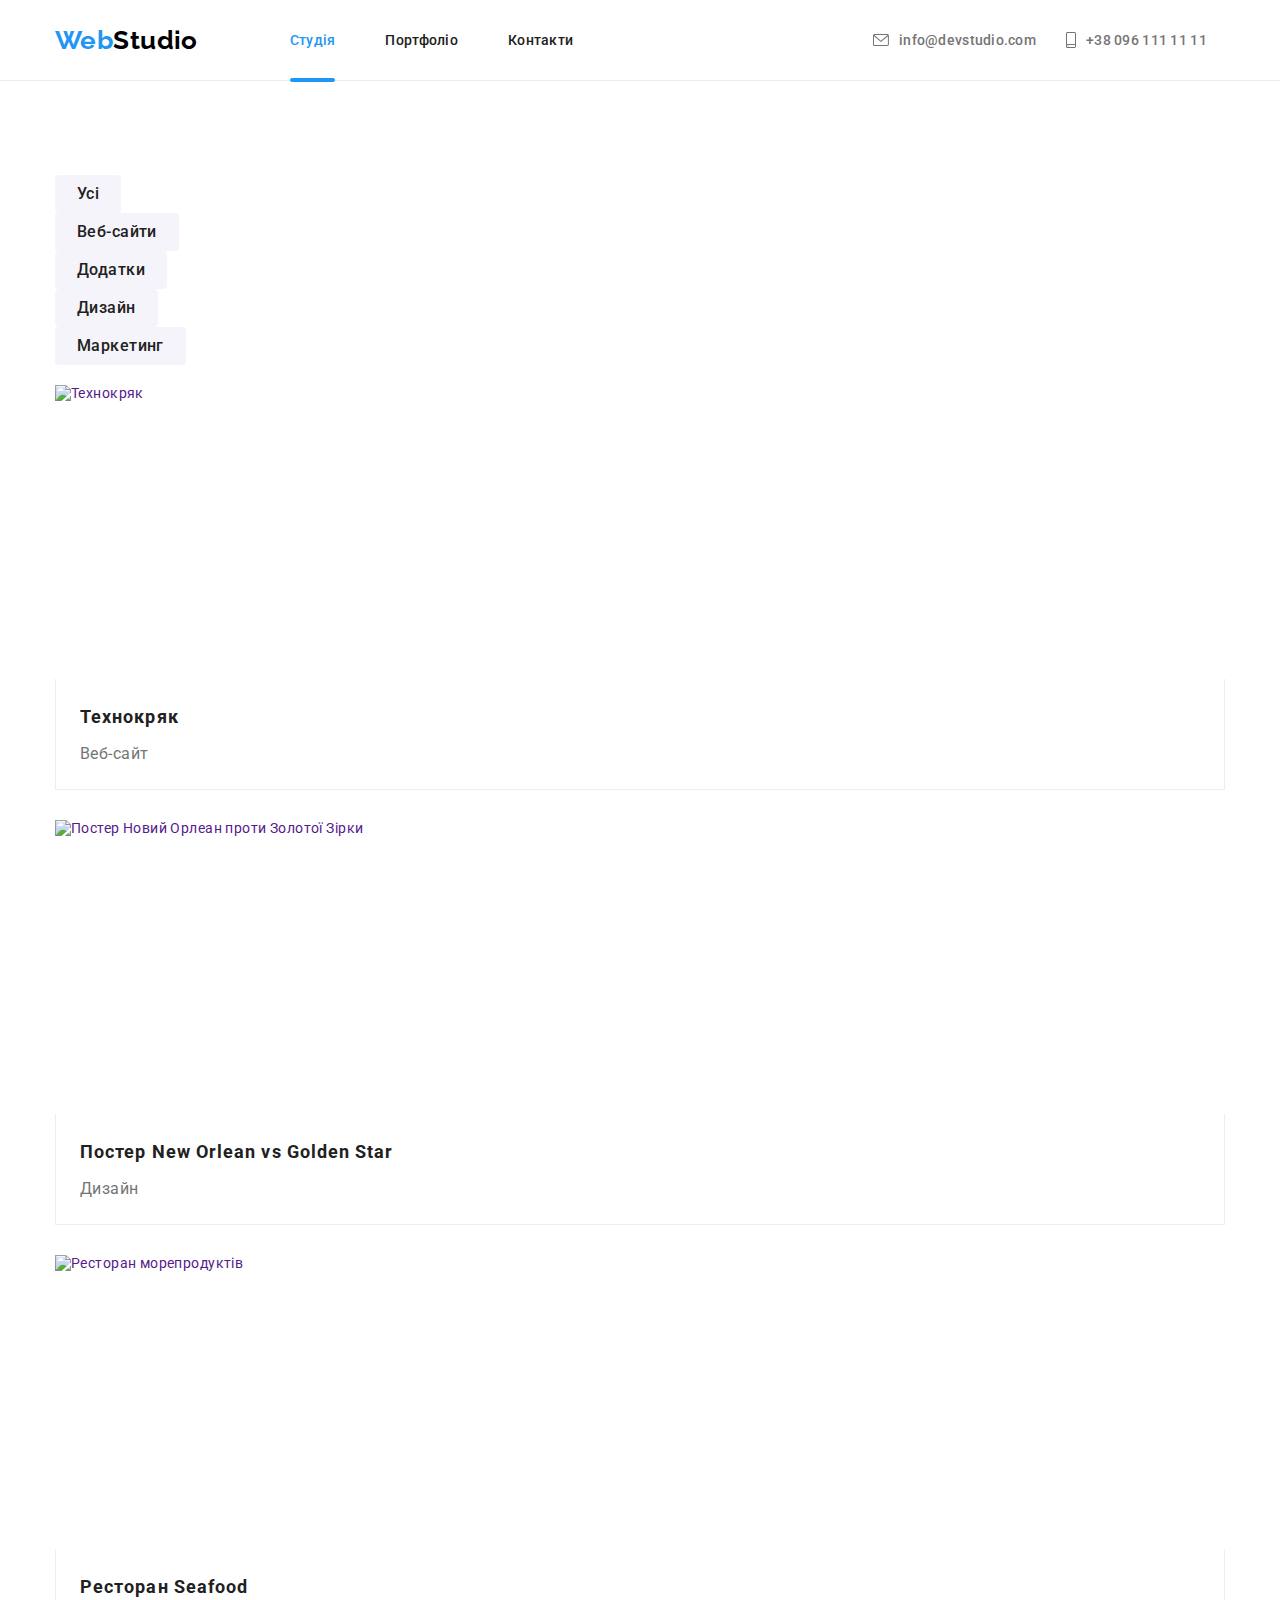
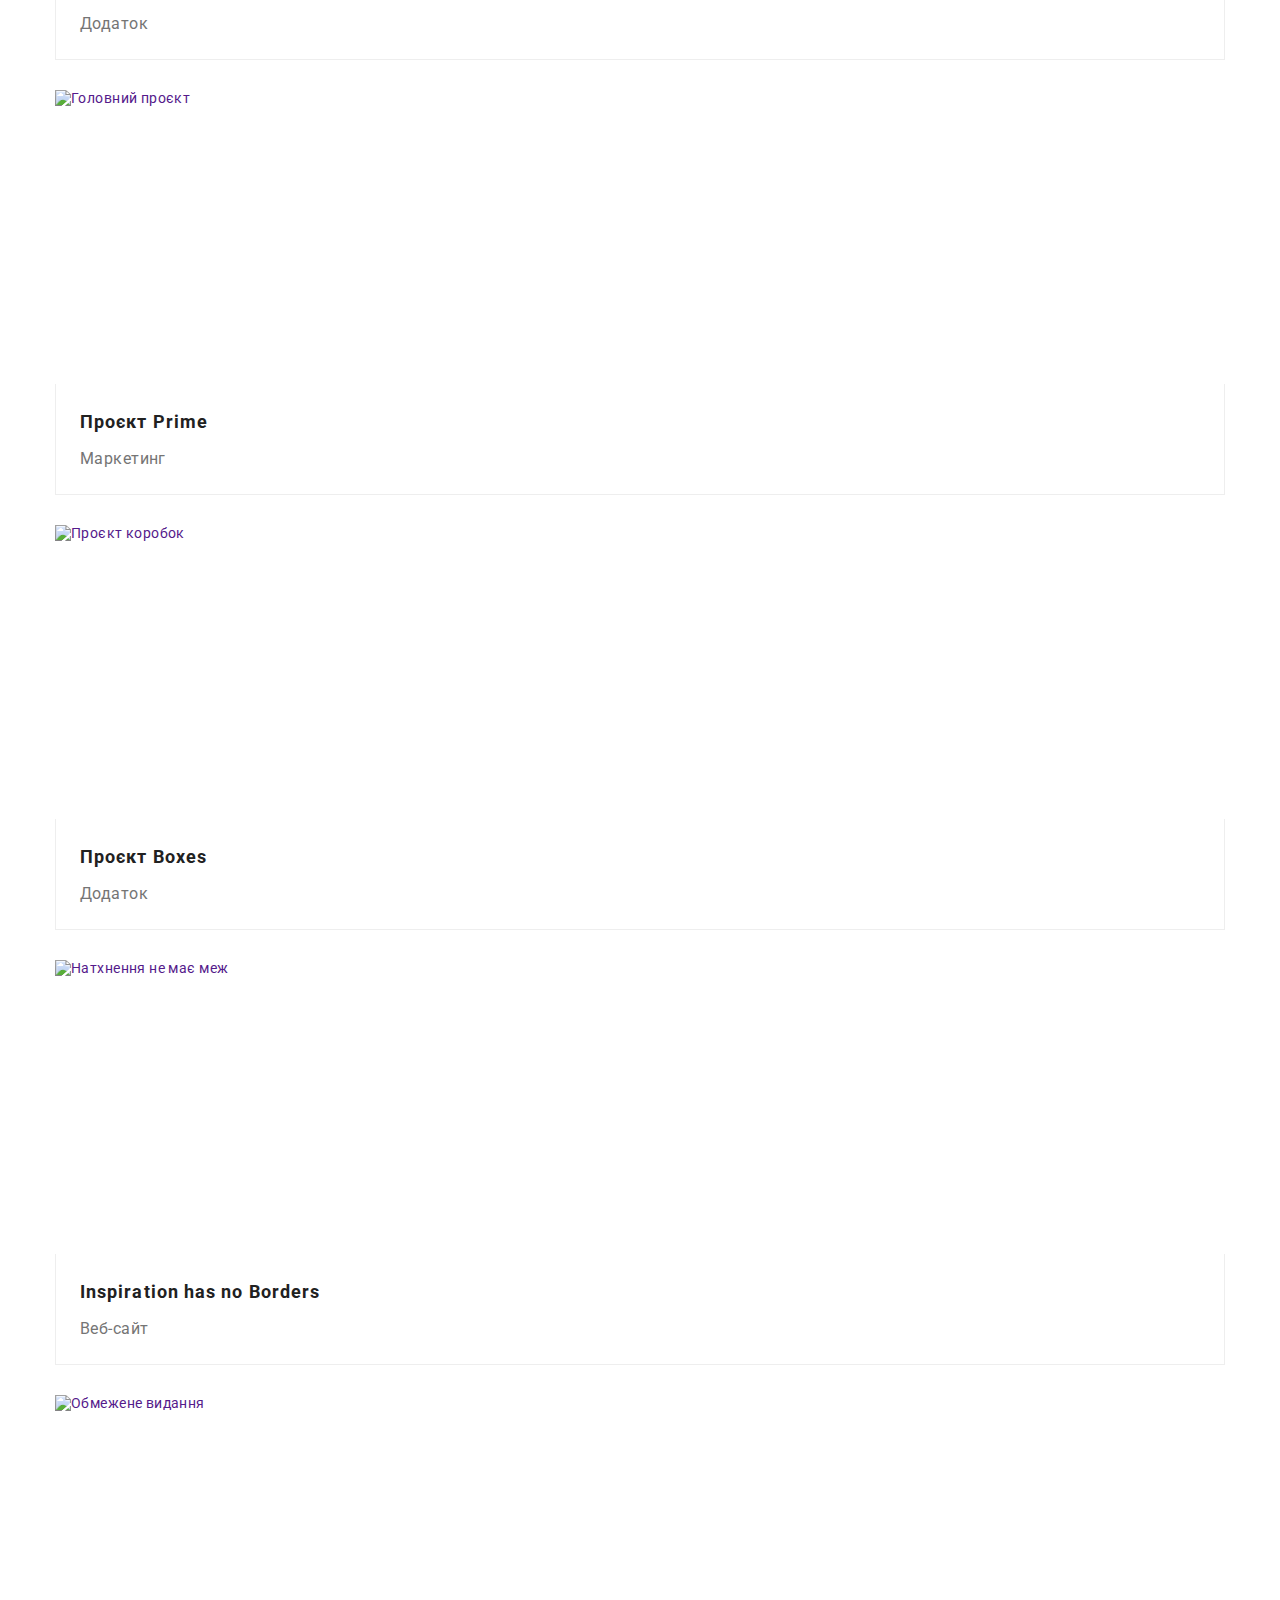
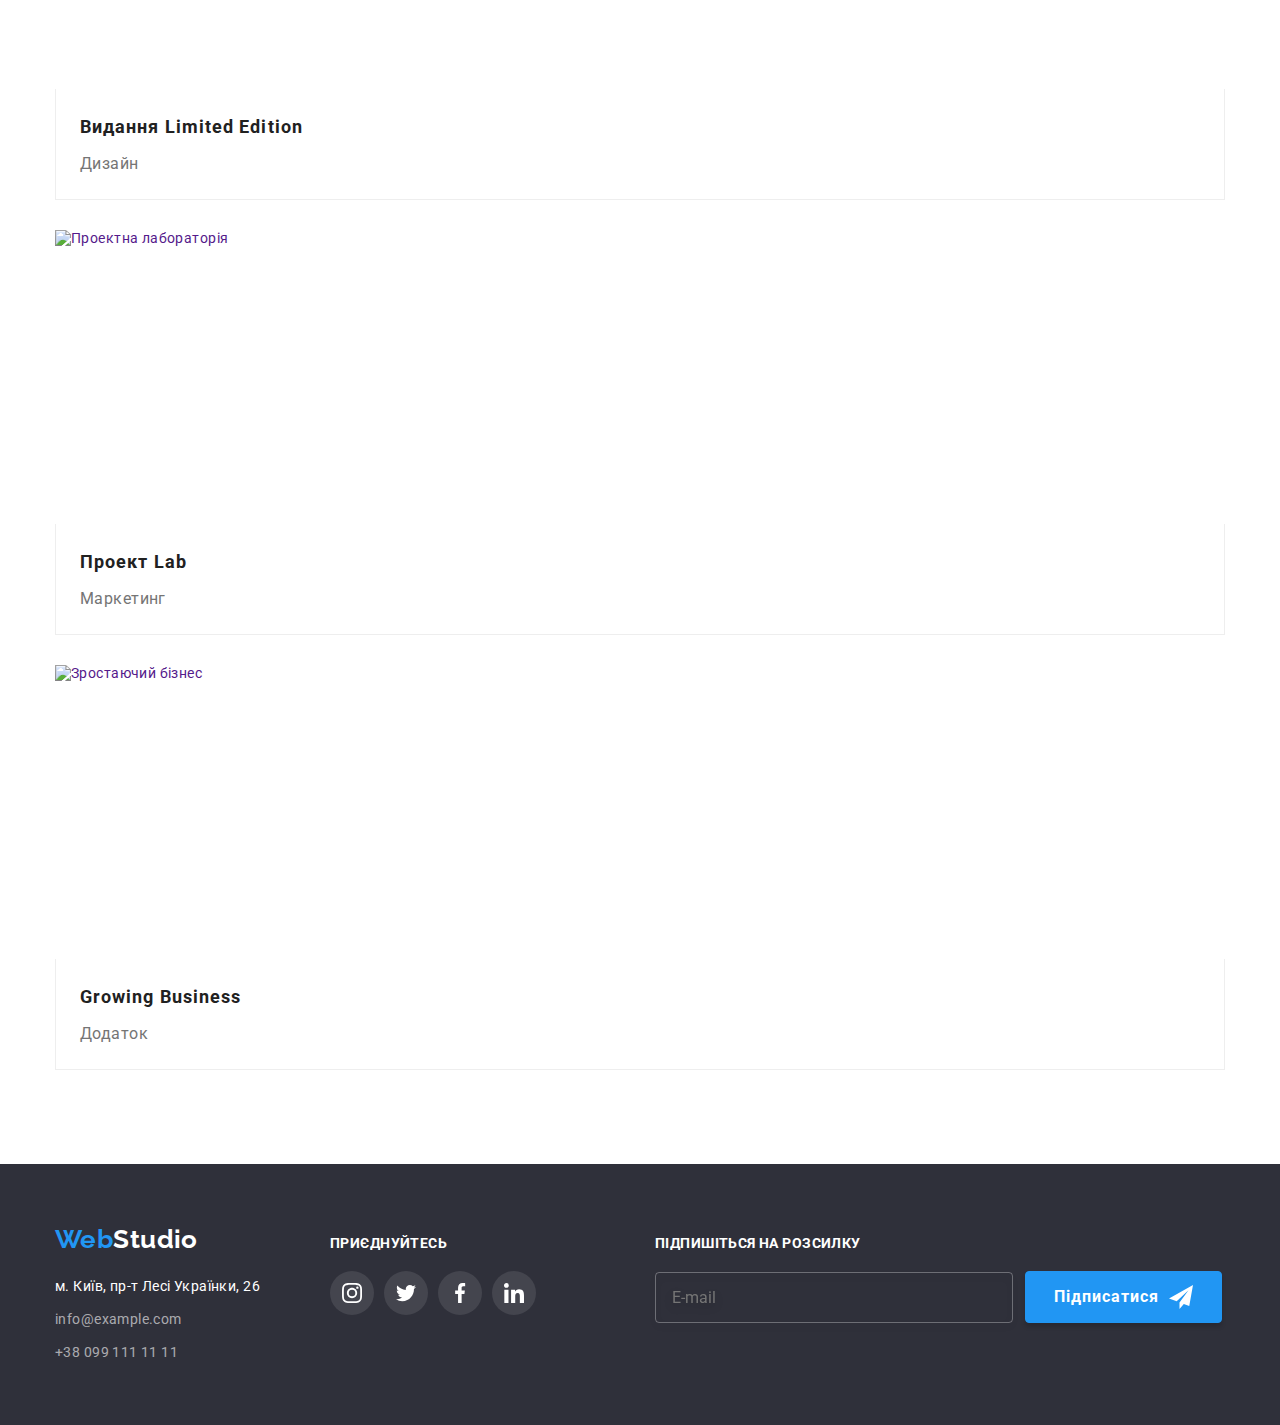
==== portfolio.html @ 3e095f77 "hw-8" ====
<!DOCTYPE html>
<html lang="uk">
  <head>
    <meta charset="UTF-8" />
    <meta http-equiv="X-UA-Compatible" content="IE=edge" />
    <meta name="viewport" content="width=device-width, initial-scale=1.0" />
    <link rel="preconnect" href="https://fonts.googleapis.com" />
    <link rel="preconnect" href="https://fonts.gstatic.com" crossorigin />
    <link
      href="https://fonts.googleapis.com/css2?family=Raleway:wght@700&family=Roboto:wght@400;500;700;900&display=swap"
      rel="stylesheet"
    />
    <link
      rel="stylesheet"
      href="https://cdnjs.cloudflare.com/ajax/libs/modern-normalize/1.1.0/modern-normalize.min.css"
    />
    <link rel="stylesheet" href="./css/main.min.css" />
    <title lang="en">Portfolio</title>
  </head>
  <body>
    <header class="header">
      <div class="container">
        <div class="header__wraper">
          <nav class="nav">
            <a class="nav__logo" href="./index.html" lang="en"
              ><span class="logo-accent">Web</span>Studio</a
            >
            <ul class="nav__list">
              <li>
                <a class="nav__link current" href="./index.html">Студія</a>
              </li>
              <li>
                <a class="nav__link" href="./portfolio.html">Портфоліо</a>
              </li>
              <li>
                <a class="nav__link" href="#">Контакти</a>
              </li>
            </ul>
          </nav>
          <ul class="header__list">
            <li>
              <a class="header__link" href="mailto:info@devstudio.com">
                <svg class="header__icon" width="16" height="12">
                  <use href="./images/icons.svg#icon-envelope"></use></svg
                >info@devstudio.com</a
              >
            </li>
            <li>
              <a class="header__link" href="tel:+380961111111">
                <svg class="header__icon" width="10" height="16">
                  <use href="./images/icons.svg#icon-smartphone"></use></svg
                >+38 096 111 11 11</a
              >
            </li>
          </ul>
        </div>
        <div class="mobile">
          <a class="mobile__logo" href="./index.html" lang="en"
            ><span class="logo-accent">Web</span>Studio</a
          >
          <button type="button" class="mobile__menu-open" data-menu-open>
            <svg class="mobile__open-icon" width="40" height="40">
              <use href="./images/icons.svg#icon-menu"></use>
            </svg>
          </button>
          <div class="mobile__menu is-hidden" data-menu>
            <button class="mobile__close" data-menu-close>
              <svg class="mobile__close-icon" width="40" height="40">
                <use href="./images/icons.svg#icon-menu-close"></use>
              </svg>
            </button>
            <div class="mobile__top">
              <ul class="mobile__list">
                <li>
                  <a class="mobile__link" href="./index.html">Студія</a>
                </li>
                <li>
                  <a class="mobile__link current-mobile" href="./portfolio.html"
                    >Портфоліо</a
                  >
                </li>
                <li>
                  <a class="mobile__link" href="#">Контакти</a>
                </li>
              </ul>
            </div>
            <div class="mobile__bottom">
              <ul class="mobile__contact-list">
                <li>
                  <a class="mobile__tell-link" href="tel:+380961111111">
                    +38 096 111 11 11</a
                  >
                </li>
                <li>
                  <a class="mobile__email-link" href="mailto:info@devstudio.com"
                    >info@devstudio.com</a
                  >
                </li>
              </ul>
              <ul class="menu-soc">
                <li class="menu-soc__link"><a href="#">Instagram</a></li>
                <li class="menu-soc__link"><a href="#">Twitter</a></li>
                <li class="menu-soc__link"><a href="#">Facebook</a></li>
                <li class="menu-soc__link"><a href="#">LinkedIn</a></li>
              </ul>
            </div>
          </div>
        </div>
      </div>
    </header>
    <main>
      <section class="portfolio section">
        <div class="container">
          <h1 class="section__title title-hidden">Портфоліо</h1>
          <ul class="portfolio__nav">
            <li class="portfolio__nav-list">
              <button class="portfolio__nav-btn" type="button">Усі</button>
            </li>
            <li class="portfolio__nav-list">
              <button class="portfolio__nav-btn" type="button">
                Веб-сайти
              </button>
            </li>
            <li class="portfolio__nav-list">
              <button class="portfolio__nav-btn" type="button">Додатки</button>
            </li>
            <li class="portfolio__nav-list">
              <button class="portfolio__nav-btn" type="button">Дизайн</button>
            </li>
            <li class="portfolio__nav-list">
              <button class="portfolio__nav-btn" type="button">
                Маркетинг
              </button>
            </li>
          </ul>
          <ul class="portfolio__set">
            <li class="portfolio__item">
              <a href="" class="portfolio__link">
                <div class="overlay">
                  <img
                    src="./images/portfolio/img1.jpg"
                    alt="Технокряк"
                    width="370"
                    height="294"
                  />
                  <p class="overlay__text">
                    Ресурс пропонує комплексні пропозиції з різним рівнем
                    функціоналу та сервісів. Все це дозволить відвідувачу
                    отримати вичерпні відомості про компанію чи приватну особу.
                  </p>
                </div>

                <div class="portfolio__wraper">
                  <h2 class="portfolio__title">Технокряк</h2>
                  <p class="portfolio__descr">Веб-сайт</p>
                </div>
              </a>
            </li>
            <li class="portfolio__item">
              <a href="" class="portfolio__link">
                <div class="overlay">
                  <img
                    src="./images/portfolio/img2.jpg"
                    alt="Постер Новий Орлеан проти Золотої Зірки"
                    width="370"
                    height="294"
                  />
                  <p class="overlay__text">
                    Ресурс пропонує комплексні пропозиції з різним рівнем
                    функціоналу та сервісів. Все це дозволить відвідувачу
                    отримати вичерпні відомості про компанію чи приватну особу.
                  </p>
                </div>

                <div class="portfolio__wraper">
                  <h2 class="portfolio__title">
                    Постер <span lang="en">New Orlean vs Golden Star</span>
                  </h2>
                  <p class="portfolio__descr">Дизайн</p>
                </div>
              </a>
            </li>
            <li class="portfolio__item">
              <a href="" class="portfolio__link">
                <div class="overlay">
                  <img
                    src="./images/portfolio/img3.jpg"
                    alt="Ресторан морепродуктів"
                    width="370"
                    height="294"
                  />
                  <p class="overlay__text">
                    Ресурс пропонує комплексні пропозиції з різним рівнем
                    функціоналу та сервісів. Все це дозволить відвідувачу
                    отримати вичерпні відомості про компанію чи приватну особу.
                  </p>
                </div>

                <div class="portfolio__wraper">
                  <h2 class="portfolio__title">
                    Ресторан <span lang="en">Seafood</span>
                  </h2>
                  <p class="portfolio__descr">Додаток</p>
                </div>
              </a>
            </li>
            <li class="portfolio__item">
              <a href="" class="portfolio__link">
                <div class="overlay">
                  <img
                    src="./images/portfolio/img4.jpg"
                    alt="Головний проєкт"
                    width="370"
                    height="294"
                  />
                  <p class="overlay__text">
                    Ресурс пропонує комплексні пропозиції з різним рівнем
                    функціоналу та сервісів. Все це дозволить відвідувачу
                    отримати вичерпні відомості про компанію чи приватну особу.
                  </p>
                </div>

                <div class="portfolio__wraper">
                  <h2 class="portfolio__title">
                    Проєкт <span lang="en">Prime</span>
                  </h2>
                  <p class="portfolio__descr">Маркетинг</p>
                </div>
              </a>
            </li>
            <li class="portfolio__item">
              <a href="" class="portfolio__link">
                <div class="overlay">
                  <img
                    src="./images/portfolio/img5.jpg"
                    alt="Проєкт коробок"
                    width="370"
                    height="294"
                  />
                  <p class="overlay__text">
                    Ресурс пропонує комплексні пропозиції з різним рівнем
                    функціоналу та сервісів. Все це дозволить відвідувачу
                    отримати вичерпні відомості про компанію чи приватну особу.
                  </p>
                </div>

                <div class="portfolio__wraper">
                  <h2 class="portfolio__title">
                    Проєкт <span lang="en">Boxes</span>
                  </h2>
                  <p class="portfolio__descr">Додаток</p>
                </div>
              </a>
            </li>
            <li class="portfolio__item">
              <a href="" class="portfolio__link">
                <div class="overlay">
                  <img
                    src="./images/portfolio/img6.jpg"
                    alt="Натхнення не має меж"
                    width="370"
                    height="294"
                  />
                  <p class="overlay__text">
                    Ресурс пропонує комплексні пропозиції з різним рівнем
                    функціоналу та сервісів. Все це дозволить відвідувачу
                    отримати вичерпні відомості про компанію чи приватну особу.
                  </p>
                </div>

                <div class="portfolio__wraper">
                  <h2 class="portfolio__title" lang="en">
                    Inspiration has no Borders
                  </h2>
                  <p class="portfolio__descr">Веб-сайт</p>
                </div>
              </a>
            </li>
            <li class="portfolio__item">
              <a href="" class="portfolio__link">
                <div class="overlay">
                  <img
                    src="./images/portfolio/img7.jpg"
                    alt="Обмежене видання"
                    width="370"
                    height="294"
                  />
                  <p class="overlay__text">
                    Ресурс пропонує комплексні пропозиції з різним рівнем
                    функціоналу та сервісів. Все це дозволить відвідувачу
                    отримати вичерпні відомості про компанію чи приватну особу.
                  </p>
                </div>

                <div class="portfolio__wraper">
                  <h2 class="portfolio__title">
                    Видання <span lang="en">Limited Edition</span>
                  </h2>
                  <p class="portfolio__descr">Дизайн</p>
                </div>
              </a>
            </li>
            <li class="portfolio__item">
              <a href="" class="portfolio__link">
                <div class="overlay">
                  <img
                    src="./images/portfolio/img8.jpg"
                    alt="Проектна лабораторія"
                    width="370"
                    height="294"
                  />
                  <p class="overlay__text">
                    Ресурс пропонує комплексні пропозиції з різним рівнем
                    функціоналу та сервісів. Все це дозволить відвідувачу
                    отримати вичерпні відомості про компанію чи приватну особу.
                  </p>
                </div>
                <div class="portfolio__wraper">
                  <h2 class="portfolio__title">
                    Проект <span class="uppercase" lang="en">Lab</span>
                  </h2>
                  <p class="portfolio__descr">Маркетинг</p>
                </div>
              </a>
            </li>
            <li class="portfolio__item">
              <a href="" class="portfolio__link">
                <div class="overlay">
                  <img
                    src="./images/portfolio/img9.jpg"
                    alt="Зростаючий бізнес"
                    width="370"
                    height="294"
                  />
                  <p class="overlay__text">
                    Ресурс пропонує комплексні пропозиції з різним рівнем
                    функціоналу та сервісів. Все це дозволить відвідувачу
                    отримати вичерпні відомості про компанію чи приватну особу.
                  </p>
                </div>
                <div class="portfolio__wraper">
                  <h2 class="portfolio__title" lang="en">Growing Business</h2>
                  <p class="portfolio__descr">Додаток</p>
                </div>
              </a>
            </li>
          </ul>
        </div>
      </section>
    </main>
    <footer class="footer">
      <div class="footer__wraper container">
        <div class="footer__link-wraper">
          <div>
            <a class="footer__logo" href="./index.html" lang="en"
              ><span class="logo-accent">Web</span>Studio</a
            >
            <address class="address">
              <ul class="address__list">
                <li>
                  <a
                    class="address__map"
                    href="https://goo.gl/maps/CPtrU1FHBa2aNyZL9"
                    target="_blank"
                    rel="noopener noreferrer nofollow"
                    >м. Київ, пр-т Лесі Українки, 26</a
                  >
                </li>
                <li>
                  <a class="address__contacts" href="mailto:info@example.com"
                    >info@example.com</a
                  >
                </li>
                <li>
                  <a class="address__contacts" href="tel:+380991111111"
                    >+38 099 111 11 11</a
                  >
                </li>
              </ul>
            </address>
          </div>
          <div class="footer__soc-link">
            <p class="footer__text uppercase">приєднуйтесь</p>
            <ul class="footer__list">
              <li class="footer__item">
                <a href="" class="footer__link">
                  <svg width="20" height="20">
                    <use href="./images/icons.svg#icon-instagram"></use>
                  </svg>
                </a>
              </li>
              <li class="footer__item">
                <a href="" class="footer__link">
                  <svg width="20" height="20">
                    <use href="./images/icons.svg#icon-twitter"></use>
                  </svg>
                </a>
              </li>
              <li class="footer__item">
                <a href="" class="footer__link">
                  <svg width="20" height="20">
                    <use href="./images/icons.svg#icon-facebook"></use>
                  </svg>
                </a>
              </li>
              <li class="footer__item">
                <a href="" class="footer__link">
                  <svg width="20" height="20">
                    <use href="./images/icons.svg#icon-linkedin"></use>
                  </svg>
                </a>
              </li>
            </ul>
          </div>
        </div>
        <div class="footer__form-wraper">
          <p class="footer__text uppercase">Підпишіться на розсилку</p>
          <form class="footer__form">
            <label class="footer__form-label">
              <input type="email" name="email" placeholder="E-mail" required />
            </label>
            <button class="footer__btn" type="submit">
              Підписатися
              <svg class="footer__btn-icon" width="24" height="24">
                <use href="./images/icons.svg#icon-send"></use>
              </svg>
            </button>
          </form>
        </div>
      </div>
    </footer>
    <script src="./js/mobile-menu.js"></script>
  </body>
</html>
---- css/main.min.css ----
h1,h2,h3,p,ul{margin:0;padding:0}img{display:block;max-width:100%;height:auto}a{display:block}a,a:visited,a:hover{text-decoration:none}ul,ol{list-style:none}:focus,:active{outline:none}a:focus,a:active{outline:none}:root{--text-color-theme-dark: #ffffff;--text-color-theme-light: #757575;--title-text-color: #212121;--contacts-color: rgba(255, 255, 255, 0.6);--logo-color: #000000;--accent-color: #2196f3;--btn-active-color: #188ce8;--background-dark: #2f303a;--background-light: #f5f4fa;--gap: 30px;--fill-color: #afb1b8;--footer-soc-background-color: rgba(255, 255, 255, 0.1);--bg-gradient: linear-gradient(rgba(47, 48, 58, 0.4), rgba(47, 48, 58, 0.4))}.title-hidden,.feature-title{position:absolute;width:1px;margin:-1px;height:1px;padding:0;overflow:hidden;border:0;clip:rect(0 0 0 0)}body{font-family:"Roboto",sans-serif;color:var(--text-color-theme-light);font-size:14px;letter-spacing:.03em}.container{width:100%;padding:0 15px;margin:0 auto}@media screen and (min-width: 480px){.container{width:480px}}@media screen and (min-width: 768px){.container{width:768px}}@media screen and (min-width: 1200px){.container{width:1200px}}.section{padding:60px 0}@media screen and (min-width: 1200px){.section{padding:94px 0}}.section__title{font-size:36px;line-height:1.167;color:var(--title-text-color);text-align:center;margin-bottom:50px}.logo,.footer__logo,.mobile__logo,.nav__logo{font-family:"Raleway",sans-serif;font-weight:700;font-size:26px;line-height:1.192}.logo-accent{color:var(--accent-color)}.header{background:var(--text-color-theme-dark);border-bottom:1px solid #ececec}@media screen and (min-width: 768px){.header__list{display:-webkit-box;display:-ms-flexbox;display:flex;-webkit-box-orient:vertical;-webkit-box-direction:normal;-ms-flex-direction:column;flex-direction:column;gap:10px}}@media screen and (min-width: 1200px){.header__list{-webkit-box-orient:horizontal;-webkit-box-direction:normal;-ms-flex-direction:row;flex-direction:row;margin-left:auto;gap:30px;width:352px;-webkit-box-align:center;-ms-flex-align:center;align-items:center}}.header__link{font-weight:500;line-height:1.143;letter-spacing:.02em;color:var(--text-color-theme-light);-webkit-transition-property:color;transition-property:color;-webkit-transition-duration:250ms;transition-duration:250ms;-webkit-transition-timing-function:cubic-bezier(0.4, 0, 0.2, 1);transition-timing-function:cubic-bezier(0.4, 0, 0.2, 1);display:-webkit-box;display:-ms-flexbox;display:flex;-webkit-box-align:center;-ms-flex-align:center;align-items:center}.header__link:focus,.header__link:hover{color:var(--accent-color)}.header__icon{fill:currentColor;margin-right:10px}.nav__logo{color:var(--logo-color)}@media screen and (min-width: 768px){.nav__logo{font-size:24px;line-height:1.167}}@media screen and (min-width: 1200px){.nav__logo{font-size:26px}}.nav__list{-webkit-box-pack:justify;-ms-flex-pack:justify;justify-content:space-between;-webkit-box-align:center;-ms-flex-align:center;align-items:center;gap:50px}.nav__link{font-weight:500;line-height:1.143;letter-spacing:.02em;color:var(--title-text-color);padding:32px 0;-webkit-transition-property:color;transition-property:color;-webkit-transition-duration:250ms;transition-duration:250ms;-webkit-transition-timing-function:cubic-bezier(0.4, 0, 0.2, 1);transition-timing-function:cubic-bezier(0.4, 0, 0.2, 1);position:relative}.nav__link:focus,.nav__link:hover{color:var(--accent-color)}.header__wraper{display:none}@media screen and (min-width: 768px){.header__wraper{display:-webkit-box;display:-ms-flexbox;display:flex;-webkit-box-pack:justify;-ms-flex-pack:justify;justify-content:space-between;-webkit-box-align:center;-ms-flex-align:center;align-items:center}.header__wraper .nav,.header__wraper .nav__list{display:-webkit-box;display:-ms-flexbox;display:flex;-webkit-box-align:center;-ms-flex-align:center;align-items:center}.header__wraper .nav__list{margin-left:87px}}@media screen and (min-width: 1200px){.header__wraper .nav__list{margin-left:92px}}.mobile{display:-webkit-box;display:-ms-flexbox;display:flex;-webkit-box-pack:justify;-ms-flex-pack:justify;justify-content:space-between;-webkit-box-align:center;-ms-flex-align:center;align-items:center}@media screen and (min-width: 768px){.mobile{display:none}}.mobile__logo{color:var(--logo-color);margin:16px 0;font-size:24px;line-height:1.167}.mobile__menu-open{padding:0;border:none;background-color:var(--text-color-theme-dark)}.mobile__menu{position:fixed;background-color:var(--text-color-theme-dark);width:100%;height:100%;left:0;top:0;z-index:1;opacity:1;padding:48px 40px;display:-webkit-box;display:-ms-flexbox;display:flex;-webkit-box-orient:vertical;-webkit-box-direction:normal;-ms-flex-direction:column;flex-direction:column;-webkit-box-pack:justify;-ms-flex-pack:justify;justify-content:space-between}.mobile__menu.is-hidden{visibility:hidden;opacity:0;pointer-events:none}.mobile__top{position:relative}.mobile__close{position:absolute;top:10px;right:15px;background-color:var(--text-color-theme-dark);padding:0;border:none}.mobile__close:hover,.mobile__close:focus{fill:var(--accent-color)}.mobile__list{display:-webkit-box;display:-ms-flexbox;display:flex;-webkit-box-orient:vertical;-webkit-box-direction:normal;-ms-flex-direction:column;flex-direction:column;gap:32px}.mobile__list>li{position:relative}.mobile__link{font-weight:500;font-size:40px;line-height:1.175;letter-spacing:.02em;color:var(--title-text-color)}.current-mobile{color:var(--accent-color)}.current-mobile:hover::after{content:"";position:absolute;width:100%;height:4px;background:var(--accent-color);border-radius:2px;left:0;bottom:-5px}.mobile__tell-link{font-weight:500;font-size:34px;line-height:1.176;letter-spacing:.02em;color:var(--accent-color);margin-bottom:32px}.mobile__email-link{font-weight:500;font-size:24px;line-height:1.167;letter-spacing:.02em;color:var(--text-color-theme-light);margin-bottom:64px}.menu-soc{display:-webkit-box;display:-ms-flexbox;display:flex;gap:10px}.menu-soc__link{font-weight:500;font-size:18px;line-height:1.222;letter-spacing:.02em;color:var(--accent-color);padding-right:10px}.menu-soc__link:not(:last-child){border-right:1px solid rgba(33,33,33,.2)}.current{color:var(--accent-color)}.current::after{content:"";position:absolute;width:100%;height:4px;background:var(--accent-color);border-radius:2px;bottom:-1.5px;left:0}.hero{background:var(--background-dark);padding:100px 0;text-align:center;width:100%;background-size:cover;background-position:center;background-repeat:no-repeat;background-image:var(--bg-gradient),url(../images/studio/mobile/hero-mob.jpg)}@media(min-device-pixel-ratio: 2),(-webkit-min-device-pixel-ratio: 2),(min-resolution: 192dpi),(min-resolution: 2dppx){.hero{background-image:var(--bg-gradient),url(../images/studio/mobile/hero-mob-2x.jpg)}}@media screen and (min-width: 768px){.hero{padding:118px 0;background-image:var(--bg-gradient),url(../images/studio/tablet/hero-tab.jpg)}}@media screen and (min-width: 768px)and (min-device-pixel-ratio: 2),screen and (min-width: 768px)and (-webkit-min-device-pixel-ratio: 2),screen and (min-width: 768px)and (min-resolution: 192dpi),screen and (min-width: 768px)and (min-resolution: 2dppx){.hero{background-image:var(--bg-gradient),url(../images/studio/tablet/hero-tab-2x.jpg)}}@media screen and (min-width: 1200px){.hero{padding:200px 0;background-image:var(--bg-gradient),url(../images/studio/desktop/hero.jpg)}}@media screen and (min-width: 1200px)and (min-device-pixel-ratio: 2),screen and (min-width: 1200px)and (-webkit-min-device-pixel-ratio: 2),screen and (min-width: 1200px)and (min-resolution: 192dpi),screen and (min-width: 1200px)and (min-resolution: 2dppx){.hero{background-image:var(--bg-gradient),url(../images/studio/desktop/hero-2x.jpg)}}.hero__title{font-weight:900;font-size:26px;line-height:1.364;letter-spacing:.06em;text-transform:uppercase;color:var(--text-color-theme-dark);text-align:center;max-width:360px;margin-bottom:30px;margin-left:auto;margin-right:auto}@media screen and (min-width: 1200px){.hero__title{font-size:44px;max-width:696px}}.hero__btn{font-family:inherit;font-weight:700;font-size:16px;line-height:1.875;letter-spacing:.06em;color:var(--text-color-theme-dark);background:var(--accent-color);border:none;cursor:pointer;border-radius:4px;border-color:var(--accent-color);padding:10px 32px;-webkit-transition-property:background-color;transition-property:background-color;-webkit-transition-duration:250ms;transition-duration:250ms;-webkit-transition-timing-function:cubic-bezier(0.4, 0, 0.2, 1);transition-timing-function:cubic-bezier(0.4, 0, 0.2, 1)}.hero__btn:hover,.hero__btn:focus{background-color:var(--btn-active-color);outline:none}.backdrop{position:fixed;width:100%;height:100%;background-color:rgba(0,0,0,.2);left:0;top:0;z-index:1;opacity:1;-webkit-transition:opacity 250ms;transition:opacity 250ms}.backdrop.is-hidden{visibility:hidden;opacity:0;pointer-events:none;-webkit-transition:opacity 250ms,visibility 250ms;transition:opacity 250ms,visibility 250ms}.backdrop.is-hidden.is-hidden .modal{-webkit-transform:scale(4);transform:scale(4);-webkit-transition:visibility 250ms,-webkit-transform 250ms;transition:visibility 250ms,-webkit-transform 250ms;transition:transform 250ms,visibility 250ms;transition:transform 250ms,visibility 250ms,-webkit-transform 250ms}.modal{position:absolute;top:50%;left:50%;-webkit-transform:translate(-50%, -50%);transform:translate(-50%, -50%);width:450px;height:609px;background-color:var(--text-color-theme-dark);border-radius:4px;-webkit-box-shadow:0px 1px 3px rgba(0,0,0,.12),0px 1px 1px rgba(0,0,0,.14),0px 2px 1px rgba(0,0,0,.2);box-shadow:0px 1px 3px rgba(0,0,0,.12),0px 1px 1px rgba(0,0,0,.14),0px 2px 1px rgba(0,0,0,.2);-webkit-transition:-webkit-transform 250ms;transition:-webkit-transform 250ms;transition:transform 250ms;transition:transform 250ms, -webkit-transform 250ms;padding:40px}@media screen and (min-width: 1200px){.modal{width:528px;height:581px}}.modal__btn{position:absolute;top:8px;right:8px;padding:5px;border:1px solid rgba(0,0,0,.1);border-radius:50%;background-color:var(--text-color-theme-dark);display:-webkit-box;display:-ms-flexbox;display:flex;-webkit-box-align:center;-ms-flex-align:center;align-items:center;-webkit-box-pack:center;-ms-flex-pack:center;justify-content:center}.modal__icon{fill:currentColor;-webkit-transition:fill 250ms cubic-bezier(0.4, 0, 0.2, 1);transition:fill 250ms cubic-bezier(0.4, 0, 0.2, 1)}.modal__icon:hover,.modal__icon:focus{fill:var(--accent-color)}.modal__btn:hover .modal__icon,.modal__btn:focus .modal__icon{fill:var(--accent-color)}.modal__title{font-weight:700;font-size:20px;line-height:1.15;text-align:center;color:var(--title-text-color);margin-bottom:12px;padding:0 19px}.modal__label{font-size:12px;line-height:1.667;letter-spacing:.01em;color:var(--text-color-theme-light);display:-webkit-box;display:-ms-flexbox;display:flex;-webkit-box-orient:vertical;-webkit-box-direction:normal;-ms-flex-direction:column;flex-direction:column;margin-bottom:10px;text-align:left;position:relative}.modal__input-icon{position:absolute;left:12px;bottom:11px;-webkit-transition:fill 250ms cubic-bezier(0.4, 0, 0.2, 1);transition:fill 250ms cubic-bezier(0.4, 0, 0.2, 1)}.modal__input:focus+.modal__input-icon{fill:var(--accent-color)}.modal__input,.modal__comment{border:1px solid rgba(33,33,33,.2);border-radius:4px}.modal__input{width:100%;padding:12px 42px;-webkit-transition:border-color 250ms cubic-bezier(0.4, 0, 0.2, 1);transition:border-color 250ms cubic-bezier(0.4, 0, 0.2, 1)}.modal__input:focus{border-color:var(--accent-color)}.modal__comment{resize:none;padding:12px 16px;height:120px}.modal__comment:focus{border-color:var(--accent-color)}.modal__comment::-webkit-input-placeholder{color:rgba(117,117,117,.5)}.modal__comment::-moz-placeholder{color:rgba(117,117,117,.5)}.modal__comment:-ms-input-placeholder{color:rgba(117,117,117,.5)}.modal__comment::-ms-input-placeholder{color:rgba(117,117,117,.5)}.modal__comment::placeholder,.modal__comment,.modal__input{color:rgba(117,117,117,.5)}.modal__policy{display:-webkit-box;display:-ms-flexbox;display:flex;margin-bottom:30px;margin-top:20px;position:relative;-webkit-box-align:baseline;-ms-flex-align:baseline;align-items:baseline;font-size:12px;line-height:1.167}@media screen and (min-width: 1200px){.modal__policy{font-size:inherit;line-height:inherit}}.modal__policy span{margin-left:22px}@media screen and (min-width: 1200px){.modal__policy span{margin-left:36px}}.modal__checkbox{position:absolute;width:1px;height:1px;margin:-1px;padding:0;border:0;clip:rect(0 0 0 0);overflow:hidden}.modal__checbox-icon{display:block;position:absolute;cursor:pointer;border:2px solid var(--title-text-color);fill:var(--text-color-theme-dark);border-radius:2px;-webkit-transition:border-color 250ms cubic-bezier(0.4, 0, 0.2, 1),background-color 250ms cubic-bezier(0.4, 0, 0.2, 1);transition:border-color 250ms cubic-bezier(0.4, 0, 0.2, 1),background-color 250ms cubic-bezier(0.4, 0, 0.2, 1)}@media screen and (min-width: 1200px){.modal__checbox-icon{left:14px}}.modal__checbox-link{text-decoration:underline;margin-left:8px;color:var(--accent-color)}.modal__checkbox:checked+.modal__checbox-icon{background-color:var(--accent-color);border-color:rgba(0,0,0,0)}.modal__checkbox:focus+.modal__checbox-icon{border:1px solid var(--accent-color)}.modal__form-btn{padding:10px 52px;background-color:var(--accent-color);-webkit-box-shadow:0px 4px 4px rgba(0,0,0,.15);box-shadow:0px 4px 4px rgba(0,0,0,.15);border-radius:4px;border-color:var(--accent-color);font-weight:700;font-size:16px;line-height:1.875;letter-spacing:.06em;color:var(--text-color-theme-dark);-webkit-transition:background-color 250ms cubic-bezier(0.4, 0, 0.2, 1),-webkit-box-shadow 250ms cubic-bezier(0.4, 0, 0.2, 1);transition:background-color 250ms cubic-bezier(0.4, 0, 0.2, 1),-webkit-box-shadow 250ms cubic-bezier(0.4, 0, 0.2, 1);transition:box-shadow 250ms cubic-bezier(0.4, 0, 0.2, 1),background-color 250ms cubic-bezier(0.4, 0, 0.2, 1);transition:box-shadow 250ms cubic-bezier(0.4, 0, 0.2, 1),background-color 250ms cubic-bezier(0.4, 0, 0.2, 1),-webkit-box-shadow 250ms cubic-bezier(0.4, 0, 0.2, 1)}.modal__form-btn:hover,.modal__form-btn:focus{background-color:var(--btn-active-color);-webkit-box-shadow:0px 4px 4px rgba(0,0,0,.15);box-shadow:0px 4px 4px rgba(0,0,0,.15)}.features{background-color:var(--text-color-theme-dark)}@media screen and (min-width: 768px){.features__list{display:-webkit-box;display:-ms-flexbox;display:flex;-ms-flex-wrap:wrap;flex-wrap:wrap;gap:30px}}.features__item{margin-bottom:30px}@media screen and (min-width: 768px){.features__item{width:calc((100% - var(--gap)*1)/2);margin-bottom:0}}@media screen and (min-width: 1200px){.features__item{width:calc((100% - var(--gap)*3)/4);margin-bottom:0}}.features__icon-wraper{display:-webkit-box;display:-ms-flexbox;display:flex;-webkit-box-pack:center;-ms-flex-pack:center;justify-content:center;-webkit-box-align:center;-ms-flex-align:center;align-items:center;margin-bottom:30px;padding:25px 0;border-radius:4px;background-color:#f5f4fa;-webkit-transition-property:-webkit-filter;transition-property:-webkit-filter;transition-property:filter;transition-property:filter, -webkit-filter;-webkit-transition-duration:250ms;transition-duration:250ms;-webkit-transition-timing-function:cubic-bezier(0.4, 0, 0.2, 1);transition-timing-function:cubic-bezier(0.4, 0, 0.2, 1)}.features__icon-wraper:hover{-webkit-filter:drop-shadow(0px 4px 4px rgba(0, 0, 0, 0.25));filter:drop-shadow(0px 4px 4px rgba(0, 0, 0, 0.25))}.features__title{font-size:14px;line-height:1.143;text-transform:uppercase;color:var(--title-text-color);margin-bottom:10px}.features__descr{line-height:1.714;color:var(--text-color-theme-light)}.services{padding-top:0;display:none}.services__thumb{position:relative;min-height:294px;margin-bottom:30px}.services__thumb>img{position:absolute;top:0;left:0;-o-object-fit:cover;object-fit:cover}.services__description{position:absolute;width:100%;padding:27px 0;font-weight:700;line-height:1.143;text-transform:uppercase;color:var(--text-color-theme-dark);background-color:#2f303a;opacity:80%;bottom:0;display:-webkit-box;display:-ms-flexbox;display:flex;-webkit-box-pack:center;-ms-flex-pack:center;justify-content:center;-webkit-box-align:center;-ms-flex-align:center;align-items:center;text-align:center}@media screen and (min-width: 1200px){.services{display:block}.services__list{display:-webkit-box;display:-ms-flexbox;display:flex;gap:30px}}.our-team{background:var(--background-light);width:100%}@media screen and (min-width: 768px){.our-team__list{display:-webkit-box;display:-ms-flexbox;display:flex;-ms-flex-wrap:wrap;flex-wrap:wrap;gap:30px}}.our-team__item{background:var(--text-color-theme-dark);margin-bottom:30px;border-radius:0px 0px 4px 4px;-webkit-box-shadow:0px 1px 3px rgba(0,0,0,.12),0px 1px 1px rgba(0,0,0,.14),0px 2px 1px rgba(0,0,0,.2);box-shadow:0px 1px 3px rgba(0,0,0,.12),0px 1px 1px rgba(0,0,0,.14),0px 2px 1px rgba(0,0,0,.2)}@media screen and (min-width: 768px){.our-team__item{width:calc((100% - var(--gap)*1)/2);margin-bottom:0}}@media screen and (min-width: 1200px){.our-team__item{width:calc((100% - var(--gap)*3)/4);margin-bottom:0}}.our-team__content{padding:30px 32px}.our-team__name{font-weight:500;font-size:16px;line-height:1.188;color:var(--title-text-color);text-align:center}.our-team__descr{font-size:16px;line-height:1.188;color:var(--text-color-theme-light);text-align:center;margin-top:10px}.our-soc{display:-webkit-box;display:-ms-flexbox;display:flex;-webkit-box-align:center;-ms-flex-align:center;align-items:center;-webkit-box-pack:center;-ms-flex-pack:center;justify-content:center;gap:10px;margin-top:16px}.our-soc__item{width:44px;height:44px;display:-webkit-box;display:-ms-flexbox;display:flex;gap:10px}.our-soc__link{display:-webkit-box;display:-ms-flexbox;display:flex;-webkit-box-pack:center;-ms-flex-pack:center;justify-content:center;-webkit-box-align:center;-ms-flex-align:center;align-items:center;width:100%;height:100%;border-radius:50%;background-color:var(--text-color-theme-dark);fill:var(--fill-color);-webkit-transition-property:background-color;transition-property:background-color;-webkit-transition-duration:250ms;transition-duration:250ms;-webkit-transition-timing-function:cubic-bezier(0.4, 0, 0.2, 1);transition-timing-function:cubic-bezier(0.4, 0, 0.2, 1)}.our-soc__link:hover,.our-soc__link:focus{background-color:var(--accent-color)}.our-soc__icon{-webkit-transition-property:fill;transition-property:fill;-webkit-transition-duration:250ms;transition-duration:250ms;-webkit-transition-timing-function:cubic-bezier(0.4, 0, 0.2, 1);transition-timing-function:cubic-bezier(0.4, 0, 0.2, 1)}.our-soc__icon:hover,.our-soc__icon:focus{fill:var(--text-color-theme-dark)}.our-soc__link:hover .our-soc__icon,.our-soc__link:focus .our-soc__icon{fill:var(--text-color-theme-dark)}.clients{display:-webkit-box;display:-ms-flexbox;display:flex;-ms-flex-wrap:wrap;flex-wrap:wrap;gap:30px}.clients li{width:calc((100% - var(--gap)*1)/2)}@media screen and (min-width: 768px){.clients li{width:calc((100% - var(--gap)*2)/3)}}@media screen and (min-width: 1200px){.clients li{width:calc((100% - var(--gap)*5)/6)}}.clients__link{display:-webkit-box;display:-ms-flexbox;display:flex;-webkit-box-align:center;-ms-flex-align:center;align-items:center;-webkit-box-pack:center;-ms-flex-pack:center;justify-content:center;height:92px;padding:15px 0;border:1px solid #afb1b8;border-radius:4px;-webkit-transition-property:border-color;transition-property:border-color;-webkit-transition-duration:250ms;transition-duration:250ms;-webkit-transition-timing-function:cubic-bezier(0.4, 0, 0.2, 1);transition-timing-function:cubic-bezier(0.4, 0, 0.2, 1)}.clients__link:hover,.clients__link:focus{border-color:var(--accent-color)}.clients__logo{fill:var(--fill-color);-webkit-transition-property:fill;transition-property:fill;-webkit-transition-duration:250ms;transition-duration:250ms;-webkit-transition-timing-function:cubic-bezier(0.4, 0, 0.2, 1);transition-timing-function:cubic-bezier(0.4, 0, 0.2, 1)}.clients__logo:hover,.clients__logo:focus{fill:var(--accent-color)}.clients__link:hover .clients__logo,.clients__link:focus .clients__logo{fill:var(--accent-color)}.footer{background:var(--background-dark);padding:60px 0}.footer__logo{color:var(--text-color-theme-dark)}.footer__wraper{text-align:center}@media screen and (min-width: 768px){.footer__wraper .footer__link-wraper{display:-webkit-box;display:-ms-flexbox;display:flex;-ms-flex-pack:distribute;justify-content:space-around;-webkit-box-align:baseline;-ms-flex-align:baseline;align-items:baseline}}@media screen and (min-width: 1200px){.footer__wraper{text-align:left;display:-webkit-box;display:-ms-flexbox;display:flex;-webkit-box-align:baseline;-ms-flex-align:baseline;align-items:baseline}}.footer__soc-link{margin-top:60px}@media screen and (min-width: 768px){.footer__soc-link{margin-top:0}}@media screen and (min-width: 1200px){.footer__soc-link{margin-left:70px}}.footer__text{font-weight:700;font-size:14px;line-height:1.143;color:var(--text-color-theme-dark);margin-bottom:20px;text-transform:uppercase}.footer__list{display:-webkit-box;display:-ms-flexbox;display:flex;-webkit-box-align:center;-ms-flex-align:center;align-items:center;-webkit-box-pack:center;-ms-flex-pack:center;justify-content:center;gap:10px}.footer__item{width:44px;height:44px;display:-webkit-box;display:-ms-flexbox;display:flex}.footer__link{width:100%;height:100%;padding:12px;border-radius:50%;background-color:var(--footer-soc-background-color);fill:var(--text-color-theme-dark);-webkit-transition-property:background-color;transition-property:background-color;-webkit-transition-duration:250ms;transition-duration:250ms;-webkit-transition-timing-function:cubic-bezier(0.4, 0, 0.2, 1);transition-timing-function:cubic-bezier(0.4, 0, 0.2, 1)}.footer__link:hover,.footer__link:focus{background-color:var(--accent-color)}.footer__form-wraper{width:100%;margin-top:60px}@media screen and (min-width: 768px){.footer__form-wraper{margin-left:auto;margin-right:auto}}@media screen and (min-width: 1200px){.footer__form-wraper{width:570px;display:-webkit-box;display:-ms-flexbox;display:flex;-webkit-box-orient:vertical;-webkit-box-direction:normal;-ms-flex-direction:column;flex-direction:column;margin-left:auto;margin-top:0;margin-right:0;margin-left:auto}}.footer__form{width:100%}@media screen and (min-width: 1200px){.footer__form{display:-webkit-box;display:-ms-flexbox;display:flex;-webkit-box-align:center;-ms-flex-align:center;align-items:center;gap:12px}}.footer__form-label>input{width:100%;padding:15px 16px;font-size:16px;line-height:1.25px;color:rgba(255,255,255,.6);background-color:inherit;border:1px solid rgba(255,255,255,.3);-webkit-filter:drop-shadow(0px 4px 4px rgba(0, 0, 0, 0.15));filter:drop-shadow(0px 4px 4px rgba(0, 0, 0, 0.15));border-radius:4px}@media screen and (min-width: 768px){.footer__form-label>input{width:450px}}@media screen and (min-width: 1200px){.footer__form-label>input{width:358px}}.footer__btn{-webkit-box-sizing:content-box;box-sizing:content-box;padding:10px 28px;margin:0 auto;border:1px solid var(--accent-color);background-color:var(--accent-color);-webkit-box-shadow:0px 4px 4px rgba(0,0,0,.15);box-shadow:0px 4px 4px rgba(0,0,0,.15);border-radius:4px;display:-webkit-box;display:-ms-flexbox;display:flex;-webkit-box-align:center;-ms-flex-align:center;align-items:center;font-weight:700;font-size:16px;line-height:1.875;letter-spacing:.06em;color:var(--text-color-theme-dark);margin-top:20px}@media screen and (min-width: 1200px){.footer__btn{margin:0}}.footer__btn-icon{margin-left:10px}.address{margin-top:20px}.address__list{display:-webkit-box;display:-ms-flexbox;display:flex;-webkit-box-orient:vertical;-webkit-box-direction:normal;-ms-flex-direction:column;flex-direction:column;gap:9px}.address__map{line-height:1.71;color:var(--text-color-theme-dark);font-style:normal;-webkit-transition-property:color;transition-property:color;-webkit-transition-duration:250ms;transition-duration:250ms;-webkit-transition-timing-function:cubic-bezier(0.4, 0, 0.2, 1);transition-timing-function:cubic-bezier(0.4, 0, 0.2, 1)}.address__map:hover,.address__map:focus{color:var(--accent-color)}.address__contacts{font-style:normal;line-height:1.71;color:var(--contacts-color);-webkit-transition-property:color;transition-property:color;-webkit-transition-duration:250ms;transition-duration:250ms;-webkit-transition-timing-function:cubic-bezier(0.4, 0, 0.2, 1);transition-timing-function:cubic-bezier(0.4, 0, 0.2, 1)}.address__contacts:hover,.address__contacts:focus{color:var(--accent-color)}.portfolio__nav{margin-bottom:50px;-webkit-box-pack:center;-ms-flex-pack:center;justify-content:center}.portfolio__nav-list:not(:last-child){margin-right:8px}.portfolio__nav-btn{font-family:inherit;letter-spacing:inherit;background:var(--background-light);font-weight:500;font-size:16px;line-height:1.625;color:var(--title-text-color);border:none;cursor:pointer;text-align:center;border-radius:4px;padding:6px 22px;-webkit-transition-property:color,background-color,-webkit-box-shadow;transition-property:color,background-color,-webkit-box-shadow;transition-property:color,background-color,box-shadow;transition-property:color,background-color,box-shadow,-webkit-box-shadow;-webkit-transition-duration:250ms;transition-duration:250ms;-webkit-transition-timing-function:cubic-bezier(0.4, 0, 0.2, 1);transition-timing-function:cubic-bezier(0.4, 0, 0.2, 1)}.portfolio__nav-btn:hover,.portfolio__nav-btn:focus{color:var(--text-color-theme-dark);background-color:var(--accent-color);outline:none;-webkit-box-shadow:0px 1px 1px rgba(0,0,0,.12),0px 4px 4px rgba(0,0,0,.06),1px 4px 6px rgba(0,0,0,.16);box-shadow:0px 1px 1px rgba(0,0,0,.12),0px 4px 4px rgba(0,0,0,.06),1px 4px 6px rgba(0,0,0,.16)}.portfolio__set{-ms-flex-wrap:wrap;flex-wrap:wrap;margin:0;padding:0;margin-left:calc(-1*var(--gap));margin-top:calc(-1*var(--gap))}.portfolio__set>.portfolio__item{-ms-flex-preferred-size:calc(33.3333333333% - var(--gap));flex-basis:calc(33.3333333333% - var(--gap));margin-left:var(--gap);margin-top:var(--gap)}.portfolio__link{display:block;-webkit-transition-property:-webkit-box-shadow;transition-property:-webkit-box-shadow;transition-property:box-shadow;transition-property:box-shadow, -webkit-box-shadow;-webkit-transition-duration:250ms;transition-duration:250ms;-webkit-transition-timing-function:cubic-bezier(0.4, 0, 0.2, 1);transition-timing-function:cubic-bezier(0.4, 0, 0.2, 1)}.portfolio__link:hover,.portfolio__link:focus{-webkit-box-shadow:0px 1px 3px rgba(0,0,0,.12),0px 1px 1px rgba(0,0,0,.14),0px 2px 1px rgba(0,0,0,.2);box-shadow:0px 1px 3px rgba(0,0,0,.12),0px 1px 1px rgba(0,0,0,.14),0px 2px 1px rgba(0,0,0,.2)}.portfolio__wraper{padding:20px 24px;border-left:1px solid #eee;border-right:1px solid #eee;border-bottom:1px solid #eee}.portfolio__title{font-weight:700;font-size:18px;line-height:2;letter-spacing:.06em;color:var(--title-text-color);margin-bottom:4px}.portfolio__descr{font-size:16px;line-height:1.875;color:var(--text-color-theme-light)}.overlay{position:relative;overflow:hidden}.overlay__text{position:absolute;left:0;top:0;background-color:rgba(33,150,243,.9);width:100%;height:100%;padding:63px 24px;font-size:18px;line-height:1.556;color:var(--text-color-theme-dark);-webkit-transform:translateY(101%);transform:translateY(101%);-webkit-transition-property:-webkit-transform;transition-property:-webkit-transform;transition-property:transform;transition-property:transform, -webkit-transform;-webkit-transition-duration:250ms;transition-duration:250ms;-webkit-transition-timing-function:cubic-bezier(0.4, 0, 0.2, 1);transition-timing-function:cubic-bezier(0.4, 0, 0.2, 1)}.portfolio__link:hover .overlay__text{-webkit-transform:translateY(0);transform:translateY(0)}/*# sourceMappingURL=main.min.css.map */
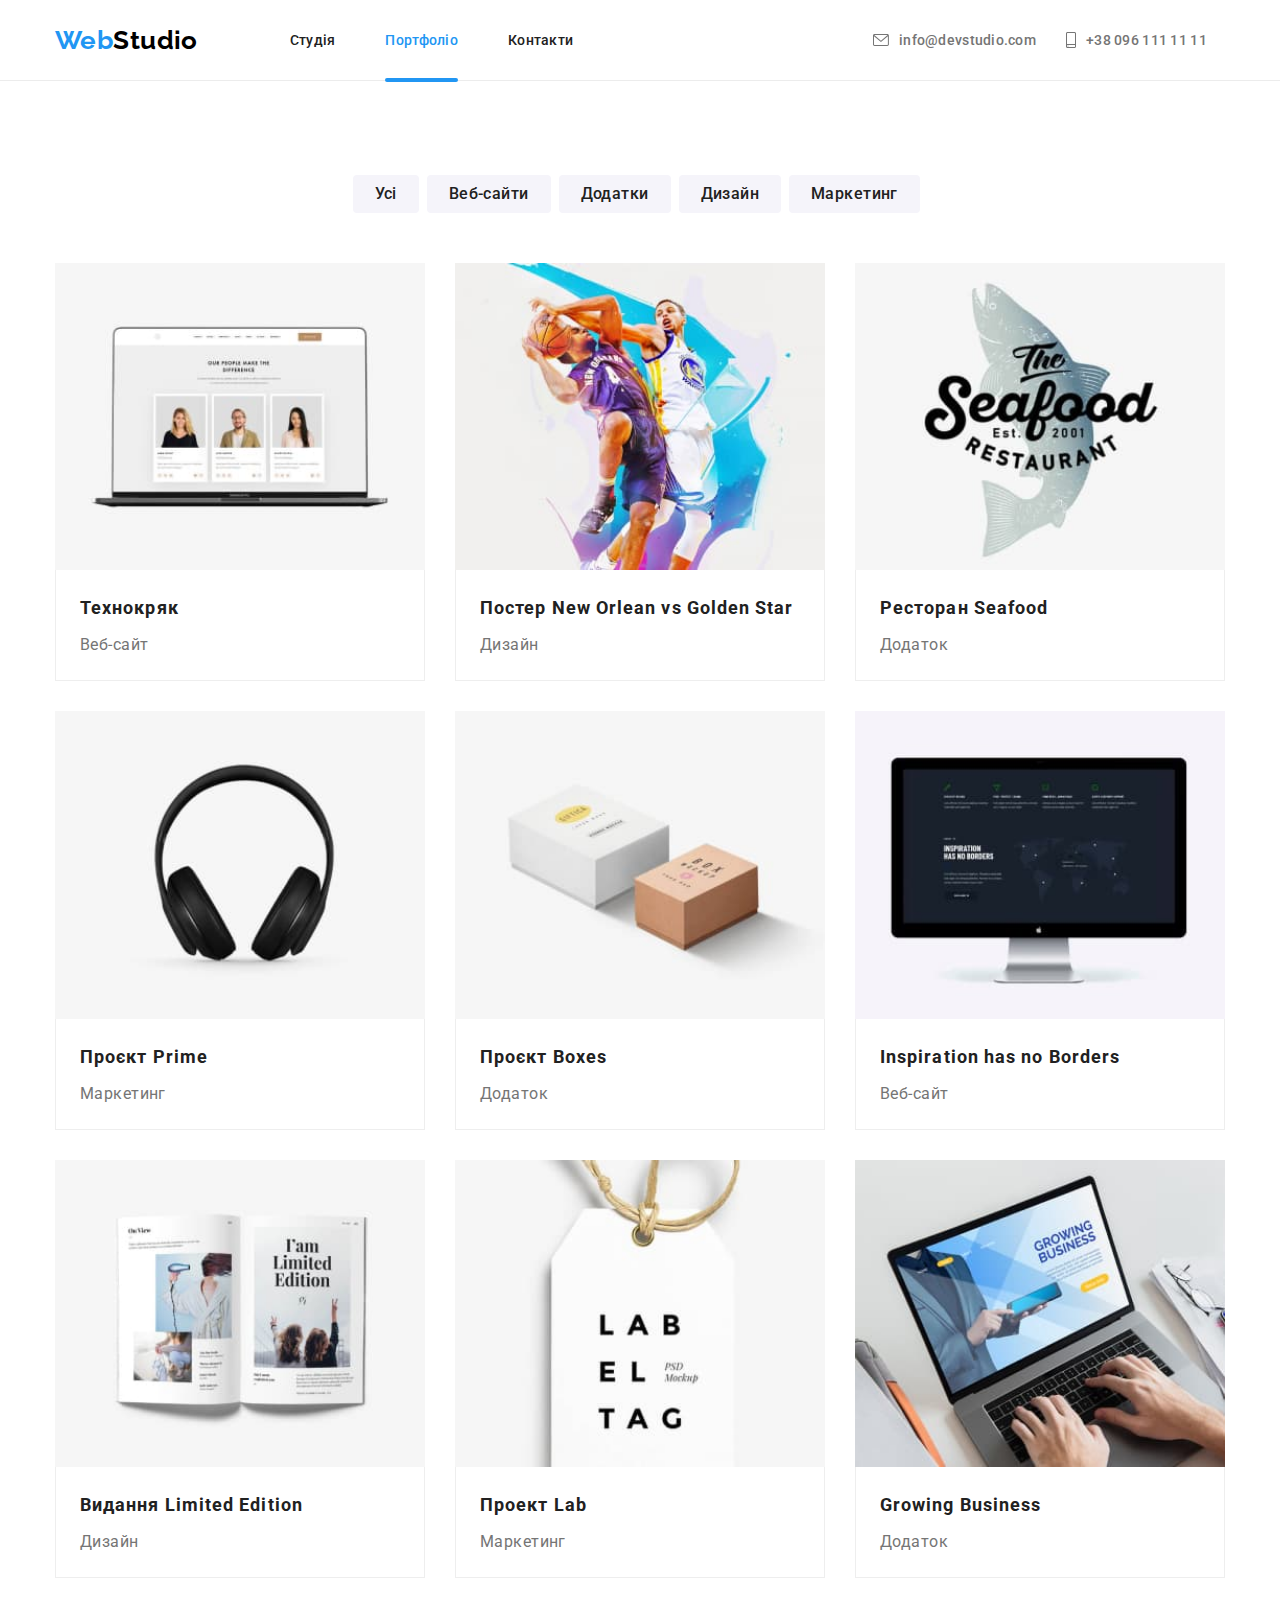
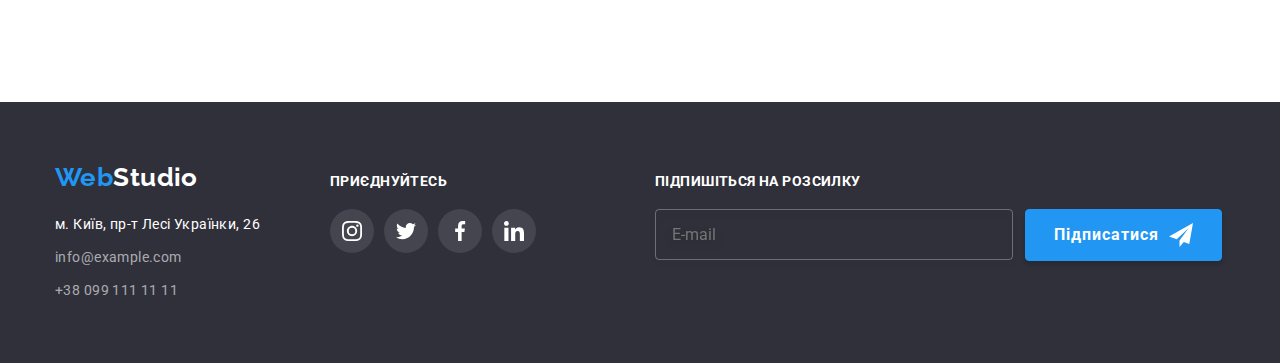
==== commit 772fecd4: "portfolio" ====
--- a/portfolio.html
+++ b/portfolio.html
@@ -27,10 +27,12 @@
             >
             <ul class="nav__list">
               <li>
-                <a class="nav__link current" href="./index.html">Студія</a>
+                <a class="nav__link" href="./index.html">Студія</a>
               </li>
               <li>
-                <a class="nav__link" href="./portfolio.html">Портфоліо</a>
+                <a class="nav__link current" href="./portfolio.html"
+                  >Портфоліо</a
+                >
               </li>
               <li>
                 <a class="nav__link" href="#">Контакти</a>
@@ -137,12 +139,35 @@
             <li class="portfolio__item">
               <a href="" class="portfolio__link">
                 <div class="overlay">
-                  <img
-                    src="./images/portfolio/img1.jpg"
-                    alt="Технокряк"
-                    width="370"
-                    height="294"
-                  />
+                  <picture>
+                    <source
+                      srcset="
+                        ./images/portfolio/mobile/img1-mob.jpg    1x,
+                        ./images/portfolio/mobile/img1-mob-2x.jpg 2x
+                      "
+                      media="(max-width: 767px)"
+                    />
+                    <source
+                      srcset="
+                        ./images/portfolio/tablet/img1-tab.jpg    1x,
+                        ./images/portfolio/tablet/img1-tab-2x.jpg 2x
+                      "
+                      media="(min-width: 768px)"
+                    />
+                    <source
+                      srcset="
+                        ./images/portfolio/desktop/img1.jpg    1x,
+                        ./images/portfolio/desktop/img1-2x.jpg 2x
+                      "
+                      media="(min-width: 1200px)"
+                    />
+                    <img
+                      src="./images/portfolio/desktop/img1.jpg"
+                      alt="Технокряк"
+                      width="450"
+                    />
+                  </picture>
+
                   <p class="overlay__text">
                     Ресурс пропонує комплексні пропозиції з різним рівнем
                     функціоналу та сервісів. Все це дозволить відвідувачу
@@ -159,12 +184,35 @@
             <li class="portfolio__item">
               <a href="" class="portfolio__link">
                 <div class="overlay">
-                  <img
-                    src="./images/portfolio/img2.jpg"
-                    alt="Постер Новий Орлеан проти Золотої Зірки"
-                    width="370"
-                    height="294"
-                  />
+                  <picture>
+                    <source
+                      srcset="
+                        ./images/portfolio/mobile/img2-mob.jpg    1x,
+                        ./images/portfolio/mobile/img2-mob-2x.jpg 2x
+                      "
+                      media="(max-width: 767px)"
+                    />
+                    <source
+                      srcset="
+                        ./images/portfolio/tablet/img2-tab.jpg    1x,
+                        ./images/portfolio/tablet/img2-tab-2x.jpg 2x
+                      "
+                      media="(min-width: 768px)"
+                    />
+                    <source
+                      srcset="
+                        ./images/portfolio/desktop/img2.jpg    1x,
+                        ./images/portfolio/desktop/img2-2x.jpg 2x
+                      "
+                      media="(min-width: 1200px)"
+                    />
+                    <img
+                      src="./images/portfolio/desktop/img2.jpg"
+                      alt="Постер Новий Орлеан проти Золотої Зірки"
+                      width="450"
+                    />
+                  </picture>
+
                   <p class="overlay__text">
                     Ресурс пропонує комплексні пропозиції з різним рівнем
                     функціоналу та сервісів. Все це дозволить відвідувачу
@@ -183,12 +231,35 @@
             <li class="portfolio__item">
               <a href="" class="portfolio__link">
                 <div class="overlay">
-                  <img
-                    src="./images/portfolio/img3.jpg"
-                    alt="Ресторан морепродуктів"
-                    width="370"
-                    height="294"
-                  />
+                  <picture>
+                    <source
+                      srcset="
+                        ./images/portfolio/mobile/img3-mob.jpg    1x,
+                        ./images/portfolio/mobile/img3-mob-2x.jpg 2x
+                      "
+                      media="(max-width: 767px)"
+                    />
+                    <source
+                      srcset="
+                        ./images/portfolio/tablet/img3-tab.jpg    1x,
+                        ./images/portfolio/tablet/img3-tab-2x.jpg 2x
+                      "
+                      media="(min-width: 768px)"
+                    />
+                    <source
+                      srcset="
+                        ./images/portfolio/desktop/img3.jpg    1x,
+                        ./images/portfolio/desktop/img3-2x.jpg 2x
+                      "
+                      media="(min-width: 1200px)"
+                    />
+                    <img
+                      src="./images/portfolio/desktop/img3.jpg"
+                      alt="Ресторан морепродуктів"
+                      width="450"
+                    />
+                  </picture>
+
                   <p class="overlay__text">
                     Ресурс пропонує комплексні пропозиції з різним рівнем
                     функціоналу та сервісів. Все це дозволить відвідувачу
@@ -207,12 +278,35 @@
             <li class="portfolio__item">
               <a href="" class="portfolio__link">
                 <div class="overlay">
-                  <img
-                    src="./images/portfolio/img4.jpg"
-                    alt="Головний проєкт"
-                    width="370"
-                    height="294"
-                  />
+                  <picture>
+                    <source
+                      srcset="
+                        ./images/portfolio/mobile/img4-mob.jpg    1x,
+                        ./images/portfolio/mobile/img4-mob-2x.jpg 2x
+                      "
+                      media="(max-width: 767px)"
+                    />
+                    <source
+                      srcset="
+                        ./images/portfolio/tablet/img4-tab.jpg    1x,
+                        ./images/portfolio/tablet/img4-tab-2x.jpg 2x
+                      "
+                      media="(min-width: 768px)"
+                    />
+                    <source
+                      srcset="
+                        ./images/portfolio/desktop/img4.jpg    1x,
+                        ./images/portfolio/desktop/img4-2x.jpg 2x
+                      "
+                      media="(min-width: 1200px)"
+                    />
+                    <img
+                      src="./images/portfolio/desktop/img4.jpg"
+                      alt="Головний проєкт"
+                      width="450"
+                    />
+                  </picture>
+
                   <p class="overlay__text">
                     Ресурс пропонує комплексні пропозиції з різним рівнем
                     функціоналу та сервісів. Все це дозволить відвідувачу
@@ -231,12 +325,35 @@
             <li class="portfolio__item">
               <a href="" class="portfolio__link">
                 <div class="overlay">
-                  <img
-                    src="./images/portfolio/img5.jpg"
-                    alt="Проєкт коробок"
-                    width="370"
-                    height="294"
-                  />
+                  <picture>
+                    <source
+                      srcset="
+                        ./images/portfolio/mobile/img5-mob.jpg    1x,
+                        ./images/portfolio/mobile/img5-mob-2x.jpg 2x
+                      "
+                      media="(max-width: 767px)"
+                    />
+                    <source
+                      srcset="
+                        ./images/portfolio/tablet/img5-tab.jpg    1x,
+                        ./images/portfolio/tablet/img5-tab-2x.jpg 2x
+                      "
+                      media="(min-width: 768px)"
+                    />
+                    <source
+                      srcset="
+                        ./images/portfolio/desktop/img5.jpg    1x,
+                        ./images/portfolio/desktop/img5-2x.jpg 2x
+                      "
+                      media="(min-width: 1200px)"
+                    />
+                    <img
+                      src="./images/portfolio/desktop/img5.jpg"
+                      alt="Проєкт коробок"
+                      width="450"
+                    />
+                  </picture>
+
                   <p class="overlay__text">
                     Ресурс пропонує комплексні пропозиції з різним рівнем
                     функціоналу та сервісів. Все це дозволить відвідувачу
@@ -255,12 +372,35 @@
             <li class="portfolio__item">
               <a href="" class="portfolio__link">
                 <div class="overlay">
-                  <img
-                    src="./images/portfolio/img6.jpg"
-                    alt="Натхнення не має меж"
-                    width="370"
-                    height="294"
-                  />
+                  <picture>
+                    <source
+                      srcset="
+                        ./images/portfolio/mobile/img6-mob.jpg    1x,
+                        ./images/portfolio/mobile/img6-mob-2x.jpg 2x
+                      "
+                      media="(max-width: 767px)"
+                    />
+                    <source
+                      srcset="
+                        ./images/portfolio/tablet/img6-tab.jpg    1x,
+                        ./images/portfolio/tablet/img6-tab-2x.jpg 2x
+                      "
+                      media="(min-width: 768px)"
+                    />
+                    <source
+                      srcset="
+                        ./images/portfolio/desktop/img6.jpg    1x,
+                        ./images/portfolio/desktop/img6-2x.jpg 2x
+                      "
+                      media="(min-width: 1200px)"
+                    />
+                    <img
+                      src="./images/portfolio/desktop/img6.jpg"
+                      alt="Натхнення не має меж"
+                      width="450"
+                    />
+                  </picture>
+
                   <p class="overlay__text">
                     Ресурс пропонує комплексні пропозиції з різним рівнем
                     функціоналу та сервісів. Все це дозволить відвідувачу
@@ -279,12 +419,35 @@
             <li class="portfolio__item">
               <a href="" class="portfolio__link">
                 <div class="overlay">
-                  <img
-                    src="./images/portfolio/img7.jpg"
-                    alt="Обмежене видання"
-                    width="370"
-                    height="294"
-                  />
+                  <picture>
+                    <source
+                      srcset="
+                        ./images/portfolio/mobile/img7-mob.jpg    1x,
+                        ./images/portfolio/mobile/img7-mob-2x.jpg 2x
+                      "
+                      media="(max-width: 767px)"
+                    />
+                    <source
+                      srcset="
+                        ./images/portfolio/tablet/img7-tab.jpg    1x,
+                        ./images/portfolio/tablet/img7-tab-2x.jpg 2x
+                      "
+                      media="(min-width: 768px)"
+                    />
+                    <source
+                      srcset="
+                        ./images/portfolio/desktop/img7.jpg    1x,
+                        ./images/portfolio/desktop/img7-2x.jpg 2x
+                      "
+                      media="(min-width: 1200px)"
+                    />
+                    <img
+                      src="./images/portfolio/desktop/img7.jpg"
+                      alt="Обмежене видання"
+                      width="450"
+                    />
+                  </picture>
+
                   <p class="overlay__text">
                     Ресурс пропонує комплексні пропозиції з різним рівнем
                     функціоналу та сервісів. Все це дозволить відвідувачу
@@ -303,12 +466,35 @@
             <li class="portfolio__item">
               <a href="" class="portfolio__link">
                 <div class="overlay">
-                  <img
-                    src="./images/portfolio/img8.jpg"
-                    alt="Проектна лабораторія"
-                    width="370"
-                    height="294"
-                  />
+                  <picture>
+                    <source
+                      srcset="
+                        ./images/portfolio/mobile/img8-mob.jpg    1x,
+                        ./images/portfolio/mobile/img8-mob-2x.jpg 2x
+                      "
+                      media="(max-width: 767px)"
+                    />
+                    <source
+                      srcset="
+                        ./images/portfolio/tablet/img8-tab.jpg    1x,
+                        ./images/portfolio/tablet/img8-tab-2x.jpg 2x
+                      "
+                      media="(min-width: 768px)"
+                    />
+                    <source
+                      srcset="
+                        ./images/portfolio/desktop/img8.jpg    1x,
+                        ./images/portfolio/desktop/img8-2x.jpg 2x
+                      "
+                      media="(min-width: 1200px)"
+                    />
+                    <img
+                      src="./images/portfolio/desktop/img8.jpg"
+                      alt="Проектна лабораторія"
+                      width="450"
+                    />
+                  </picture>
+
                   <p class="overlay__text">
                     Ресурс пропонує комплексні пропозиції з різним рівнем
                     функціоналу та сервісів. Все це дозволить відвідувачу
@@ -326,12 +512,35 @@
             <li class="portfolio__item">
               <a href="" class="portfolio__link">
                 <div class="overlay">
-                  <img
-                    src="./images/portfolio/img9.jpg"
-                    alt="Зростаючий бізнес"
-                    width="370"
-                    height="294"
-                  />
+                  <picture>
+                    <source
+                      srcset="
+                        ./images/portfolio/mobile/img9-mob.jpg    1x,
+                        ./images/portfolio/mobile/img9-mob-2x.jpg 2x
+                      "
+                      media="(max-width: 767px)"
+                    />
+                    <source
+                      srcset="
+                        ./images/portfolio/tablet/img9-tab.jpg    1x,
+                        ./images/portfolio/tablet/img9-tab-2x.jpg 2x
+                      "
+                      media="(min-width: 768px)"
+                    />
+                    <source
+                      srcset="
+                        ./images/portfolio/desktop/img9.jpg    1x,
+                        ./images/portfolio/desktop/img9-2x.jpg 2x
+                      "
+                      media="(min-width: 1200px)"
+                    />
+                    <img
+                      src="./images/portfolio/desktop/img9.jpg"
+                      alt="Зростаючий бізнес"
+                      width="450"
+                    />
+                  </picture>
+
                   <p class="overlay__text">
                     Ресурс пропонує комплексні пропозиції з різним рівнем
                     функціоналу та сервісів. Все це дозволить відвідувачу
--- a/css/main.min.css
+++ b/css/main.min.css
@@ -1 +1 @@
-h1,h2,h3,p,ul{margin:0;padding:0}img{display:block;max-width:100%;height:auto}a{display:block}a,a:visited,a:hover{text-decoration:none}ul,ol{list-style:none}:focus,:active{outline:none}a:focus,a:active{outline:none}:root{--text-color-theme-dark: #ffffff;--text-color-theme-light: #757575;--title-text-color: #212121;--contacts-color: rgba(255, 255, 255, 0.6);--logo-color: #000000;--accent-color: #2196f3;--btn-active-color: #188ce8;--background-dark: #2f303a;--background-light: #f5f4fa;--gap: 30px;--fill-color: #afb1b8;--footer-soc-background-color: rgba(255, 255, 255, 0.1);--bg-gradient: linear-gradient(rgba(47, 48, 58, 0.4), rgba(47, 48, 58, 0.4))}.title-hidden,.feature-title{position:absolute;width:1px;margin:-1px;height:1px;padding:0;overflow:hidden;border:0;clip:rect(0 0 0 0)}body{font-family:"Roboto",sans-serif;color:var(--text-color-theme-light);font-size:14px;letter-spacing:.03em}.container{width:100%;padding:0 15px;margin:0 auto}@media screen and (min-width: 480px){.container{width:480px}}@media screen and (min-width: 768px){.container{width:768px}}@media screen and (min-width: 1200px){.container{width:1200px}}.section{padding:60px 0}@media screen and (min-width: 1200px){.section{padding:94px 0}}.section__title{font-size:36px;line-height:1.167;color:var(--title-text-color);text-align:center;margin-bottom:50px}.logo,.footer__logo,.mobile__logo,.nav__logo{font-family:"Raleway",sans-serif;font-weight:700;font-size:26px;line-height:1.192}.logo-accent{color:var(--accent-color)}.header{background:var(--text-color-theme-dark);border-bottom:1px solid #ececec}@media screen and (min-width: 768px){.header__list{display:-webkit-box;display:-ms-flexbox;display:flex;-webkit-box-orient:vertical;-webkit-box-direction:normal;-ms-flex-direction:column;flex-direction:column;gap:10px}}@media screen and (min-width: 1200px){.header__list{-webkit-box-orient:horizontal;-webkit-box-direction:normal;-ms-flex-direction:row;flex-direction:row;margin-left:auto;gap:30px;width:352px;-webkit-box-align:center;-ms-flex-align:center;align-items:center}}.header__link{font-weight:500;line-height:1.143;letter-spacing:.02em;color:var(--text-color-theme-light);-webkit-transition-property:color;transition-property:color;-webkit-transition-duration:250ms;transition-duration:250ms;-webkit-transition-timing-function:cubic-bezier(0.4, 0, 0.2, 1);transition-timing-function:cubic-bezier(0.4, 0, 0.2, 1);display:-webkit-box;display:-ms-flexbox;display:flex;-webkit-box-align:center;-ms-flex-align:center;align-items:center}.header__link:focus,.header__link:hover{color:var(--accent-color)}.header__icon{fill:currentColor;margin-right:10px}.nav__logo{color:var(--logo-color)}@media screen and (min-width: 768px){.nav__logo{font-size:24px;line-height:1.167}}@media screen and (min-width: 1200px){.nav__logo{font-size:26px}}.nav__list{-webkit-box-pack:justify;-ms-flex-pack:justify;justify-content:space-between;-webkit-box-align:center;-ms-flex-align:center;align-items:center;gap:50px}.nav__link{font-weight:500;line-height:1.143;letter-spacing:.02em;color:var(--title-text-color);padding:32px 0;-webkit-transition-property:color;transition-property:color;-webkit-transition-duration:250ms;transition-duration:250ms;-webkit-transition-timing-function:cubic-bezier(0.4, 0, 0.2, 1);transition-timing-function:cubic-bezier(0.4, 0, 0.2, 1);position:relative}.nav__link:focus,.nav__link:hover{color:var(--accent-color)}.header__wraper{display:none}@media screen and (min-width: 768px){.header__wraper{display:-webkit-box;display:-ms-flexbox;display:flex;-webkit-box-pack:justify;-ms-flex-pack:justify;justify-content:space-between;-webkit-box-align:center;-ms-flex-align:center;align-items:center}.header__wraper .nav,.header__wraper .nav__list{display:-webkit-box;display:-ms-flexbox;display:flex;-webkit-box-align:center;-ms-flex-align:center;align-items:center}.header__wraper .nav__list{margin-left:87px}}@media screen and (min-width: 1200px){.header__wraper .nav__list{margin-left:92px}}.mobile{display:-webkit-box;display:-ms-flexbox;display:flex;-webkit-box-pack:justify;-ms-flex-pack:justify;justify-content:space-between;-webkit-box-align:center;-ms-flex-align:center;align-items:center}@media screen and (min-width: 768px){.mobile{display:none}}.mobile__logo{color:var(--logo-color);margin:16px 0;font-size:24px;line-height:1.167}.mobile__menu-open{padding:0;border:none;background-color:var(--text-color-theme-dark)}.mobile__menu{position:fixed;background-color:var(--text-color-theme-dark);width:100%;height:100%;left:0;top:0;z-index:1;opacity:1;padding:48px 40px;display:-webkit-box;display:-ms-flexbox;display:flex;-webkit-box-orient:vertical;-webkit-box-direction:normal;-ms-flex-direction:column;flex-direction:column;-webkit-box-pack:justify;-ms-flex-pack:justify;justify-content:space-between}.mobile__menu.is-hidden{visibility:hidden;opacity:0;pointer-events:none}.mobile__top{position:relative}.mobile__close{position:absolute;top:10px;right:15px;background-color:var(--text-color-theme-dark);padding:0;border:none}.mobile__close:hover,.mobile__close:focus{fill:var(--accent-color)}.mobile__list{display:-webkit-box;display:-ms-flexbox;display:flex;-webkit-box-orient:vertical;-webkit-box-direction:normal;-ms-flex-direction:column;flex-direction:column;gap:32px}.mobile__list>li{position:relative}.mobile__link{font-weight:500;font-size:40px;line-height:1.175;letter-spacing:.02em;color:var(--title-text-color)}.current-mobile{color:var(--accent-color)}.current-mobile:hover::after{content:"";position:absolute;width:100%;height:4px;background:var(--accent-color);border-radius:2px;left:0;bottom:-5px}.mobile__tell-link{font-weight:500;font-size:34px;line-height:1.176;letter-spacing:.02em;color:var(--accent-color);margin-bottom:32px}.mobile__email-link{font-weight:500;font-size:24px;line-height:1.167;letter-spacing:.02em;color:var(--text-color-theme-light);margin-bottom:64px}.menu-soc{display:-webkit-box;display:-ms-flexbox;display:flex;gap:10px}.menu-soc__link{font-weight:500;font-size:18px;line-height:1.222;letter-spacing:.02em;color:var(--accent-color);padding-right:10px}.menu-soc__link:not(:last-child){border-right:1px solid rgba(33,33,33,.2)}.current{color:var(--accent-color)}.current::after{content:"";position:absolute;width:100%;height:4px;background:var(--accent-color);border-radius:2px;bottom:-1.5px;left:0}.hero{background:var(--background-dark);padding:100px 0;text-align:center;width:100%;background-size:cover;background-position:center;background-repeat:no-repeat;background-image:var(--bg-gradient),url(../images/studio/mobile/hero-mob.jpg)}@media(min-device-pixel-ratio: 2),(-webkit-min-device-pixel-ratio: 2),(min-resolution: 192dpi),(min-resolution: 2dppx){.hero{background-image:var(--bg-gradient),url(../images/studio/mobile/hero-mob-2x.jpg)}}@media screen and (min-width: 768px){.hero{padding:118px 0;background-image:var(--bg-gradient),url(../images/studio/tablet/hero-tab.jpg)}}@media screen and (min-width: 768px)and (min-device-pixel-ratio: 2),screen and (min-width: 768px)and (-webkit-min-device-pixel-ratio: 2),screen and (min-width: 768px)and (min-resolution: 192dpi),screen and (min-width: 768px)and (min-resolution: 2dppx){.hero{background-image:var(--bg-gradient),url(../images/studio/tablet/hero-tab-2x.jpg)}}@media screen and (min-width: 1200px){.hero{padding:200px 0;background-image:var(--bg-gradient),url(../images/studio/desktop/hero.jpg)}}@media screen and (min-width: 1200px)and (min-device-pixel-ratio: 2),screen and (min-width: 1200px)and (-webkit-min-device-pixel-ratio: 2),screen and (min-width: 1200px)and (min-resolution: 192dpi),screen and (min-width: 1200px)and (min-resolution: 2dppx){.hero{background-image:var(--bg-gradient),url(../images/studio/desktop/hero-2x.jpg)}}.hero__title{font-weight:900;font-size:26px;line-height:1.364;letter-spacing:.06em;text-transform:uppercase;color:var(--text-color-theme-dark);text-align:center;max-width:360px;margin-bottom:30px;margin-left:auto;margin-right:auto}@media screen and (min-width: 1200px){.hero__title{font-size:44px;max-width:696px}}.hero__btn{font-family:inherit;font-weight:700;font-size:16px;line-height:1.875;letter-spacing:.06em;color:var(--text-color-theme-dark);background:var(--accent-color);border:none;cursor:pointer;border-radius:4px;border-color:var(--accent-color);padding:10px 32px;-webkit-transition-property:background-color;transition-property:background-color;-webkit-transition-duration:250ms;transition-duration:250ms;-webkit-transition-timing-function:cubic-bezier(0.4, 0, 0.2, 1);transition-timing-function:cubic-bezier(0.4, 0, 0.2, 1)}.hero__btn:hover,.hero__btn:focus{background-color:var(--btn-active-color);outline:none}.backdrop{position:fixed;width:100%;height:100%;background-color:rgba(0,0,0,.2);left:0;top:0;z-index:1;opacity:1;-webkit-transition:opacity 250ms;transition:opacity 250ms}.backdrop.is-hidden{visibility:hidden;opacity:0;pointer-events:none;-webkit-transition:opacity 250ms,visibility 250ms;transition:opacity 250ms,visibility 250ms}.backdrop.is-hidden.is-hidden .modal{-webkit-transform:scale(4);transform:scale(4);-webkit-transition:visibility 250ms,-webkit-transform 250ms;transition:visibility 250ms,-webkit-transform 250ms;transition:transform 250ms,visibility 250ms;transition:transform 250ms,visibility 250ms,-webkit-transform 250ms}.modal{position:absolute;top:50%;left:50%;-webkit-transform:translate(-50%, -50%);transform:translate(-50%, -50%);width:450px;height:609px;background-color:var(--text-color-theme-dark);border-radius:4px;-webkit-box-shadow:0px 1px 3px rgba(0,0,0,.12),0px 1px 1px rgba(0,0,0,.14),0px 2px 1px rgba(0,0,0,.2);box-shadow:0px 1px 3px rgba(0,0,0,.12),0px 1px 1px rgba(0,0,0,.14),0px 2px 1px rgba(0,0,0,.2);-webkit-transition:-webkit-transform 250ms;transition:-webkit-transform 250ms;transition:transform 250ms;transition:transform 250ms, -webkit-transform 250ms;padding:40px}@media screen and (min-width: 1200px){.modal{width:528px;height:581px}}.modal__btn{position:absolute;top:8px;right:8px;padding:5px;border:1px solid rgba(0,0,0,.1);border-radius:50%;background-color:var(--text-color-theme-dark);display:-webkit-box;display:-ms-flexbox;display:flex;-webkit-box-align:center;-ms-flex-align:center;align-items:center;-webkit-box-pack:center;-ms-flex-pack:center;justify-content:center}.modal__icon{fill:currentColor;-webkit-transition:fill 250ms cubic-bezier(0.4, 0, 0.2, 1);transition:fill 250ms cubic-bezier(0.4, 0, 0.2, 1)}.modal__icon:hover,.modal__icon:focus{fill:var(--accent-color)}.modal__btn:hover .modal__icon,.modal__btn:focus .modal__icon{fill:var(--accent-color)}.modal__title{font-weight:700;font-size:20px;line-height:1.15;text-align:center;color:var(--title-text-color);margin-bottom:12px;padding:0 19px}.modal__label{font-size:12px;line-height:1.667;letter-spacing:.01em;color:var(--text-color-theme-light);display:-webkit-box;display:-ms-flexbox;display:flex;-webkit-box-orient:vertical;-webkit-box-direction:normal;-ms-flex-direction:column;flex-direction:column;margin-bottom:10px;text-align:left;position:relative}.modal__input-icon{position:absolute;left:12px;bottom:11px;-webkit-transition:fill 250ms cubic-bezier(0.4, 0, 0.2, 1);transition:fill 250ms cubic-bezier(0.4, 0, 0.2, 1)}.modal__input:focus+.modal__input-icon{fill:var(--accent-color)}.modal__input,.modal__comment{border:1px solid rgba(33,33,33,.2);border-radius:4px}.modal__input{width:100%;padding:12px 42px;-webkit-transition:border-color 250ms cubic-bezier(0.4, 0, 0.2, 1);transition:border-color 250ms cubic-bezier(0.4, 0, 0.2, 1)}.modal__input:focus{border-color:var(--accent-color)}.modal__comment{resize:none;padding:12px 16px;height:120px}.modal__comment:focus{border-color:var(--accent-color)}.modal__comment::-webkit-input-placeholder{color:rgba(117,117,117,.5)}.modal__comment::-moz-placeholder{color:rgba(117,117,117,.5)}.modal__comment:-ms-input-placeholder{color:rgba(117,117,117,.5)}.modal__comment::-ms-input-placeholder{color:rgba(117,117,117,.5)}.modal__comment::placeholder,.modal__comment,.modal__input{color:rgba(117,117,117,.5)}.modal__policy{display:-webkit-box;display:-ms-flexbox;display:flex;margin-bottom:30px;margin-top:20px;position:relative;-webkit-box-align:baseline;-ms-flex-align:baseline;align-items:baseline;font-size:12px;line-height:1.167}@media screen and (min-width: 1200px){.modal__policy{font-size:inherit;line-height:inherit}}.modal__policy span{margin-left:22px}@media screen and (min-width: 1200px){.modal__policy span{margin-left:36px}}.modal__checkbox{position:absolute;width:1px;height:1px;margin:-1px;padding:0;border:0;clip:rect(0 0 0 0);overflow:hidden}.modal__checbox-icon{display:block;position:absolute;cursor:pointer;border:2px solid var(--title-text-color);fill:var(--text-color-theme-dark);border-radius:2px;-webkit-transition:border-color 250ms cubic-bezier(0.4, 0, 0.2, 1),background-color 250ms cubic-bezier(0.4, 0, 0.2, 1);transition:border-color 250ms cubic-bezier(0.4, 0, 0.2, 1),background-color 250ms cubic-bezier(0.4, 0, 0.2, 1)}@media screen and (min-width: 1200px){.modal__checbox-icon{left:14px}}.modal__checbox-link{text-decoration:underline;margin-left:8px;color:var(--accent-color)}.modal__checkbox:checked+.modal__checbox-icon{background-color:var(--accent-color);border-color:rgba(0,0,0,0)}.modal__checkbox:focus+.modal__checbox-icon{border:1px solid var(--accent-color)}.modal__form-btn{padding:10px 52px;background-color:var(--accent-color);-webkit-box-shadow:0px 4px 4px rgba(0,0,0,.15);box-shadow:0px 4px 4px rgba(0,0,0,.15);border-radius:4px;border-color:var(--accent-color);font-weight:700;font-size:16px;line-height:1.875;letter-spacing:.06em;color:var(--text-color-theme-dark);-webkit-transition:background-color 250ms cubic-bezier(0.4, 0, 0.2, 1),-webkit-box-shadow 250ms cubic-bezier(0.4, 0, 0.2, 1);transition:background-color 250ms cubic-bezier(0.4, 0, 0.2, 1),-webkit-box-shadow 250ms cubic-bezier(0.4, 0, 0.2, 1);transition:box-shadow 250ms cubic-bezier(0.4, 0, 0.2, 1),background-color 250ms cubic-bezier(0.4, 0, 0.2, 1);transition:box-shadow 250ms cubic-bezier(0.4, 0, 0.2, 1),background-color 250ms cubic-bezier(0.4, 0, 0.2, 1),-webkit-box-shadow 250ms cubic-bezier(0.4, 0, 0.2, 1)}.modal__form-btn:hover,.modal__form-btn:focus{background-color:var(--btn-active-color);-webkit-box-shadow:0px 4px 4px rgba(0,0,0,.15);box-shadow:0px 4px 4px rgba(0,0,0,.15)}.features{background-color:var(--text-color-theme-dark)}@media screen and (min-width: 768px){.features__list{display:-webkit-box;display:-ms-flexbox;display:flex;-ms-flex-wrap:wrap;flex-wrap:wrap;gap:30px}}.features__item{margin-bottom:30px}@media screen and (min-width: 768px){.features__item{width:calc((100% - var(--gap)*1)/2);margin-bottom:0}}@media screen and (min-width: 1200px){.features__item{width:calc((100% - var(--gap)*3)/4);margin-bottom:0}}.features__icon-wraper{display:-webkit-box;display:-ms-flexbox;display:flex;-webkit-box-pack:center;-ms-flex-pack:center;justify-content:center;-webkit-box-align:center;-ms-flex-align:center;align-items:center;margin-bottom:30px;padding:25px 0;border-radius:4px;background-color:#f5f4fa;-webkit-transition-property:-webkit-filter;transition-property:-webkit-filter;transition-property:filter;transition-property:filter, -webkit-filter;-webkit-transition-duration:250ms;transition-duration:250ms;-webkit-transition-timing-function:cubic-bezier(0.4, 0, 0.2, 1);transition-timing-function:cubic-bezier(0.4, 0, 0.2, 1)}.features__icon-wraper:hover{-webkit-filter:drop-shadow(0px 4px 4px rgba(0, 0, 0, 0.25));filter:drop-shadow(0px 4px 4px rgba(0, 0, 0, 0.25))}.features__title{font-size:14px;line-height:1.143;text-transform:uppercase;color:var(--title-text-color);margin-bottom:10px}.features__descr{line-height:1.714;color:var(--text-color-theme-light)}.services{padding-top:0;display:none}.services__thumb{position:relative;min-height:294px;margin-bottom:30px}.services__thumb>img{position:absolute;top:0;left:0;-o-object-fit:cover;object-fit:cover}.services__description{position:absolute;width:100%;padding:27px 0;font-weight:700;line-height:1.143;text-transform:uppercase;color:var(--text-color-theme-dark);background-color:#2f303a;opacity:80%;bottom:0;display:-webkit-box;display:-ms-flexbox;display:flex;-webkit-box-pack:center;-ms-flex-pack:center;justify-content:center;-webkit-box-align:center;-ms-flex-align:center;align-items:center;text-align:center}@media screen and (min-width: 1200px){.services{display:block}.services__list{display:-webkit-box;display:-ms-flexbox;display:flex;gap:30px}}.our-team{background:var(--background-light);width:100%}@media screen and (min-width: 768px){.our-team__list{display:-webkit-box;display:-ms-flexbox;display:flex;-ms-flex-wrap:wrap;flex-wrap:wrap;gap:30px}}.our-team__item{background:var(--text-color-theme-dark);margin-bottom:30px;border-radius:0px 0px 4px 4px;-webkit-box-shadow:0px 1px 3px rgba(0,0,0,.12),0px 1px 1px rgba(0,0,0,.14),0px 2px 1px rgba(0,0,0,.2);box-shadow:0px 1px 3px rgba(0,0,0,.12),0px 1px 1px rgba(0,0,0,.14),0px 2px 1px rgba(0,0,0,.2)}@media screen and (min-width: 768px){.our-team__item{width:calc((100% - var(--gap)*1)/2);margin-bottom:0}}@media screen and (min-width: 1200px){.our-team__item{width:calc((100% - var(--gap)*3)/4);margin-bottom:0}}.our-team__content{padding:30px 32px}.our-team__name{font-weight:500;font-size:16px;line-height:1.188;color:var(--title-text-color);text-align:center}.our-team__descr{font-size:16px;line-height:1.188;color:var(--text-color-theme-light);text-align:center;margin-top:10px}.our-soc{display:-webkit-box;display:-ms-flexbox;display:flex;-webkit-box-align:center;-ms-flex-align:center;align-items:center;-webkit-box-pack:center;-ms-flex-pack:center;justify-content:center;gap:10px;margin-top:16px}.our-soc__item{width:44px;height:44px;display:-webkit-box;display:-ms-flexbox;display:flex;gap:10px}.our-soc__link{display:-webkit-box;display:-ms-flexbox;display:flex;-webkit-box-pack:center;-ms-flex-pack:center;justify-content:center;-webkit-box-align:center;-ms-flex-align:center;align-items:center;width:100%;height:100%;border-radius:50%;background-color:var(--text-color-theme-dark);fill:var(--fill-color);-webkit-transition-property:background-color;transition-property:background-color;-webkit-transition-duration:250ms;transition-duration:250ms;-webkit-transition-timing-function:cubic-bezier(0.4, 0, 0.2, 1);transition-timing-function:cubic-bezier(0.4, 0, 0.2, 1)}.our-soc__link:hover,.our-soc__link:focus{background-color:var(--accent-color)}.our-soc__icon{-webkit-transition-property:fill;transition-property:fill;-webkit-transition-duration:250ms;transition-duration:250ms;-webkit-transition-timing-function:cubic-bezier(0.4, 0, 0.2, 1);transition-timing-function:cubic-bezier(0.4, 0, 0.2, 1)}.our-soc__icon:hover,.our-soc__icon:focus{fill:var(--text-color-theme-dark)}.our-soc__link:hover .our-soc__icon,.our-soc__link:focus .our-soc__icon{fill:var(--text-color-theme-dark)}.clients{display:-webkit-box;display:-ms-flexbox;display:flex;-ms-flex-wrap:wrap;flex-wrap:wrap;gap:30px}.clients li{width:calc((100% - var(--gap)*1)/2)}@media screen and (min-width: 768px){.clients li{width:calc((100% - var(--gap)*2)/3)}}@media screen and (min-width: 1200px){.clients li{width:calc((100% - var(--gap)*5)/6)}}.clients__link{display:-webkit-box;display:-ms-flexbox;display:flex;-webkit-box-align:center;-ms-flex-align:center;align-items:center;-webkit-box-pack:center;-ms-flex-pack:center;justify-content:center;height:92px;padding:15px 0;border:1px solid #afb1b8;border-radius:4px;-webkit-transition-property:border-color;transition-property:border-color;-webkit-transition-duration:250ms;transition-duration:250ms;-webkit-transition-timing-function:cubic-bezier(0.4, 0, 0.2, 1);transition-timing-function:cubic-bezier(0.4, 0, 0.2, 1)}.clients__link:hover,.clients__link:focus{border-color:var(--accent-color)}.clients__logo{fill:var(--fill-color);-webkit-transition-property:fill;transition-property:fill;-webkit-transition-duration:250ms;transition-duration:250ms;-webkit-transition-timing-function:cubic-bezier(0.4, 0, 0.2, 1);transition-timing-function:cubic-bezier(0.4, 0, 0.2, 1)}.clients__logo:hover,.clients__logo:focus{fill:var(--accent-color)}.clients__link:hover .clients__logo,.clients__link:focus .clients__logo{fill:var(--accent-color)}.footer{background:var(--background-dark);padding:60px 0}.footer__logo{color:var(--text-color-theme-dark)}.footer__wraper{text-align:center}@media screen and (min-width: 768px){.footer__wraper .footer__link-wraper{display:-webkit-box;display:-ms-flexbox;display:flex;-ms-flex-pack:distribute;justify-content:space-around;-webkit-box-align:baseline;-ms-flex-align:baseline;align-items:baseline}}@media screen and (min-width: 1200px){.footer__wraper{text-align:left;display:-webkit-box;display:-ms-flexbox;display:flex;-webkit-box-align:baseline;-ms-flex-align:baseline;align-items:baseline}}.footer__soc-link{margin-top:60px}@media screen and (min-width: 768px){.footer__soc-link{margin-top:0}}@media screen and (min-width: 1200px){.footer__soc-link{margin-left:70px}}.footer__text{font-weight:700;font-size:14px;line-height:1.143;color:var(--text-color-theme-dark);margin-bottom:20px;text-transform:uppercase}.footer__list{display:-webkit-box;display:-ms-flexbox;display:flex;-webkit-box-align:center;-ms-flex-align:center;align-items:center;-webkit-box-pack:center;-ms-flex-pack:center;justify-content:center;gap:10px}.footer__item{width:44px;height:44px;display:-webkit-box;display:-ms-flexbox;display:flex}.footer__link{width:100%;height:100%;padding:12px;border-radius:50%;background-color:var(--footer-soc-background-color);fill:var(--text-color-theme-dark);-webkit-transition-property:background-color;transition-property:background-color;-webkit-transition-duration:250ms;transition-duration:250ms;-webkit-transition-timing-function:cubic-bezier(0.4, 0, 0.2, 1);transition-timing-function:cubic-bezier(0.4, 0, 0.2, 1)}.footer__link:hover,.footer__link:focus{background-color:var(--accent-color)}.footer__form-wraper{width:100%;margin-top:60px}@media screen and (min-width: 768px){.footer__form-wraper{margin-left:auto;margin-right:auto}}@media screen and (min-width: 1200px){.footer__form-wraper{width:570px;display:-webkit-box;display:-ms-flexbox;display:flex;-webkit-box-orient:vertical;-webkit-box-direction:normal;-ms-flex-direction:column;flex-direction:column;margin-left:auto;margin-top:0;margin-right:0;margin-left:auto}}.footer__form{width:100%}@media screen and (min-width: 1200px){.footer__form{display:-webkit-box;display:-ms-flexbox;display:flex;-webkit-box-align:center;-ms-flex-align:center;align-items:center;gap:12px}}.footer__form-label>input{width:100%;padding:15px 16px;font-size:16px;line-height:1.25px;color:rgba(255,255,255,.6);background-color:inherit;border:1px solid rgba(255,255,255,.3);-webkit-filter:drop-shadow(0px 4px 4px rgba(0, 0, 0, 0.15));filter:drop-shadow(0px 4px 4px rgba(0, 0, 0, 0.15));border-radius:4px}@media screen and (min-width: 768px){.footer__form-label>input{width:450px}}@media screen and (min-width: 1200px){.footer__form-label>input{width:358px}}.footer__btn{-webkit-box-sizing:content-box;box-sizing:content-box;padding:10px 28px;margin:0 auto;border:1px solid var(--accent-color);background-color:var(--accent-color);-webkit-box-shadow:0px 4px 4px rgba(0,0,0,.15);box-shadow:0px 4px 4px rgba(0,0,0,.15);border-radius:4px;display:-webkit-box;display:-ms-flexbox;display:flex;-webkit-box-align:center;-ms-flex-align:center;align-items:center;font-weight:700;font-size:16px;line-height:1.875;letter-spacing:.06em;color:var(--text-color-theme-dark);margin-top:20px}@media screen and (min-width: 1200px){.footer__btn{margin:0}}.footer__btn-icon{margin-left:10px}.address{margin-top:20px}.address__list{display:-webkit-box;display:-ms-flexbox;display:flex;-webkit-box-orient:vertical;-webkit-box-direction:normal;-ms-flex-direction:column;flex-direction:column;gap:9px}.address__map{line-height:1.71;color:var(--text-color-theme-dark);font-style:normal;-webkit-transition-property:color;transition-property:color;-webkit-transition-duration:250ms;transition-duration:250ms;-webkit-transition-timing-function:cubic-bezier(0.4, 0, 0.2, 1);transition-timing-function:cubic-bezier(0.4, 0, 0.2, 1)}.address__map:hover,.address__map:focus{color:var(--accent-color)}.address__contacts{font-style:normal;line-height:1.71;color:var(--contacts-color);-webkit-transition-property:color;transition-property:color;-webkit-transition-duration:250ms;transition-duration:250ms;-webkit-transition-timing-function:cubic-bezier(0.4, 0, 0.2, 1);transition-timing-function:cubic-bezier(0.4, 0, 0.2, 1)}.address__contacts:hover,.address__contacts:focus{color:var(--accent-color)}.portfolio__nav{margin-bottom:50px;-webkit-box-pack:center;-ms-flex-pack:center;justify-content:center}.portfolio__nav-list:not(:last-child){margin-right:8px}.portfolio__nav-btn{font-family:inherit;letter-spacing:inherit;background:var(--background-light);font-weight:500;font-size:16px;line-height:1.625;color:var(--title-text-color);border:none;cursor:pointer;text-align:center;border-radius:4px;padding:6px 22px;-webkit-transition-property:color,background-color,-webkit-box-shadow;transition-property:color,background-color,-webkit-box-shadow;transition-property:color,background-color,box-shadow;transition-property:color,background-color,box-shadow,-webkit-box-shadow;-webkit-transition-duration:250ms;transition-duration:250ms;-webkit-transition-timing-function:cubic-bezier(0.4, 0, 0.2, 1);transition-timing-function:cubic-bezier(0.4, 0, 0.2, 1)}.portfolio__nav-btn:hover,.portfolio__nav-btn:focus{color:var(--text-color-theme-dark);background-color:var(--accent-color);outline:none;-webkit-box-shadow:0px 1px 1px rgba(0,0,0,.12),0px 4px 4px rgba(0,0,0,.06),1px 4px 6px rgba(0,0,0,.16);box-shadow:0px 1px 1px rgba(0,0,0,.12),0px 4px 4px rgba(0,0,0,.06),1px 4px 6px rgba(0,0,0,.16)}.portfolio__set{-ms-flex-wrap:wrap;flex-wrap:wrap;margin:0;padding:0;margin-left:calc(-1*var(--gap));margin-top:calc(-1*var(--gap))}.portfolio__set>.portfolio__item{-ms-flex-preferred-size:calc(33.3333333333% - var(--gap));flex-basis:calc(33.3333333333% - var(--gap));margin-left:var(--gap);margin-top:var(--gap)}.portfolio__link{display:block;-webkit-transition-property:-webkit-box-shadow;transition-property:-webkit-box-shadow;transition-property:box-shadow;transition-property:box-shadow, -webkit-box-shadow;-webkit-transition-duration:250ms;transition-duration:250ms;-webkit-transition-timing-function:cubic-bezier(0.4, 0, 0.2, 1);transition-timing-function:cubic-bezier(0.4, 0, 0.2, 1)}.portfolio__link:hover,.portfolio__link:focus{-webkit-box-shadow:0px 1px 3px rgba(0,0,0,.12),0px 1px 1px rgba(0,0,0,.14),0px 2px 1px rgba(0,0,0,.2);box-shadow:0px 1px 3px rgba(0,0,0,.12),0px 1px 1px rgba(0,0,0,.14),0px 2px 1px rgba(0,0,0,.2)}.portfolio__wraper{padding:20px 24px;border-left:1px solid #eee;border-right:1px solid #eee;border-bottom:1px solid #eee}.portfolio__title{font-weight:700;font-size:18px;line-height:2;letter-spacing:.06em;color:var(--title-text-color);margin-bottom:4px}.portfolio__descr{font-size:16px;line-height:1.875;color:var(--text-color-theme-light)}.overlay{position:relative;overflow:hidden}.overlay__text{position:absolute;left:0;top:0;background-color:rgba(33,150,243,.9);width:100%;height:100%;padding:63px 24px;font-size:18px;line-height:1.556;color:var(--text-color-theme-dark);-webkit-transform:translateY(101%);transform:translateY(101%);-webkit-transition-property:-webkit-transform;transition-property:-webkit-transform;transition-property:transform;transition-property:transform, -webkit-transform;-webkit-transition-duration:250ms;transition-duration:250ms;-webkit-transition-timing-function:cubic-bezier(0.4, 0, 0.2, 1);transition-timing-function:cubic-bezier(0.4, 0, 0.2, 1)}.portfolio__link:hover .overlay__text{-webkit-transform:translateY(0);transform:translateY(0)}/*# sourceMappingURL=main.min.css.map */+h1,h2,h3,p,ul{margin:0;padding:0}img{display:block;max-width:100%;height:auto}a{display:block}a,a:visited,a:hover{text-decoration:none}ul,ol{list-style:none}:focus,:active{outline:none}a:focus,a:active{outline:none}:root{--text-color-theme-dark: #ffffff;--text-color-theme-light: #757575;--title-text-color: #212121;--contacts-color: rgba(255, 255, 255, 0.6);--logo-color: #000000;--accent-color: #2196f3;--btn-active-color: #188ce8;--background-dark: #2f303a;--background-light: #f5f4fa;--gap: 30px;--fill-color: #afb1b8;--footer-soc-background-color: rgba(255, 255, 255, 0.1);--bg-gradient: linear-gradient(rgba(47, 48, 58, 0.4), rgba(47, 48, 58, 0.4))}.title-hidden,.feature-title{position:absolute;width:1px;margin:-1px;height:1px;padding:0;overflow:hidden;border:0;clip:rect(0 0 0 0)}body{font-family:"Roboto",sans-serif;color:var(--text-color-theme-light);font-size:14px;letter-spacing:.03em}.container{width:100%;padding:0 15px;margin:0 auto}@media screen and (min-width: 480px){.container{width:480px}}@media screen and (min-width: 768px){.container{width:768px}}@media screen and (min-width: 1200px){.container{width:1200px}}.section{padding:60px 0}@media screen and (min-width: 1200px){.section{padding:94px 0}}.section__title{font-size:36px;line-height:1.167;color:var(--title-text-color);text-align:center;margin-bottom:50px}.logo,.footer__logo,.mobile__logo,.nav__logo{font-family:"Raleway",sans-serif;font-weight:700;font-size:26px;line-height:1.192}.logo-accent{color:var(--accent-color)}.header{background:var(--text-color-theme-dark);border-bottom:1px solid #ececec}@media screen and (min-width: 768px){.header__list{display:-webkit-box;display:-ms-flexbox;display:flex;-webkit-box-orient:vertical;-webkit-box-direction:normal;-ms-flex-direction:column;flex-direction:column;gap:10px}}@media screen and (min-width: 1200px){.header__list{-webkit-box-orient:horizontal;-webkit-box-direction:normal;-ms-flex-direction:row;flex-direction:row;margin-left:auto;gap:30px;width:352px;-webkit-box-align:center;-ms-flex-align:center;align-items:center}}.header__link{font-weight:500;line-height:1.143;letter-spacing:.02em;color:var(--text-color-theme-light);-webkit-transition-property:color;transition-property:color;-webkit-transition-duration:250ms;transition-duration:250ms;-webkit-transition-timing-function:cubic-bezier(0.4, 0, 0.2, 1);transition-timing-function:cubic-bezier(0.4, 0, 0.2, 1);display:-webkit-box;display:-ms-flexbox;display:flex;-webkit-box-align:center;-ms-flex-align:center;align-items:center}.header__link:focus,.header__link:hover{color:var(--accent-color)}.header__icon{fill:currentColor;margin-right:10px}.nav__logo{color:var(--logo-color)}@media screen and (min-width: 768px){.nav__logo{font-size:24px;line-height:1.167}}@media screen and (min-width: 1200px){.nav__logo{font-size:26px}}.nav__list{-webkit-box-pack:justify;-ms-flex-pack:justify;justify-content:space-between;-webkit-box-align:center;-ms-flex-align:center;align-items:center;gap:50px}.nav__link{font-weight:500;line-height:1.143;letter-spacing:.02em;color:var(--title-text-color);padding:32px 0;-webkit-transition-property:color;transition-property:color;-webkit-transition-duration:250ms;transition-duration:250ms;-webkit-transition-timing-function:cubic-bezier(0.4, 0, 0.2, 1);transition-timing-function:cubic-bezier(0.4, 0, 0.2, 1);position:relative}.nav__link:focus,.nav__link:hover{color:var(--accent-color)}.header__wraper{display:none}@media screen and (min-width: 768px){.header__wraper{display:-webkit-box;display:-ms-flexbox;display:flex;-webkit-box-pack:justify;-ms-flex-pack:justify;justify-content:space-between;-webkit-box-align:center;-ms-flex-align:center;align-items:center}.header__wraper .nav,.header__wraper .nav__list{display:-webkit-box;display:-ms-flexbox;display:flex;-webkit-box-align:center;-ms-flex-align:center;align-items:center}.header__wraper .nav__list{margin-left:87px}}@media screen and (min-width: 1200px){.header__wraper .nav__list{margin-left:92px}}.mobile{display:-webkit-box;display:-ms-flexbox;display:flex;-webkit-box-pack:justify;-ms-flex-pack:justify;justify-content:space-between;-webkit-box-align:center;-ms-flex-align:center;align-items:center}@media screen and (min-width: 768px){.mobile{display:none}}.mobile__logo{color:var(--logo-color);margin:16px 0;font-size:24px;line-height:1.167}.mobile__menu-open{padding:0;border:none;background-color:var(--text-color-theme-dark);cursor:pointer}.mobile__menu-open:hover,.mobile__menu-open:focus{fill:var(--accent-color)}.mobile__menu{position:fixed;background-color:var(--text-color-theme-dark);width:100%;height:100%;left:0;top:0;z-index:1;opacity:1;padding:48px 40px;display:-webkit-box;display:-ms-flexbox;display:flex;-webkit-box-orient:vertical;-webkit-box-direction:normal;-ms-flex-direction:column;flex-direction:column;-webkit-box-pack:justify;-ms-flex-pack:justify;justify-content:space-between}.mobile__menu.is-hidden{visibility:hidden;opacity:0;pointer-events:none}.mobile__top{position:relative}.mobile__close{position:absolute;top:10px;right:15px;background-color:var(--text-color-theme-dark);padding:0;border:none;cursor:pointer}.mobile__close:hover,.mobile__close:focus{fill:var(--accent-color)}.mobile__list{display:-webkit-box;display:-ms-flexbox;display:flex;-webkit-box-orient:vertical;-webkit-box-direction:normal;-ms-flex-direction:column;flex-direction:column;gap:32px}.mobile__list>li{position:relative}.mobile__link{font-weight:500;font-size:40px;line-height:1.175;letter-spacing:.02em;color:var(--title-text-color)}.mobile__link:hover,.mobile__link:focus{color:var(--accent-color)}.current-mobile{color:var(--accent-color)}.mobile__tell-link{font-weight:500;font-size:34px;line-height:1.176;letter-spacing:.02em;color:var(--accent-color);margin-bottom:32px}.mobile__email-link{font-weight:500;font-size:24px;line-height:1.167;letter-spacing:.02em;color:var(--text-color-theme-light);margin-bottom:64px}.menu-soc{display:-webkit-box;display:-ms-flexbox;display:flex;gap:10px}.menu-soc__link{font-weight:500;font-size:18px;line-height:1.222;letter-spacing:.02em;color:var(--accent-color);padding-right:10px}.menu-soc__link:not(:last-child){border-right:1px solid rgba(33,33,33,.2)}.current{color:var(--accent-color)}.current::after{content:"";position:absolute;width:100%;height:4px;background:var(--accent-color);border-radius:2px;bottom:-1.5px;left:0}.hero{background:var(--background-dark);padding:100px 0;text-align:center;width:100%;background-size:cover;background-position:center;background-repeat:no-repeat;background-image:var(--bg-gradient),url(../images/studio/mobile/hero-mob.jpg)}@media(min-device-pixel-ratio: 2),(-webkit-min-device-pixel-ratio: 2),(min-resolution: 192dpi),(min-resolution: 2dppx){.hero{background-image:var(--bg-gradient),url(../images/studio/mobile/hero-mob-2x.jpg)}}@media screen and (min-width: 768px){.hero{padding:118px 0;background-image:var(--bg-gradient),url(../images/studio/tablet/hero-tab.jpg)}}@media screen and (min-width: 768px)and (min-device-pixel-ratio: 2),screen and (min-width: 768px)and (-webkit-min-device-pixel-ratio: 2),screen and (min-width: 768px)and (min-resolution: 192dpi),screen and (min-width: 768px)and (min-resolution: 2dppx){.hero{background-image:var(--bg-gradient),url(../images/studio/tablet/hero-tab-2x.jpg)}}@media screen and (min-width: 1200px){.hero{padding:200px 0;background-image:var(--bg-gradient),url(../images/studio/desktop/hero.jpg)}}@media screen and (min-width: 1200px)and (min-device-pixel-ratio: 2),screen and (min-width: 1200px)and (-webkit-min-device-pixel-ratio: 2),screen and (min-width: 1200px)and (min-resolution: 192dpi),screen and (min-width: 1200px)and (min-resolution: 2dppx){.hero{background-image:var(--bg-gradient),url(../images/studio/desktop/hero-2x.jpg)}}.hero__title{font-weight:900;font-size:26px;line-height:1.364;letter-spacing:.06em;text-transform:uppercase;color:var(--text-color-theme-dark);text-align:center;max-width:360px;margin-bottom:30px;margin-left:auto;margin-right:auto}@media screen and (min-width: 1200px){.hero__title{font-size:44px;max-width:696px}}.hero__btn{font-family:inherit;font-weight:700;font-size:16px;line-height:1.875;letter-spacing:.06em;color:var(--text-color-theme-dark);background:var(--accent-color);border:none;cursor:pointer;border-radius:4px;border-color:var(--accent-color);padding:10px 32px;-webkit-transition-property:background-color;transition-property:background-color;-webkit-transition-duration:250ms;transition-duration:250ms;-webkit-transition-timing-function:cubic-bezier(0.4, 0, 0.2, 1);transition-timing-function:cubic-bezier(0.4, 0, 0.2, 1)}.hero__btn:hover,.hero__btn:focus{background-color:var(--btn-active-color)}.backdrop{position:fixed;width:100%;height:100%;background-color:rgba(0,0,0,.2);left:0;top:0;z-index:1;opacity:1;-webkit-transition:opacity 250ms;transition:opacity 250ms}.backdrop.is-hidden{visibility:hidden;opacity:0;pointer-events:none;-webkit-transition:opacity 250ms,visibility 250ms;transition:opacity 250ms,visibility 250ms}.backdrop.is-hidden.is-hidden .modal{-webkit-transform:scale(4);transform:scale(4);-webkit-transition:visibility 250ms,-webkit-transform 250ms;transition:visibility 250ms,-webkit-transform 250ms;transition:transform 250ms,visibility 250ms;transition:transform 250ms,visibility 250ms,-webkit-transform 250ms}.modal{position:absolute;top:50%;left:50%;-webkit-transform:translate(-50%, -50%);transform:translate(-50%, -50%);width:450px;height:609px;background-color:var(--text-color-theme-dark);border-radius:4px;-webkit-box-shadow:0px 1px 3px rgba(0,0,0,.12),0px 1px 1px rgba(0,0,0,.14),0px 2px 1px rgba(0,0,0,.2);box-shadow:0px 1px 3px rgba(0,0,0,.12),0px 1px 1px rgba(0,0,0,.14),0px 2px 1px rgba(0,0,0,.2);-webkit-transition:-webkit-transform 250ms;transition:-webkit-transform 250ms;transition:transform 250ms;transition:transform 250ms, -webkit-transform 250ms;padding:40px}@media screen and (min-width: 1200px){.modal{width:528px;height:581px}}.modal__btn{position:absolute;top:8px;right:8px;padding:5px;border:1px solid rgba(0,0,0,.1);border-radius:50%;background-color:var(--text-color-theme-dark);display:-webkit-box;display:-ms-flexbox;display:flex;-webkit-box-align:center;-ms-flex-align:center;align-items:center;-webkit-box-pack:center;-ms-flex-pack:center;justify-content:center}.modal__icon{fill:currentColor;-webkit-transition:fill 250ms cubic-bezier(0.4, 0, 0.2, 1);transition:fill 250ms cubic-bezier(0.4, 0, 0.2, 1)}.modal__icon:hover,.modal__icon:focus{fill:var(--accent-color)}.modal__btn:hover .modal__icon,.modal__btn:focus .modal__icon{fill:var(--accent-color)}.modal__title{font-weight:700;font-size:20px;line-height:1.15;text-align:center;color:var(--title-text-color);margin-bottom:12px;padding:0 19px}.modal__label{font-size:12px;line-height:1.667;letter-spacing:.01em;color:var(--text-color-theme-light);display:-webkit-box;display:-ms-flexbox;display:flex;-webkit-box-orient:vertical;-webkit-box-direction:normal;-ms-flex-direction:column;flex-direction:column;margin-bottom:10px;text-align:left;position:relative}.modal__input-icon{position:absolute;left:12px;bottom:11px;-webkit-transition:fill 250ms cubic-bezier(0.4, 0, 0.2, 1);transition:fill 250ms cubic-bezier(0.4, 0, 0.2, 1)}.modal__input:focus+.modal__input-icon{fill:var(--accent-color)}.modal__input,.modal__comment{border:1px solid rgba(33,33,33,.2);border-radius:4px}.modal__input{width:100%;padding:12px 42px;-webkit-transition:border-color 250ms cubic-bezier(0.4, 0, 0.2, 1);transition:border-color 250ms cubic-bezier(0.4, 0, 0.2, 1)}.modal__input:focus{border-color:var(--accent-color)}.modal__comment{resize:none;padding:12px 16px;height:120px}.modal__comment:focus{border-color:var(--accent-color)}.modal__comment::-webkit-input-placeholder{color:rgba(117,117,117,.5)}.modal__comment::-moz-placeholder{color:rgba(117,117,117,.5)}.modal__comment:-ms-input-placeholder{color:rgba(117,117,117,.5)}.modal__comment::-ms-input-placeholder{color:rgba(117,117,117,.5)}.modal__comment::placeholder,.modal__comment,.modal__input{color:rgba(117,117,117,.5)}.modal__policy{display:-webkit-box;display:-ms-flexbox;display:flex;margin-bottom:30px;margin-top:20px;position:relative;-webkit-box-align:baseline;-ms-flex-align:baseline;align-items:baseline;font-size:12px;line-height:1.167}@media screen and (min-width: 1200px){.modal__policy{font-size:inherit;line-height:inherit}}.modal__policy span{margin-left:22px}@media screen and (min-width: 1200px){.modal__policy span{margin-left:36px}}.modal__checkbox{position:absolute;width:1px;height:1px;margin:-1px;padding:0;border:0;clip:rect(0 0 0 0);overflow:hidden}.modal__checbox-icon{display:block;position:absolute;cursor:pointer;border:2px solid var(--title-text-color);fill:var(--text-color-theme-dark);border-radius:2px;-webkit-transition:border-color 250ms cubic-bezier(0.4, 0, 0.2, 1),background-color 250ms cubic-bezier(0.4, 0, 0.2, 1);transition:border-color 250ms cubic-bezier(0.4, 0, 0.2, 1),background-color 250ms cubic-bezier(0.4, 0, 0.2, 1)}@media screen and (min-width: 1200px){.modal__checbox-icon{left:14px}}.modal__checbox-link{text-decoration:underline;margin-left:8px;color:var(--accent-color)}.modal__checkbox:checked+.modal__checbox-icon{background-color:var(--accent-color);border-color:rgba(0,0,0,0)}.modal__checkbox:focus+.modal__checbox-icon{border:1px solid var(--accent-color)}.modal__form-btn{padding:10px 52px;background-color:var(--accent-color);-webkit-box-shadow:0px 4px 4px rgba(0,0,0,.15);box-shadow:0px 4px 4px rgba(0,0,0,.15);border-radius:4px;border-color:var(--accent-color);font-weight:700;font-size:16px;line-height:1.875;letter-spacing:.06em;color:var(--text-color-theme-dark);-webkit-transition:background-color 250ms cubic-bezier(0.4, 0, 0.2, 1),-webkit-box-shadow 250ms cubic-bezier(0.4, 0, 0.2, 1);transition:background-color 250ms cubic-bezier(0.4, 0, 0.2, 1),-webkit-box-shadow 250ms cubic-bezier(0.4, 0, 0.2, 1);transition:box-shadow 250ms cubic-bezier(0.4, 0, 0.2, 1),background-color 250ms cubic-bezier(0.4, 0, 0.2, 1);transition:box-shadow 250ms cubic-bezier(0.4, 0, 0.2, 1),background-color 250ms cubic-bezier(0.4, 0, 0.2, 1),-webkit-box-shadow 250ms cubic-bezier(0.4, 0, 0.2, 1)}.modal__form-btn:hover,.modal__form-btn:focus{background-color:var(--btn-active-color);-webkit-box-shadow:0px 4px 4px rgba(0,0,0,.15);box-shadow:0px 4px 4px rgba(0,0,0,.15)}.features{background-color:var(--text-color-theme-dark)}@media screen and (min-width: 768px){.features__list{display:-webkit-box;display:-ms-flexbox;display:flex;-ms-flex-wrap:wrap;flex-wrap:wrap;gap:30px}}.features__item{margin-bottom:30px}@media screen and (min-width: 768px){.features__item{width:calc((100% - var(--gap)*1)/2);margin-bottom:0}}@media screen and (min-width: 1200px){.features__item{width:calc((100% - var(--gap)*3)/4);margin-bottom:0}}.features__icon-wraper{display:-webkit-box;display:-ms-flexbox;display:flex;-webkit-box-pack:center;-ms-flex-pack:center;justify-content:center;-webkit-box-align:center;-ms-flex-align:center;align-items:center;margin-bottom:30px;padding:25px 0;border-radius:4px;background-color:#f5f4fa;-webkit-transition-property:-webkit-filter;transition-property:-webkit-filter;transition-property:filter;transition-property:filter, -webkit-filter;-webkit-transition-duration:250ms;transition-duration:250ms;-webkit-transition-timing-function:cubic-bezier(0.4, 0, 0.2, 1);transition-timing-function:cubic-bezier(0.4, 0, 0.2, 1)}.features__icon-wraper:hover{-webkit-filter:drop-shadow(0px 4px 4px rgba(0, 0, 0, 0.25));filter:drop-shadow(0px 4px 4px rgba(0, 0, 0, 0.25))}.features__title{font-size:14px;line-height:1.143;text-transform:uppercase;color:var(--title-text-color);margin-bottom:10px}.features__descr{line-height:1.714;color:var(--text-color-theme-light)}.services{padding-top:0;display:none}.services__thumb{position:relative;min-height:294px;margin-bottom:30px}.services__thumb>img{position:absolute;top:0;left:0;-o-object-fit:cover;object-fit:cover}.services__description{position:absolute;width:100%;padding:27px 0;font-weight:700;line-height:1.143;text-transform:uppercase;color:var(--text-color-theme-dark);background-color:#2f303a;opacity:80%;bottom:0;display:-webkit-box;display:-ms-flexbox;display:flex;-webkit-box-pack:center;-ms-flex-pack:center;justify-content:center;-webkit-box-align:center;-ms-flex-align:center;align-items:center;text-align:center}@media screen and (min-width: 1200px){.services{display:block}.services__list{display:-webkit-box;display:-ms-flexbox;display:flex;gap:30px}}.our-team{background:var(--background-light);width:100%}@media screen and (min-width: 768px){.our-team__list{display:-webkit-box;display:-ms-flexbox;display:flex;-ms-flex-wrap:wrap;flex-wrap:wrap;gap:30px}}.our-team__item{background:var(--text-color-theme-dark);margin-bottom:30px;border-radius:0px 0px 4px 4px;-webkit-box-shadow:0px 1px 3px rgba(0,0,0,.12),0px 1px 1px rgba(0,0,0,.14),0px 2px 1px rgba(0,0,0,.2);box-shadow:0px 1px 3px rgba(0,0,0,.12),0px 1px 1px rgba(0,0,0,.14),0px 2px 1px rgba(0,0,0,.2)}@media screen and (min-width: 768px){.our-team__item{width:calc((100% - var(--gap)*1)/2);margin-bottom:0}}@media screen and (min-width: 1200px){.our-team__item{width:calc((100% - var(--gap)*3)/4);margin-bottom:0}}.our-team__content{padding:30px 32px}.our-team__name{font-weight:500;font-size:16px;line-height:1.188;color:var(--title-text-color);text-align:center}.our-team__descr{font-size:16px;line-height:1.188;color:var(--text-color-theme-light);text-align:center;margin-top:10px}.our-soc{display:-webkit-box;display:-ms-flexbox;display:flex;-webkit-box-align:center;-ms-flex-align:center;align-items:center;-webkit-box-pack:center;-ms-flex-pack:center;justify-content:center;gap:10px;margin-top:16px}.our-soc__item{width:44px;height:44px;display:-webkit-box;display:-ms-flexbox;display:flex;gap:10px}.our-soc__link{display:-webkit-box;display:-ms-flexbox;display:flex;-webkit-box-pack:center;-ms-flex-pack:center;justify-content:center;-webkit-box-align:center;-ms-flex-align:center;align-items:center;width:100%;height:100%;border-radius:50%;background-color:var(--text-color-theme-dark);fill:var(--fill-color);-webkit-transition-property:background-color;transition-property:background-color;-webkit-transition-duration:250ms;transition-duration:250ms;-webkit-transition-timing-function:cubic-bezier(0.4, 0, 0.2, 1);transition-timing-function:cubic-bezier(0.4, 0, 0.2, 1)}.our-soc__link:hover,.our-soc__link:focus{background-color:var(--accent-color)}.our-soc__icon{-webkit-transition-property:fill;transition-property:fill;-webkit-transition-duration:250ms;transition-duration:250ms;-webkit-transition-timing-function:cubic-bezier(0.4, 0, 0.2, 1);transition-timing-function:cubic-bezier(0.4, 0, 0.2, 1)}.our-soc__icon:hover,.our-soc__icon:focus{fill:var(--text-color-theme-dark)}.our-soc__link:hover .our-soc__icon,.our-soc__link:focus .our-soc__icon{fill:var(--text-color-theme-dark)}.clients{display:-webkit-box;display:-ms-flexbox;display:flex;-ms-flex-wrap:wrap;flex-wrap:wrap;gap:30px}.clients li{width:calc((100% - var(--gap)*1)/2)}@media screen and (min-width: 768px){.clients li{width:calc((100% - var(--gap)*2)/3)}}@media screen and (min-width: 1200px){.clients li{width:calc((100% - var(--gap)*5)/6)}}.clients__link{display:-webkit-box;display:-ms-flexbox;display:flex;-webkit-box-align:center;-ms-flex-align:center;align-items:center;-webkit-box-pack:center;-ms-flex-pack:center;justify-content:center;height:92px;padding:15px 0;border:1px solid #afb1b8;border-radius:4px;-webkit-transition-property:border-color;transition-property:border-color;-webkit-transition-duration:250ms;transition-duration:250ms;-webkit-transition-timing-function:cubic-bezier(0.4, 0, 0.2, 1);transition-timing-function:cubic-bezier(0.4, 0, 0.2, 1)}.clients__link:hover,.clients__link:focus{border-color:var(--accent-color)}.clients__logo{fill:var(--fill-color);-webkit-transition-property:fill;transition-property:fill;-webkit-transition-duration:250ms;transition-duration:250ms;-webkit-transition-timing-function:cubic-bezier(0.4, 0, 0.2, 1);transition-timing-function:cubic-bezier(0.4, 0, 0.2, 1)}.clients__logo:hover,.clients__logo:focus{fill:var(--accent-color)}.clients__link:hover .clients__logo,.clients__link:focus .clients__logo{fill:var(--accent-color)}.footer{background:var(--background-dark);padding:60px 0}.footer__logo{color:var(--text-color-theme-dark)}.footer__wraper{text-align:center}@media screen and (min-width: 768px){.footer__wraper .footer__link-wraper{display:-webkit-box;display:-ms-flexbox;display:flex;-ms-flex-pack:distribute;justify-content:space-around;-webkit-box-align:baseline;-ms-flex-align:baseline;align-items:baseline}}@media screen and (min-width: 1200px){.footer__wraper{text-align:left;display:-webkit-box;display:-ms-flexbox;display:flex;-webkit-box-align:baseline;-ms-flex-align:baseline;align-items:baseline}}.footer__soc-link{margin-top:60px}@media screen and (min-width: 768px){.footer__soc-link{margin-top:0}}@media screen and (min-width: 1200px){.footer__soc-link{margin-left:70px}}.footer__text{font-weight:700;font-size:14px;line-height:1.143;color:var(--text-color-theme-dark);margin-bottom:20px;text-transform:uppercase}.footer__list{display:-webkit-box;display:-ms-flexbox;display:flex;-webkit-box-align:center;-ms-flex-align:center;align-items:center;-webkit-box-pack:center;-ms-flex-pack:center;justify-content:center;gap:10px}.footer__item{width:44px;height:44px;display:-webkit-box;display:-ms-flexbox;display:flex}.footer__link{width:100%;height:100%;padding:12px;border-radius:50%;background-color:var(--footer-soc-background-color);fill:var(--text-color-theme-dark);-webkit-transition-property:background-color;transition-property:background-color;-webkit-transition-duration:250ms;transition-duration:250ms;-webkit-transition-timing-function:cubic-bezier(0.4, 0, 0.2, 1);transition-timing-function:cubic-bezier(0.4, 0, 0.2, 1)}.footer__link:hover,.footer__link:focus{background-color:var(--accent-color)}.footer__form-wraper{width:100%;margin-top:60px}@media screen and (min-width: 768px){.footer__form-wraper{margin-left:auto;margin-right:auto}}@media screen and (min-width: 1200px){.footer__form-wraper{width:570px;display:-webkit-box;display:-ms-flexbox;display:flex;-webkit-box-orient:vertical;-webkit-box-direction:normal;-ms-flex-direction:column;flex-direction:column;margin-left:auto;margin-top:0;margin-right:0;margin-left:auto}}.footer__form{width:100%}@media screen and (min-width: 1200px){.footer__form{display:-webkit-box;display:-ms-flexbox;display:flex;-webkit-box-align:center;-ms-flex-align:center;align-items:center;gap:12px}}.footer__form-label>input{width:100%;padding:15px 16px;font-size:16px;line-height:1.25px;color:rgba(255,255,255,.6);background-color:inherit;border:1px solid rgba(255,255,255,.3);-webkit-filter:drop-shadow(0px 4px 4px rgba(0, 0, 0, 0.15));filter:drop-shadow(0px 4px 4px rgba(0, 0, 0, 0.15));border-radius:4px}.footer__form-label>input:focus{border-color:var(--accent-color)}@media screen and (min-width: 768px){.footer__form-label>input{width:450px}}@media screen and (min-width: 1200px){.footer__form-label>input{width:358px}}.footer__btn{-webkit-box-sizing:content-box;box-sizing:content-box;padding:10px 28px;margin:0 auto;border:1px solid var(--accent-color);background-color:var(--accent-color);-webkit-box-shadow:0px 4px 4px rgba(0,0,0,.15);box-shadow:0px 4px 4px rgba(0,0,0,.15);border-radius:4px;display:-webkit-box;display:-ms-flexbox;display:flex;-webkit-box-align:center;-ms-flex-align:center;align-items:center;font-weight:700;font-size:16px;line-height:1.875;letter-spacing:.06em;color:var(--text-color-theme-dark);margin-top:20px}.footer__btn:hover,.footer__btn:focus{background-color:var(--btn-active-color)}@media screen and (min-width: 1200px){.footer__btn{margin:0}}.footer__btn-icon{margin-left:10px}.address{margin-top:20px}.address__list{display:-webkit-box;display:-ms-flexbox;display:flex;-webkit-box-orient:vertical;-webkit-box-direction:normal;-ms-flex-direction:column;flex-direction:column;gap:9px}.address__map{line-height:1.71;color:var(--text-color-theme-dark);font-style:normal;-webkit-transition-property:color;transition-property:color;-webkit-transition-duration:250ms;transition-duration:250ms;-webkit-transition-timing-function:cubic-bezier(0.4, 0, 0.2, 1);transition-timing-function:cubic-bezier(0.4, 0, 0.2, 1)}.address__map:hover,.address__map:focus{color:var(--accent-color)}.address__contacts{font-style:normal;line-height:1.71;color:var(--contacts-color);-webkit-transition-property:color;transition-property:color;-webkit-transition-duration:250ms;transition-duration:250ms;-webkit-transition-timing-function:cubic-bezier(0.4, 0, 0.2, 1);transition-timing-function:cubic-bezier(0.4, 0, 0.2, 1)}.address__contacts:hover,.address__contacts:focus{color:var(--accent-color)}.portfolio__nav{display:-webkit-box;display:-ms-flexbox;display:flex;-ms-flex-wrap:wrap;flex-wrap:wrap;gap:8px;width:326px;margin-bottom:40px}@media screen and (min-width: 768px){.portfolio__nav{width:575px;margin-bottom:30px;margin-left:auto;margin-right:auto}}@media screen and (min-width: 1200px){.portfolio__nav{margin-bottom:50px}}.portfolio__nav-list{margin-bottom:6px}@media screen and (min-width: 768px){.portfolio__nav-list{margin-bottom:0}}.portfolio__nav-btn{font-family:inherit;letter-spacing:inherit;background:var(--background-light);font-weight:500;font-size:16px;line-height:1.625;color:var(--title-text-color);border:none;cursor:pointer;text-align:center;border-radius:4px;padding:6px 22px;-webkit-transition-property:color,background-color,-webkit-box-shadow;transition-property:color,background-color,-webkit-box-shadow;transition-property:color,background-color,box-shadow;transition-property:color,background-color,box-shadow,-webkit-box-shadow;-webkit-transition-duration:250ms;transition-duration:250ms;-webkit-transition-timing-function:cubic-bezier(0.4, 0, 0.2, 1);transition-timing-function:cubic-bezier(0.4, 0, 0.2, 1)}.portfolio__nav-btn:hover,.portfolio__nav-btn:focus{color:var(--text-color-theme-dark);background-color:var(--accent-color);outline:none;-webkit-box-shadow:0px 1px 1px rgba(0,0,0,.12),0px 4px 4px rgba(0,0,0,.06),1px 4px 6px rgba(0,0,0,.16);box-shadow:0px 1px 1px rgba(0,0,0,.12),0px 4px 4px rgba(0,0,0,.06),1px 4px 6px rgba(0,0,0,.16)}.portfolio__set{display:-webkit-box;display:-ms-flexbox;display:flex;-ms-flex-wrap:wrap;flex-wrap:wrap;margin-left:auto;margin-right:auto;margin:0;padding:0}@media screen and (min-width: 768px){.portfolio__set{-webkit-box-pack:justify;-ms-flex-pack:justify;justify-content:space-between}}.portfolio__item:not(:last-child){margin-bottom:30px}@media screen and (min-width: 768px){.portfolio__item{width:calc((100% - var(--gap)*1)/2)}}@media screen and (min-width: 1200px){.portfolio__item{width:calc((100% - var(--gap)*2)/3)}}.portfolio__link{display:block;-webkit-transition-property:-webkit-box-shadow;transition-property:-webkit-box-shadow;transition-property:box-shadow;transition-property:box-shadow, -webkit-box-shadow;-webkit-transition-duration:250ms;transition-duration:250ms;-webkit-transition-timing-function:cubic-bezier(0.4, 0, 0.2, 1);transition-timing-function:cubic-bezier(0.4, 0, 0.2, 1)}.portfolio__link:hover,.portfolio__link:focus{-webkit-box-shadow:0px 1px 3px rgba(0,0,0,.12),0px 1px 1px rgba(0,0,0,.14),0px 2px 1px rgba(0,0,0,.2);box-shadow:0px 1px 3px rgba(0,0,0,.12),0px 1px 1px rgba(0,0,0,.14),0px 2px 1px rgba(0,0,0,.2)}.portfolio__wraper{padding:20px 24px;border-left:1px solid #eee;border-right:1px solid #eee;border-bottom:1px solid #eee}.portfolio__title{font-weight:700;font-size:18px;line-height:2;letter-spacing:.06em;color:var(--title-text-color);margin-bottom:4px}.portfolio__descr{font-size:16px;line-height:1.875;color:var(--text-color-theme-light)}.overlay{position:relative;overflow:hidden}.overlay__text{position:absolute;left:0;top:0;background-color:rgba(33,150,243,.9);width:100%;height:100%;padding:63px 24px;font-size:18px;line-height:1.556;color:var(--text-color-theme-dark);-webkit-transform:translateY(101%);transform:translateY(101%);-webkit-transition-property:-webkit-transform;transition-property:-webkit-transform;transition-property:transform;transition-property:transform, -webkit-transform;-webkit-transition-duration:250ms;transition-duration:250ms;-webkit-transition-timing-function:cubic-bezier(0.4, 0, 0.2, 1);transition-timing-function:cubic-bezier(0.4, 0, 0.2, 1)}.portfolio__link:hover .overlay__text{-webkit-transform:translateY(0);transform:translateY(0)}/*# sourceMappingURL=main.min.css.map */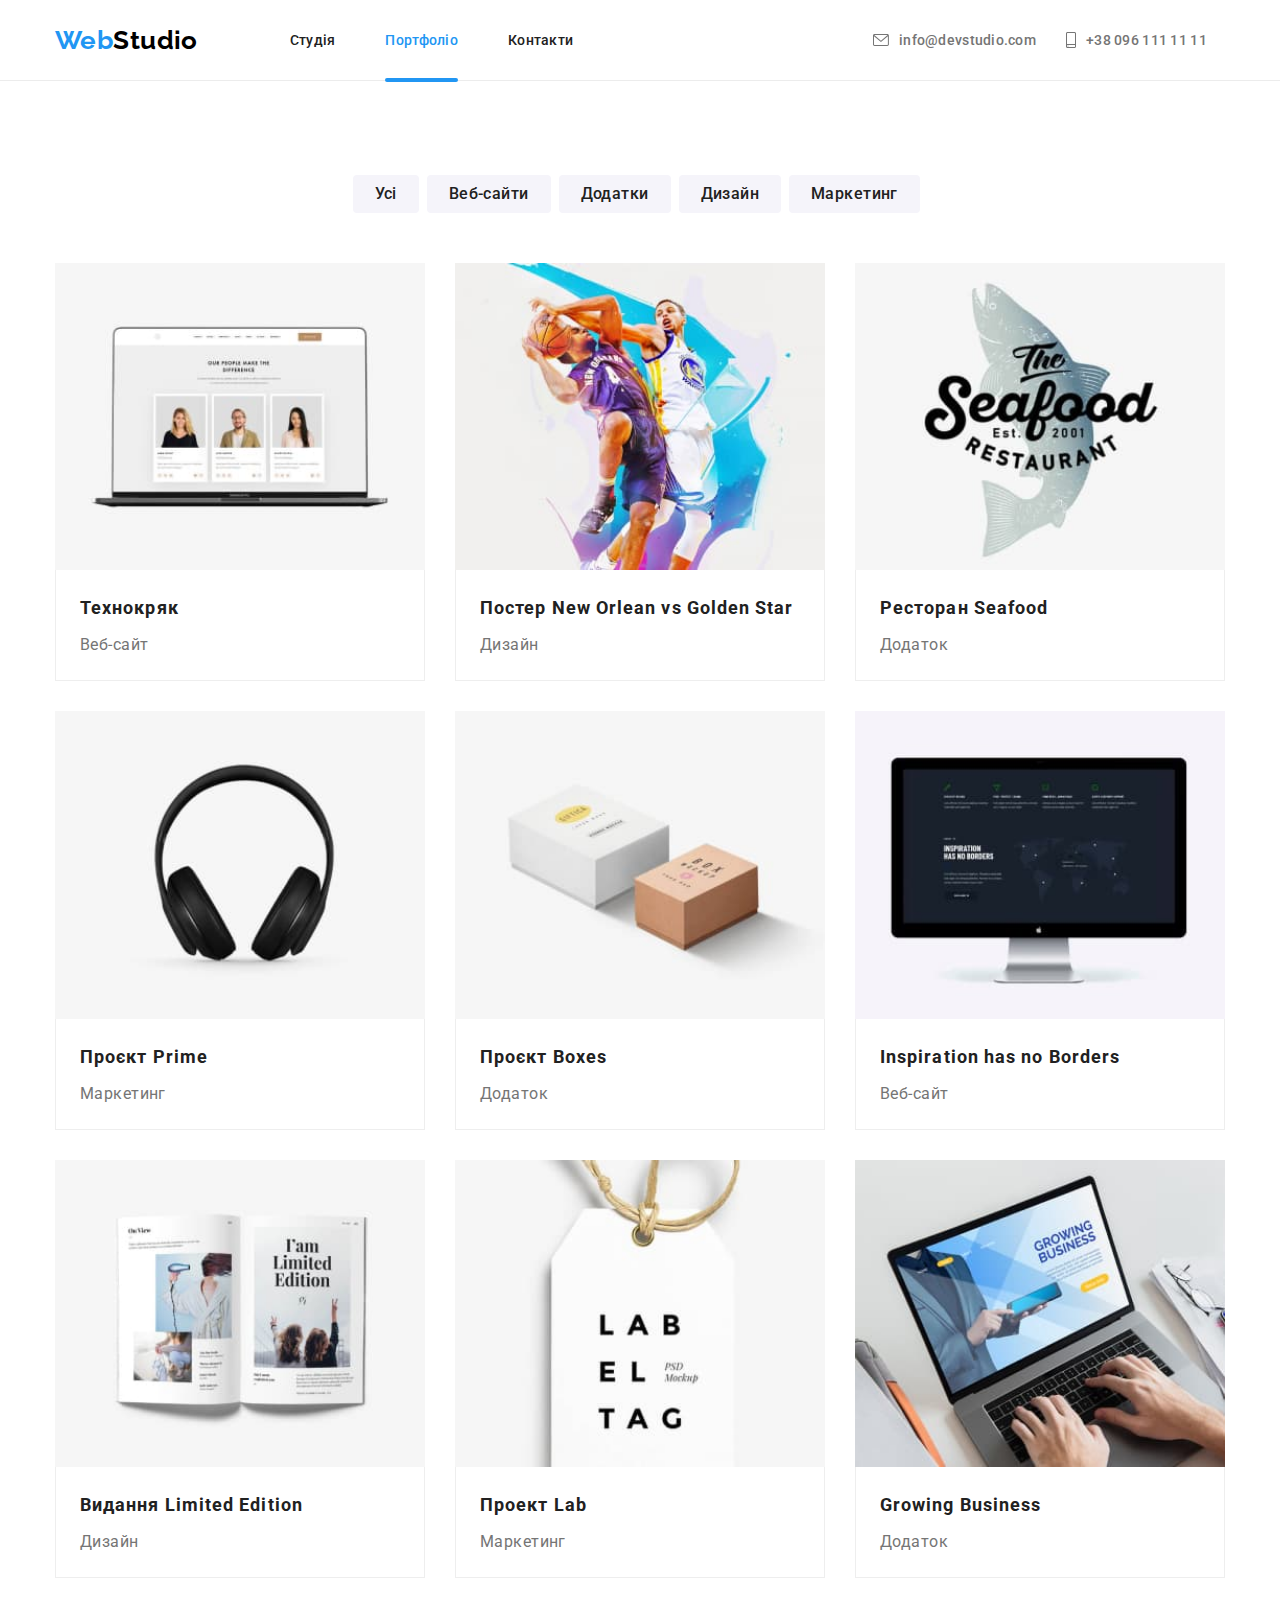
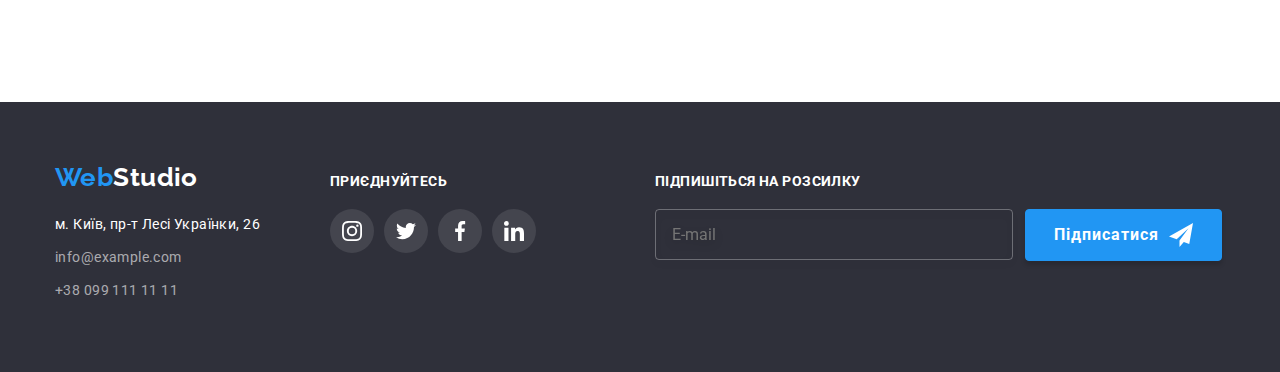
==== commit 47b11415: "descr" ====
--- a/portfolio.html
+++ b/portfolio.html
@@ -41,14 +41,20 @@
           </nav>
           <ul class="header__list">
             <li>
-              <a class="header__link" href="mailto:info@devstudio.com">
+              <a
+                class="header__link header__link--top"
+                href="mailto:info@devstudio.com"
+              >
                 <svg class="header__icon" width="16" height="12">
                   <use href="./images/icons.svg#icon-envelope"></use></svg
                 >info@devstudio.com</a
               >
             </li>
             <li>
-              <a class="header__link" href="tel:+380961111111">
+              <a
+                class="header__link header__link--bottom"
+                href="tel:+380961111111"
+              >
                 <svg class="header__icon" width="10" height="16">
                   <use href="./images/icons.svg#icon-smartphone"></use></svg
                 >+38 096 111 11 11</a
@@ -175,7 +181,7 @@
                   </p>
                 </div>
 
-                <div class="portfolio__wraper">
+                <div class="portfolio__wraper portfolio__wraper--pb">
                   <h2 class="portfolio__title">Технокряк</h2>
                   <p class="portfolio__descr">Веб-сайт</p>
                 </div>
--- a/css/main.min.css
+++ b/css/main.min.css
@@ -1 +1 @@
-h1,h2,h3,p,ul{margin:0;padding:0}img{display:block;max-width:100%;height:auto}a{display:block}a,a:visited,a:hover{text-decoration:none}ul,ol{list-style:none}:focus,:active{outline:none}a:focus,a:active{outline:none}:root{--text-color-theme-dark: #ffffff;--text-color-theme-light: #757575;--title-text-color: #212121;--contacts-color: rgba(255, 255, 255, 0.6);--logo-color: #000000;--accent-color: #2196f3;--btn-active-color: #188ce8;--background-dark: #2f303a;--background-light: #f5f4fa;--gap: 30px;--fill-color: #afb1b8;--footer-soc-background-color: rgba(255, 255, 255, 0.1);--bg-gradient: linear-gradient(rgba(47, 48, 58, 0.4), rgba(47, 48, 58, 0.4))}.title-hidden,.feature-title{position:absolute;width:1px;margin:-1px;height:1px;padding:0;overflow:hidden;border:0;clip:rect(0 0 0 0)}body{font-family:"Roboto",sans-serif;color:var(--text-color-theme-light);font-size:14px;letter-spacing:.03em}.container{width:100%;padding:0 15px;margin:0 auto}@media screen and (min-width: 480px){.container{width:480px}}@media screen and (min-width: 768px){.container{width:768px}}@media screen and (min-width: 1200px){.container{width:1200px}}.section{padding:60px 0}@media screen and (min-width: 1200px){.section{padding:94px 0}}.section__title{font-size:36px;line-height:1.167;color:var(--title-text-color);text-align:center;margin-bottom:50px}.logo,.footer__logo,.mobile__logo,.nav__logo{font-family:"Raleway",sans-serif;font-weight:700;font-size:26px;line-height:1.192}.logo-accent{color:var(--accent-color)}.header{background:var(--text-color-theme-dark);border-bottom:1px solid #ececec}@media screen and (min-width: 768px){.header__list{display:-webkit-box;display:-ms-flexbox;display:flex;-webkit-box-orient:vertical;-webkit-box-direction:normal;-ms-flex-direction:column;flex-direction:column;gap:10px}}@media screen and (min-width: 1200px){.header__list{-webkit-box-orient:horizontal;-webkit-box-direction:normal;-ms-flex-direction:row;flex-direction:row;margin-left:auto;gap:30px;width:352px;-webkit-box-align:center;-ms-flex-align:center;align-items:center}}.header__link{font-weight:500;line-height:1.143;letter-spacing:.02em;color:var(--text-color-theme-light);-webkit-transition-property:color;transition-property:color;-webkit-transition-duration:250ms;transition-duration:250ms;-webkit-transition-timing-function:cubic-bezier(0.4, 0, 0.2, 1);transition-timing-function:cubic-bezier(0.4, 0, 0.2, 1);display:-webkit-box;display:-ms-flexbox;display:flex;-webkit-box-align:center;-ms-flex-align:center;align-items:center}.header__link:focus,.header__link:hover{color:var(--accent-color)}.header__icon{fill:currentColor;margin-right:10px}.nav__logo{color:var(--logo-color)}@media screen and (min-width: 768px){.nav__logo{font-size:24px;line-height:1.167}}@media screen and (min-width: 1200px){.nav__logo{font-size:26px}}.nav__list{-webkit-box-pack:justify;-ms-flex-pack:justify;justify-content:space-between;-webkit-box-align:center;-ms-flex-align:center;align-items:center;gap:50px}.nav__link{font-weight:500;line-height:1.143;letter-spacing:.02em;color:var(--title-text-color);padding:32px 0;-webkit-transition-property:color;transition-property:color;-webkit-transition-duration:250ms;transition-duration:250ms;-webkit-transition-timing-function:cubic-bezier(0.4, 0, 0.2, 1);transition-timing-function:cubic-bezier(0.4, 0, 0.2, 1);position:relative}.nav__link:focus,.nav__link:hover{color:var(--accent-color)}.header__wraper{display:none}@media screen and (min-width: 768px){.header__wraper{display:-webkit-box;display:-ms-flexbox;display:flex;-webkit-box-pack:justify;-ms-flex-pack:justify;justify-content:space-between;-webkit-box-align:center;-ms-flex-align:center;align-items:center}.header__wraper .nav,.header__wraper .nav__list{display:-webkit-box;display:-ms-flexbox;display:flex;-webkit-box-align:center;-ms-flex-align:center;align-items:center}.header__wraper .nav__list{margin-left:87px}}@media screen and (min-width: 1200px){.header__wraper .nav__list{margin-left:92px}}.mobile{display:-webkit-box;display:-ms-flexbox;display:flex;-webkit-box-pack:justify;-ms-flex-pack:justify;justify-content:space-between;-webkit-box-align:center;-ms-flex-align:center;align-items:center}@media screen and (min-width: 768px){.mobile{display:none}}.mobile__logo{color:var(--logo-color);margin:16px 0;font-size:24px;line-height:1.167}.mobile__menu-open{padding:0;border:none;background-color:var(--text-color-theme-dark);cursor:pointer}.mobile__menu-open:hover,.mobile__menu-open:focus{fill:var(--accent-color)}.mobile__menu{position:fixed;background-color:var(--text-color-theme-dark);width:100%;height:100%;left:0;top:0;z-index:1;opacity:1;padding:48px 40px;display:-webkit-box;display:-ms-flexbox;display:flex;-webkit-box-orient:vertical;-webkit-box-direction:normal;-ms-flex-direction:column;flex-direction:column;-webkit-box-pack:justify;-ms-flex-pack:justify;justify-content:space-between}.mobile__menu.is-hidden{visibility:hidden;opacity:0;pointer-events:none}.mobile__top{position:relative}.mobile__close{position:absolute;top:10px;right:15px;background-color:var(--text-color-theme-dark);padding:0;border:none;cursor:pointer}.mobile__close:hover,.mobile__close:focus{fill:var(--accent-color)}.mobile__list{display:-webkit-box;display:-ms-flexbox;display:flex;-webkit-box-orient:vertical;-webkit-box-direction:normal;-ms-flex-direction:column;flex-direction:column;gap:32px}.mobile__list>li{position:relative}.mobile__link{font-weight:500;font-size:40px;line-height:1.175;letter-spacing:.02em;color:var(--title-text-color)}.mobile__link:hover,.mobile__link:focus{color:var(--accent-color)}.current-mobile{color:var(--accent-color)}.mobile__tell-link{font-weight:500;font-size:34px;line-height:1.176;letter-spacing:.02em;color:var(--accent-color);margin-bottom:32px}.mobile__email-link{font-weight:500;font-size:24px;line-height:1.167;letter-spacing:.02em;color:var(--text-color-theme-light);margin-bottom:64px}.menu-soc{display:-webkit-box;display:-ms-flexbox;display:flex;gap:10px}.menu-soc__link{font-weight:500;font-size:18px;line-height:1.222;letter-spacing:.02em;color:var(--accent-color);padding-right:10px}.menu-soc__link:not(:last-child){border-right:1px solid rgba(33,33,33,.2)}.current{color:var(--accent-color)}.current::after{content:"";position:absolute;width:100%;height:4px;background:var(--accent-color);border-radius:2px;bottom:-1.5px;left:0}.hero{background:var(--background-dark);padding:100px 0;text-align:center;width:100%;background-size:cover;background-position:center;background-repeat:no-repeat;background-image:var(--bg-gradient),url(../images/studio/mobile/hero-mob.jpg)}@media(min-device-pixel-ratio: 2),(-webkit-min-device-pixel-ratio: 2),(min-resolution: 192dpi),(min-resolution: 2dppx){.hero{background-image:var(--bg-gradient),url(../images/studio/mobile/hero-mob-2x.jpg)}}@media screen and (min-width: 768px){.hero{padding:118px 0;background-image:var(--bg-gradient),url(../images/studio/tablet/hero-tab.jpg)}}@media screen and (min-width: 768px)and (min-device-pixel-ratio: 2),screen and (min-width: 768px)and (-webkit-min-device-pixel-ratio: 2),screen and (min-width: 768px)and (min-resolution: 192dpi),screen and (min-width: 768px)and (min-resolution: 2dppx){.hero{background-image:var(--bg-gradient),url(../images/studio/tablet/hero-tab-2x.jpg)}}@media screen and (min-width: 1200px){.hero{padding:200px 0;background-image:var(--bg-gradient),url(../images/studio/desktop/hero.jpg)}}@media screen and (min-width: 1200px)and (min-device-pixel-ratio: 2),screen and (min-width: 1200px)and (-webkit-min-device-pixel-ratio: 2),screen and (min-width: 1200px)and (min-resolution: 192dpi),screen and (min-width: 1200px)and (min-resolution: 2dppx){.hero{background-image:var(--bg-gradient),url(../images/studio/desktop/hero-2x.jpg)}}.hero__title{font-weight:900;font-size:26px;line-height:1.364;letter-spacing:.06em;text-transform:uppercase;color:var(--text-color-theme-dark);text-align:center;max-width:360px;margin-bottom:30px;margin-left:auto;margin-right:auto}@media screen and (min-width: 1200px){.hero__title{font-size:44px;max-width:696px}}.hero__btn{font-family:inherit;font-weight:700;font-size:16px;line-height:1.875;letter-spacing:.06em;color:var(--text-color-theme-dark);background:var(--accent-color);border:none;cursor:pointer;border-radius:4px;border-color:var(--accent-color);padding:10px 32px;-webkit-transition-property:background-color;transition-property:background-color;-webkit-transition-duration:250ms;transition-duration:250ms;-webkit-transition-timing-function:cubic-bezier(0.4, 0, 0.2, 1);transition-timing-function:cubic-bezier(0.4, 0, 0.2, 1)}.hero__btn:hover,.hero__btn:focus{background-color:var(--btn-active-color)}.backdrop{position:fixed;width:100%;height:100%;background-color:rgba(0,0,0,.2);left:0;top:0;z-index:1;opacity:1;-webkit-transition:opacity 250ms;transition:opacity 250ms}.backdrop.is-hidden{visibility:hidden;opacity:0;pointer-events:none;-webkit-transition:opacity 250ms,visibility 250ms;transition:opacity 250ms,visibility 250ms}.backdrop.is-hidden.is-hidden .modal{-webkit-transform:scale(4);transform:scale(4);-webkit-transition:visibility 250ms,-webkit-transform 250ms;transition:visibility 250ms,-webkit-transform 250ms;transition:transform 250ms,visibility 250ms;transition:transform 250ms,visibility 250ms,-webkit-transform 250ms}.modal{position:absolute;top:50%;left:50%;-webkit-transform:translate(-50%, -50%);transform:translate(-50%, -50%);width:450px;height:609px;background-color:var(--text-color-theme-dark);border-radius:4px;-webkit-box-shadow:0px 1px 3px rgba(0,0,0,.12),0px 1px 1px rgba(0,0,0,.14),0px 2px 1px rgba(0,0,0,.2);box-shadow:0px 1px 3px rgba(0,0,0,.12),0px 1px 1px rgba(0,0,0,.14),0px 2px 1px rgba(0,0,0,.2);-webkit-transition:-webkit-transform 250ms;transition:-webkit-transform 250ms;transition:transform 250ms;transition:transform 250ms, -webkit-transform 250ms;padding:40px}@media screen and (min-width: 1200px){.modal{width:528px;height:581px}}.modal__btn{position:absolute;top:8px;right:8px;padding:5px;border:1px solid rgba(0,0,0,.1);border-radius:50%;background-color:var(--text-color-theme-dark);display:-webkit-box;display:-ms-flexbox;display:flex;-webkit-box-align:center;-ms-flex-align:center;align-items:center;-webkit-box-pack:center;-ms-flex-pack:center;justify-content:center}.modal__icon{fill:currentColor;-webkit-transition:fill 250ms cubic-bezier(0.4, 0, 0.2, 1);transition:fill 250ms cubic-bezier(0.4, 0, 0.2, 1)}.modal__icon:hover,.modal__icon:focus{fill:var(--accent-color)}.modal__btn:hover .modal__icon,.modal__btn:focus .modal__icon{fill:var(--accent-color)}.modal__title{font-weight:700;font-size:20px;line-height:1.15;text-align:center;color:var(--title-text-color);margin-bottom:12px;padding:0 19px}.modal__label{font-size:12px;line-height:1.667;letter-spacing:.01em;color:var(--text-color-theme-light);display:-webkit-box;display:-ms-flexbox;display:flex;-webkit-box-orient:vertical;-webkit-box-direction:normal;-ms-flex-direction:column;flex-direction:column;margin-bottom:10px;text-align:left;position:relative}.modal__input-icon{position:absolute;left:12px;bottom:11px;-webkit-transition:fill 250ms cubic-bezier(0.4, 0, 0.2, 1);transition:fill 250ms cubic-bezier(0.4, 0, 0.2, 1)}.modal__input:focus+.modal__input-icon{fill:var(--accent-color)}.modal__input,.modal__comment{border:1px solid rgba(33,33,33,.2);border-radius:4px}.modal__input{width:100%;padding:12px 42px;-webkit-transition:border-color 250ms cubic-bezier(0.4, 0, 0.2, 1);transition:border-color 250ms cubic-bezier(0.4, 0, 0.2, 1)}.modal__input:focus{border-color:var(--accent-color)}.modal__comment{resize:none;padding:12px 16px;height:120px}.modal__comment:focus{border-color:var(--accent-color)}.modal__comment::-webkit-input-placeholder{color:rgba(117,117,117,.5)}.modal__comment::-moz-placeholder{color:rgba(117,117,117,.5)}.modal__comment:-ms-input-placeholder{color:rgba(117,117,117,.5)}.modal__comment::-ms-input-placeholder{color:rgba(117,117,117,.5)}.modal__comment::placeholder,.modal__comment,.modal__input{color:rgba(117,117,117,.5)}.modal__policy{display:-webkit-box;display:-ms-flexbox;display:flex;margin-bottom:30px;margin-top:20px;position:relative;-webkit-box-align:baseline;-ms-flex-align:baseline;align-items:baseline;font-size:12px;line-height:1.167}@media screen and (min-width: 1200px){.modal__policy{font-size:inherit;line-height:inherit}}.modal__policy span{margin-left:22px}@media screen and (min-width: 1200px){.modal__policy span{margin-left:36px}}.modal__checkbox{position:absolute;width:1px;height:1px;margin:-1px;padding:0;border:0;clip:rect(0 0 0 0);overflow:hidden}.modal__checbox-icon{display:block;position:absolute;cursor:pointer;border:2px solid var(--title-text-color);fill:var(--text-color-theme-dark);border-radius:2px;-webkit-transition:border-color 250ms cubic-bezier(0.4, 0, 0.2, 1),background-color 250ms cubic-bezier(0.4, 0, 0.2, 1);transition:border-color 250ms cubic-bezier(0.4, 0, 0.2, 1),background-color 250ms cubic-bezier(0.4, 0, 0.2, 1)}@media screen and (min-width: 1200px){.modal__checbox-icon{left:14px}}.modal__checbox-link{text-decoration:underline;margin-left:8px;color:var(--accent-color)}.modal__checkbox:checked+.modal__checbox-icon{background-color:var(--accent-color);border-color:rgba(0,0,0,0)}.modal__checkbox:focus+.modal__checbox-icon{border:1px solid var(--accent-color)}.modal__form-btn{padding:10px 52px;background-color:var(--accent-color);-webkit-box-shadow:0px 4px 4px rgba(0,0,0,.15);box-shadow:0px 4px 4px rgba(0,0,0,.15);border-radius:4px;border-color:var(--accent-color);font-weight:700;font-size:16px;line-height:1.875;letter-spacing:.06em;color:var(--text-color-theme-dark);-webkit-transition:background-color 250ms cubic-bezier(0.4, 0, 0.2, 1),-webkit-box-shadow 250ms cubic-bezier(0.4, 0, 0.2, 1);transition:background-color 250ms cubic-bezier(0.4, 0, 0.2, 1),-webkit-box-shadow 250ms cubic-bezier(0.4, 0, 0.2, 1);transition:box-shadow 250ms cubic-bezier(0.4, 0, 0.2, 1),background-color 250ms cubic-bezier(0.4, 0, 0.2, 1);transition:box-shadow 250ms cubic-bezier(0.4, 0, 0.2, 1),background-color 250ms cubic-bezier(0.4, 0, 0.2, 1),-webkit-box-shadow 250ms cubic-bezier(0.4, 0, 0.2, 1)}.modal__form-btn:hover,.modal__form-btn:focus{background-color:var(--btn-active-color);-webkit-box-shadow:0px 4px 4px rgba(0,0,0,.15);box-shadow:0px 4px 4px rgba(0,0,0,.15)}.features{background-color:var(--text-color-theme-dark)}@media screen and (min-width: 768px){.features__list{display:-webkit-box;display:-ms-flexbox;display:flex;-ms-flex-wrap:wrap;flex-wrap:wrap;gap:30px}}.features__item{margin-bottom:30px}@media screen and (min-width: 768px){.features__item{width:calc((100% - var(--gap)*1)/2);margin-bottom:0}}@media screen and (min-width: 1200px){.features__item{width:calc((100% - var(--gap)*3)/4);margin-bottom:0}}.features__icon-wraper{display:-webkit-box;display:-ms-flexbox;display:flex;-webkit-box-pack:center;-ms-flex-pack:center;justify-content:center;-webkit-box-align:center;-ms-flex-align:center;align-items:center;margin-bottom:30px;padding:25px 0;border-radius:4px;background-color:#f5f4fa;-webkit-transition-property:-webkit-filter;transition-property:-webkit-filter;transition-property:filter;transition-property:filter, -webkit-filter;-webkit-transition-duration:250ms;transition-duration:250ms;-webkit-transition-timing-function:cubic-bezier(0.4, 0, 0.2, 1);transition-timing-function:cubic-bezier(0.4, 0, 0.2, 1)}.features__icon-wraper:hover{-webkit-filter:drop-shadow(0px 4px 4px rgba(0, 0, 0, 0.25));filter:drop-shadow(0px 4px 4px rgba(0, 0, 0, 0.25))}.features__title{font-size:14px;line-height:1.143;text-transform:uppercase;color:var(--title-text-color);margin-bottom:10px}.features__descr{line-height:1.714;color:var(--text-color-theme-light)}.services{padding-top:0;display:none}.services__thumb{position:relative;min-height:294px;margin-bottom:30px}.services__thumb>img{position:absolute;top:0;left:0;-o-object-fit:cover;object-fit:cover}.services__description{position:absolute;width:100%;padding:27px 0;font-weight:700;line-height:1.143;text-transform:uppercase;color:var(--text-color-theme-dark);background-color:#2f303a;opacity:80%;bottom:0;display:-webkit-box;display:-ms-flexbox;display:flex;-webkit-box-pack:center;-ms-flex-pack:center;justify-content:center;-webkit-box-align:center;-ms-flex-align:center;align-items:center;text-align:center}@media screen and (min-width: 1200px){.services{display:block}.services__list{display:-webkit-box;display:-ms-flexbox;display:flex;gap:30px}}.our-team{background:var(--background-light);width:100%}@media screen and (min-width: 768px){.our-team__list{display:-webkit-box;display:-ms-flexbox;display:flex;-ms-flex-wrap:wrap;flex-wrap:wrap;gap:30px}}.our-team__item{background:var(--text-color-theme-dark);margin-bottom:30px;border-radius:0px 0px 4px 4px;-webkit-box-shadow:0px 1px 3px rgba(0,0,0,.12),0px 1px 1px rgba(0,0,0,.14),0px 2px 1px rgba(0,0,0,.2);box-shadow:0px 1px 3px rgba(0,0,0,.12),0px 1px 1px rgba(0,0,0,.14),0px 2px 1px rgba(0,0,0,.2)}@media screen and (min-width: 768px){.our-team__item{width:calc((100% - var(--gap)*1)/2);margin-bottom:0}}@media screen and (min-width: 1200px){.our-team__item{width:calc((100% - var(--gap)*3)/4);margin-bottom:0}}.our-team__content{padding:30px 32px}.our-team__name{font-weight:500;font-size:16px;line-height:1.188;color:var(--title-text-color);text-align:center}.our-team__descr{font-size:16px;line-height:1.188;color:var(--text-color-theme-light);text-align:center;margin-top:10px}.our-soc{display:-webkit-box;display:-ms-flexbox;display:flex;-webkit-box-align:center;-ms-flex-align:center;align-items:center;-webkit-box-pack:center;-ms-flex-pack:center;justify-content:center;gap:10px;margin-top:16px}.our-soc__item{width:44px;height:44px;display:-webkit-box;display:-ms-flexbox;display:flex;gap:10px}.our-soc__link{display:-webkit-box;display:-ms-flexbox;display:flex;-webkit-box-pack:center;-ms-flex-pack:center;justify-content:center;-webkit-box-align:center;-ms-flex-align:center;align-items:center;width:100%;height:100%;border-radius:50%;background-color:var(--text-color-theme-dark);fill:var(--fill-color);-webkit-transition-property:background-color;transition-property:background-color;-webkit-transition-duration:250ms;transition-duration:250ms;-webkit-transition-timing-function:cubic-bezier(0.4, 0, 0.2, 1);transition-timing-function:cubic-bezier(0.4, 0, 0.2, 1)}.our-soc__link:hover,.our-soc__link:focus{background-color:var(--accent-color)}.our-soc__icon{-webkit-transition-property:fill;transition-property:fill;-webkit-transition-duration:250ms;transition-duration:250ms;-webkit-transition-timing-function:cubic-bezier(0.4, 0, 0.2, 1);transition-timing-function:cubic-bezier(0.4, 0, 0.2, 1)}.our-soc__icon:hover,.our-soc__icon:focus{fill:var(--text-color-theme-dark)}.our-soc__link:hover .our-soc__icon,.our-soc__link:focus .our-soc__icon{fill:var(--text-color-theme-dark)}.clients{display:-webkit-box;display:-ms-flexbox;display:flex;-ms-flex-wrap:wrap;flex-wrap:wrap;gap:30px}.clients li{width:calc((100% - var(--gap)*1)/2)}@media screen and (min-width: 768px){.clients li{width:calc((100% - var(--gap)*2)/3)}}@media screen and (min-width: 1200px){.clients li{width:calc((100% - var(--gap)*5)/6)}}.clients__link{display:-webkit-box;display:-ms-flexbox;display:flex;-webkit-box-align:center;-ms-flex-align:center;align-items:center;-webkit-box-pack:center;-ms-flex-pack:center;justify-content:center;height:92px;padding:15px 0;border:1px solid #afb1b8;border-radius:4px;-webkit-transition-property:border-color;transition-property:border-color;-webkit-transition-duration:250ms;transition-duration:250ms;-webkit-transition-timing-function:cubic-bezier(0.4, 0, 0.2, 1);transition-timing-function:cubic-bezier(0.4, 0, 0.2, 1)}.clients__link:hover,.clients__link:focus{border-color:var(--accent-color)}.clients__logo{fill:var(--fill-color);-webkit-transition-property:fill;transition-property:fill;-webkit-transition-duration:250ms;transition-duration:250ms;-webkit-transition-timing-function:cubic-bezier(0.4, 0, 0.2, 1);transition-timing-function:cubic-bezier(0.4, 0, 0.2, 1)}.clients__logo:hover,.clients__logo:focus{fill:var(--accent-color)}.clients__link:hover .clients__logo,.clients__link:focus .clients__logo{fill:var(--accent-color)}.footer{background:var(--background-dark);padding:60px 0}.footer__logo{color:var(--text-color-theme-dark)}.footer__wraper{text-align:center}@media screen and (min-width: 768px){.footer__wraper .footer__link-wraper{display:-webkit-box;display:-ms-flexbox;display:flex;-ms-flex-pack:distribute;justify-content:space-around;-webkit-box-align:baseline;-ms-flex-align:baseline;align-items:baseline}}@media screen and (min-width: 1200px){.footer__wraper{text-align:left;display:-webkit-box;display:-ms-flexbox;display:flex;-webkit-box-align:baseline;-ms-flex-align:baseline;align-items:baseline}}.footer__soc-link{margin-top:60px}@media screen and (min-width: 768px){.footer__soc-link{margin-top:0}}@media screen and (min-width: 1200px){.footer__soc-link{margin-left:70px}}.footer__text{font-weight:700;font-size:14px;line-height:1.143;color:var(--text-color-theme-dark);margin-bottom:20px;text-transform:uppercase}.footer__list{display:-webkit-box;display:-ms-flexbox;display:flex;-webkit-box-align:center;-ms-flex-align:center;align-items:center;-webkit-box-pack:center;-ms-flex-pack:center;justify-content:center;gap:10px}.footer__item{width:44px;height:44px;display:-webkit-box;display:-ms-flexbox;display:flex}.footer__link{width:100%;height:100%;padding:12px;border-radius:50%;background-color:var(--footer-soc-background-color);fill:var(--text-color-theme-dark);-webkit-transition-property:background-color;transition-property:background-color;-webkit-transition-duration:250ms;transition-duration:250ms;-webkit-transition-timing-function:cubic-bezier(0.4, 0, 0.2, 1);transition-timing-function:cubic-bezier(0.4, 0, 0.2, 1)}.footer__link:hover,.footer__link:focus{background-color:var(--accent-color)}.footer__form-wraper{width:100%;margin-top:60px}@media screen and (min-width: 768px){.footer__form-wraper{margin-left:auto;margin-right:auto}}@media screen and (min-width: 1200px){.footer__form-wraper{width:570px;display:-webkit-box;display:-ms-flexbox;display:flex;-webkit-box-orient:vertical;-webkit-box-direction:normal;-ms-flex-direction:column;flex-direction:column;margin-left:auto;margin-top:0;margin-right:0;margin-left:auto}}.footer__form{width:100%}@media screen and (min-width: 1200px){.footer__form{display:-webkit-box;display:-ms-flexbox;display:flex;-webkit-box-align:center;-ms-flex-align:center;align-items:center;gap:12px}}.footer__form-label>input{width:100%;padding:15px 16px;font-size:16px;line-height:1.25px;color:rgba(255,255,255,.6);background-color:inherit;border:1px solid rgba(255,255,255,.3);-webkit-filter:drop-shadow(0px 4px 4px rgba(0, 0, 0, 0.15));filter:drop-shadow(0px 4px 4px rgba(0, 0, 0, 0.15));border-radius:4px}.footer__form-label>input:focus{border-color:var(--accent-color)}@media screen and (min-width: 768px){.footer__form-label>input{width:450px}}@media screen and (min-width: 1200px){.footer__form-label>input{width:358px}}.footer__btn{-webkit-box-sizing:content-box;box-sizing:content-box;padding:10px 28px;margin:0 auto;border:1px solid var(--accent-color);background-color:var(--accent-color);-webkit-box-shadow:0px 4px 4px rgba(0,0,0,.15);box-shadow:0px 4px 4px rgba(0,0,0,.15);border-radius:4px;display:-webkit-box;display:-ms-flexbox;display:flex;-webkit-box-align:center;-ms-flex-align:center;align-items:center;font-weight:700;font-size:16px;line-height:1.875;letter-spacing:.06em;color:var(--text-color-theme-dark);margin-top:20px}.footer__btn:hover,.footer__btn:focus{background-color:var(--btn-active-color)}@media screen and (min-width: 1200px){.footer__btn{margin:0}}.footer__btn-icon{margin-left:10px}.address{margin-top:20px}.address__list{display:-webkit-box;display:-ms-flexbox;display:flex;-webkit-box-orient:vertical;-webkit-box-direction:normal;-ms-flex-direction:column;flex-direction:column;gap:9px}.address__map{line-height:1.71;color:var(--text-color-theme-dark);font-style:normal;-webkit-transition-property:color;transition-property:color;-webkit-transition-duration:250ms;transition-duration:250ms;-webkit-transition-timing-function:cubic-bezier(0.4, 0, 0.2, 1);transition-timing-function:cubic-bezier(0.4, 0, 0.2, 1)}.address__map:hover,.address__map:focus{color:var(--accent-color)}.address__contacts{font-style:normal;line-height:1.71;color:var(--contacts-color);-webkit-transition-property:color;transition-property:color;-webkit-transition-duration:250ms;transition-duration:250ms;-webkit-transition-timing-function:cubic-bezier(0.4, 0, 0.2, 1);transition-timing-function:cubic-bezier(0.4, 0, 0.2, 1)}.address__contacts:hover,.address__contacts:focus{color:var(--accent-color)}.portfolio__nav{display:-webkit-box;display:-ms-flexbox;display:flex;-ms-flex-wrap:wrap;flex-wrap:wrap;gap:8px;width:326px;margin-bottom:40px}@media screen and (min-width: 768px){.portfolio__nav{width:575px;margin-bottom:30px;margin-left:auto;margin-right:auto}}@media screen and (min-width: 1200px){.portfolio__nav{margin-bottom:50px}}.portfolio__nav-list{margin-bottom:6px}@media screen and (min-width: 768px){.portfolio__nav-list{margin-bottom:0}}.portfolio__nav-btn{font-family:inherit;letter-spacing:inherit;background:var(--background-light);font-weight:500;font-size:16px;line-height:1.625;color:var(--title-text-color);border:none;cursor:pointer;text-align:center;border-radius:4px;padding:6px 22px;-webkit-transition-property:color,background-color,-webkit-box-shadow;transition-property:color,background-color,-webkit-box-shadow;transition-property:color,background-color,box-shadow;transition-property:color,background-color,box-shadow,-webkit-box-shadow;-webkit-transition-duration:250ms;transition-duration:250ms;-webkit-transition-timing-function:cubic-bezier(0.4, 0, 0.2, 1);transition-timing-function:cubic-bezier(0.4, 0, 0.2, 1)}.portfolio__nav-btn:hover,.portfolio__nav-btn:focus{color:var(--text-color-theme-dark);background-color:var(--accent-color);outline:none;-webkit-box-shadow:0px 1px 1px rgba(0,0,0,.12),0px 4px 4px rgba(0,0,0,.06),1px 4px 6px rgba(0,0,0,.16);box-shadow:0px 1px 1px rgba(0,0,0,.12),0px 4px 4px rgba(0,0,0,.06),1px 4px 6px rgba(0,0,0,.16)}.portfolio__set{display:-webkit-box;display:-ms-flexbox;display:flex;-ms-flex-wrap:wrap;flex-wrap:wrap;margin-left:auto;margin-right:auto;margin:0;padding:0}@media screen and (min-width: 768px){.portfolio__set{-webkit-box-pack:justify;-ms-flex-pack:justify;justify-content:space-between}}.portfolio__item:not(:last-child){margin-bottom:30px}@media screen and (min-width: 768px){.portfolio__item{width:calc((100% - var(--gap)*1)/2)}}@media screen and (min-width: 1200px){.portfolio__item{width:calc((100% - var(--gap)*2)/3)}}.portfolio__link{display:block;-webkit-transition-property:-webkit-box-shadow;transition-property:-webkit-box-shadow;transition-property:box-shadow;transition-property:box-shadow, -webkit-box-shadow;-webkit-transition-duration:250ms;transition-duration:250ms;-webkit-transition-timing-function:cubic-bezier(0.4, 0, 0.2, 1);transition-timing-function:cubic-bezier(0.4, 0, 0.2, 1)}.portfolio__link:hover,.portfolio__link:focus{-webkit-box-shadow:0px 1px 3px rgba(0,0,0,.12),0px 1px 1px rgba(0,0,0,.14),0px 2px 1px rgba(0,0,0,.2);box-shadow:0px 1px 3px rgba(0,0,0,.12),0px 1px 1px rgba(0,0,0,.14),0px 2px 1px rgba(0,0,0,.2)}.portfolio__wraper{padding:20px 24px;border-left:1px solid #eee;border-right:1px solid #eee;border-bottom:1px solid #eee}.portfolio__title{font-weight:700;font-size:18px;line-height:2;letter-spacing:.06em;color:var(--title-text-color);margin-bottom:4px}.portfolio__descr{font-size:16px;line-height:1.875;color:var(--text-color-theme-light)}.overlay{position:relative;overflow:hidden}.overlay__text{position:absolute;left:0;top:0;background-color:rgba(33,150,243,.9);width:100%;height:100%;padding:63px 24px;font-size:18px;line-height:1.556;color:var(--text-color-theme-dark);-webkit-transform:translateY(101%);transform:translateY(101%);-webkit-transition-property:-webkit-transform;transition-property:-webkit-transform;transition-property:transform;transition-property:transform, -webkit-transform;-webkit-transition-duration:250ms;transition-duration:250ms;-webkit-transition-timing-function:cubic-bezier(0.4, 0, 0.2, 1);transition-timing-function:cubic-bezier(0.4, 0, 0.2, 1)}.portfolio__link:hover .overlay__text{-webkit-transform:translateY(0);transform:translateY(0)}/*# sourceMappingURL=main.min.css.map */+h1,h2,h3,p,ul{margin:0;padding:0}img{display:block;max-width:100%;height:auto}a{display:block}a,a:visited,a:hover{text-decoration:none}ul,ol{list-style:none}:focus,:active{outline:none}a:focus,a:active{outline:none}:root{--text-color-theme-dark: #ffffff;--text-color-theme-light: #757575;--title-text-color: #212121;--contacts-color: rgba(255, 255, 255, 0.6);--logo-color: #000000;--accent-color: #2196f3;--btn-active-color: #188ce8;--background-dark: #2f303a;--background-light: #f5f4fa;--gap: 30px;--fill-color: #afb1b8;--footer-soc-background-color: rgba(255, 255, 255, 0.1);--bg-gradient: linear-gradient(rgba(47, 48, 58, 0.4), rgba(47, 48, 58, 0.4))}.portfolio .title-hidden,.feature-title{position:absolute;width:1px;margin:-1px;height:1px;padding:0;overflow:hidden;border:0;clip:rect(0 0 0 0)}body{font-family:"Roboto",sans-serif;color:var(--text-color-theme-light);font-size:14px;letter-spacing:.03em}.container{width:100%;padding:0 15px;margin:0 auto}@media screen and (min-width: 480px){.container{width:480px}}@media screen and (min-width: 768px){.container{width:768px}}@media screen and (min-width: 1200px){.container{width:1200px}}.section{padding:60px 0}@media screen and (min-width: 1200px){.section{padding:94px 0}}.section__title{font-size:28px;line-height:1.179;margin-bottom:30px;color:var(--title-text-color);text-align:center}@media screen and (min-width: 1200px){.section__title{font-size:36px;line-height:1.167;margin-bottom:50px}}.logo,.footer__logo,.mobile__logo,.nav__logo{font-family:"Raleway",sans-serif;font-weight:700;font-size:26px;line-height:1.192}.logo-accent{color:var(--accent-color)}.header{background:var(--text-color-theme-dark);border-bottom:1px solid #ececec}@media screen and (min-width: 768px){.header__list{display:-webkit-box;display:-ms-flexbox;display:flex;-webkit-box-orient:vertical;-webkit-box-direction:normal;-ms-flex-direction:column;flex-direction:column;gap:10px}}@media screen and (min-width: 1200px){.header__list{-webkit-box-orient:horizontal;-webkit-box-direction:normal;-ms-flex-direction:row;flex-direction:row;margin-left:auto;gap:30px;width:352px;-webkit-box-align:center;-ms-flex-align:center;align-items:center}}.header__link--top{padding-top:18px}.header__link--bottom{padding-bottom:18px}.header__link{font-weight:500;line-height:1.143;letter-spacing:.02em;color:var(--text-color-theme-light);-webkit-transition-property:color;transition-property:color;-webkit-transition-duration:250ms;transition-duration:250ms;-webkit-transition-timing-function:cubic-bezier(0.4, 0, 0.2, 1);transition-timing-function:cubic-bezier(0.4, 0, 0.2, 1);display:-webkit-box;display:-ms-flexbox;display:flex;-webkit-box-align:center;-ms-flex-align:center;align-items:center}.header__link:focus,.header__link:hover{color:var(--accent-color)}@media screen and (min-width: 1200px){.header__link{padding:32px 0}}.header__icon{fill:currentColor;margin-right:10px}.nav__logo{color:var(--logo-color);padding:24px 0}@media screen and (min-width: 768px){.nav__logo{font-size:24px;line-height:1.167}}@media screen and (min-width: 1200px){.nav__logo{font-size:26px}}.nav__list{-webkit-box-pack:justify;-ms-flex-pack:justify;justify-content:space-between;-webkit-box-align:center;-ms-flex-align:center;align-items:center;gap:50px}.nav__link{font-weight:500;line-height:1.143;letter-spacing:.02em;color:var(--title-text-color);padding:32px 0;-webkit-transition-property:color;transition-property:color;-webkit-transition-duration:250ms;transition-duration:250ms;-webkit-transition-timing-function:cubic-bezier(0.4, 0, 0.2, 1);transition-timing-function:cubic-bezier(0.4, 0, 0.2, 1);position:relative}.nav__link:focus,.nav__link:hover{color:var(--accent-color)}.header__wraper{display:none}@media screen and (min-width: 768px){.header__wraper{display:-webkit-box;display:-ms-flexbox;display:flex;-webkit-box-pack:justify;-ms-flex-pack:justify;justify-content:space-between;-webkit-box-align:center;-ms-flex-align:center;align-items:center}.header__wraper .nav,.header__wraper .nav__list{display:-webkit-box;display:-ms-flexbox;display:flex;-webkit-box-align:center;-ms-flex-align:center;align-items:center}.header__wraper .nav__list{margin-left:87px}}@media screen and (min-width: 1200px){.header__wraper .nav__list{margin-left:92px}}.mobile{display:-webkit-box;display:-ms-flexbox;display:flex;-webkit-box-pack:justify;-ms-flex-pack:justify;justify-content:space-between;-webkit-box-align:center;-ms-flex-align:center;align-items:center}@media screen and (min-width: 768px){.mobile{display:none}}.mobile__logo{color:var(--logo-color);margin:16px 0;font-size:24px;line-height:1.167}.mobile__menu-open{padding:0;border:none;background-color:var(--text-color-theme-dark);cursor:pointer}.mobile__menu-open:hover,.mobile__menu-open:focus{fill:var(--accent-color)}.mobile__menu{position:fixed;background-color:var(--text-color-theme-dark);width:100%;height:100%;left:0;top:0;z-index:1;opacity:1;padding:48px 40px;display:-webkit-box;display:-ms-flexbox;display:flex;-webkit-box-orient:vertical;-webkit-box-direction:normal;-ms-flex-direction:column;flex-direction:column;-webkit-box-pack:justify;-ms-flex-pack:justify;justify-content:space-between}.mobile__menu.is-hidden{visibility:hidden;opacity:0;pointer-events:none}.mobile__top{position:relative}.mobile__close{position:absolute;top:10px;right:15px;background-color:var(--text-color-theme-dark);padding:0;border:none;cursor:pointer}.mobile__close:hover,.mobile__close:focus{fill:var(--accent-color)}.mobile__list{display:-webkit-box;display:-ms-flexbox;display:flex;-webkit-box-orient:vertical;-webkit-box-direction:normal;-ms-flex-direction:column;flex-direction:column;gap:32px}.mobile__list>li{position:relative}.mobile__link{font-weight:500;font-size:40px;line-height:1.175;letter-spacing:.02em;color:var(--title-text-color)}.mobile__link:hover,.mobile__link:focus{color:var(--accent-color)}.current-mobile{color:var(--accent-color)}.mobile__tell-link{font-weight:500;font-size:34px;line-height:1.176;letter-spacing:.02em;color:var(--accent-color);margin-bottom:32px}.mobile__email-link{font-weight:500;font-size:24px;line-height:1.167;letter-spacing:.02em;color:var(--text-color-theme-light);margin-bottom:64px}.menu-soc{display:-webkit-box;display:-ms-flexbox;display:flex;gap:10px;-ms-flex-wrap:wrap;flex-wrap:wrap}.menu-soc__link{font-weight:500;font-size:18px;line-height:1.222;letter-spacing:.02em;padding-right:10px}.menu-soc__link>a{color:var(--accent-color)}.menu-soc__link:not(:last-child){border-right:1px solid rgba(33,33,33,.2)}.current{color:var(--accent-color)}.current::after{content:"";position:absolute;width:100%;height:4px;background:var(--accent-color);border-radius:2px;bottom:-1.5px;left:0}.hero{background:var(--background-dark);padding:100px 0;text-align:center;width:100%;max-width:1600px;margin:0 auto;background-size:cover;background-position:center;background-repeat:no-repeat;background-image:var(--bg-gradient),url(../images/studio/mobile/hero-mob.jpg)}@media(min-device-pixel-ratio: 2),(-webkit-min-device-pixel-ratio: 2),(min-resolution: 192dpi),(min-resolution: 2dppx){.hero{background-image:var(--bg-gradient),url(../images/studio/mobile/hero-mob-2x.jpg)}}@media screen and (min-width: 768px){.hero{padding:118px 0;background-image:var(--bg-gradient),url(../images/studio/tablet/hero-tab.jpg)}}@media screen and (min-width: 768px)and (min-device-pixel-ratio: 2),screen and (min-width: 768px)and (-webkit-min-device-pixel-ratio: 2),screen and (min-width: 768px)and (min-resolution: 192dpi),screen and (min-width: 768px)and (min-resolution: 2dppx){.hero{background-image:var(--bg-gradient),url(../images/studio/tablet/hero-tab-2x.jpg)}}@media screen and (min-width: 1200px){.hero{padding:200px 0;background-image:var(--bg-gradient),url(../images/studio/desktop/hero.jpg)}}@media screen and (min-width: 1200px)and (min-device-pixel-ratio: 2),screen and (min-width: 1200px)and (-webkit-min-device-pixel-ratio: 2),screen and (min-width: 1200px)and (min-resolution: 192dpi),screen and (min-width: 1200px)and (min-resolution: 2dppx){.hero{background-image:var(--bg-gradient),url(../images/studio/desktop/hero-2x.jpg)}}.hero__title{font-weight:900;font-size:26px;line-height:1.364;letter-spacing:.06em;text-transform:uppercase;color:var(--text-color-theme-dark);text-align:center;max-width:360px;margin-bottom:30px;margin-left:auto;margin-right:auto}@media screen and (min-width: 1200px){.hero__title{font-size:44px;max-width:696px}}.hero__btn{font-family:inherit;font-weight:700;font-size:16px;line-height:1.875;letter-spacing:.06em;color:var(--text-color-theme-dark);background:var(--accent-color);border:none;cursor:pointer;border-radius:4px;border-color:var(--accent-color);padding:10px 32px;-webkit-transition-property:background-color;transition-property:background-color;-webkit-transition-duration:250ms;transition-duration:250ms;-webkit-transition-timing-function:cubic-bezier(0.4, 0, 0.2, 1);transition-timing-function:cubic-bezier(0.4, 0, 0.2, 1)}.hero__btn:hover,.hero__btn:focus{background-color:var(--btn-active-color)}.backdrop{position:fixed;width:100%;height:100%;background-color:rgba(0,0,0,.2);left:0;top:0;z-index:1;opacity:1;-webkit-transition:opacity 250ms;transition:opacity 250ms}.backdrop.is-hidden{visibility:hidden;opacity:0;pointer-events:none;-webkit-transition:opacity 250ms,visibility 250ms;transition:opacity 250ms,visibility 250ms}.backdrop.is-hidden.is-hidden .modal{-webkit-transform:scale(4);transform:scale(4);-webkit-transition:visibility 250ms,-webkit-transform 250ms;transition:visibility 250ms,-webkit-transform 250ms;transition:transform 250ms,visibility 250ms;transition:transform 250ms,visibility 250ms,-webkit-transform 250ms}.modal{position:absolute;top:50%;left:50%;-webkit-transform:translate(-50%, -50%);transform:translate(-50%, -50%);max-width:96%;width:450px;background-color:var(--text-color-theme-dark);border-radius:4px;-webkit-box-shadow:0px 1px 3px rgba(0,0,0,.12),0px 1px 1px rgba(0,0,0,.14),0px 2px 1px rgba(0,0,0,.2);box-shadow:0px 1px 3px rgba(0,0,0,.12),0px 1px 1px rgba(0,0,0,.14),0px 2px 1px rgba(0,0,0,.2);-webkit-transition:-webkit-transform 250ms;transition:-webkit-transform 250ms;transition:transform 250ms;transition:transform 250ms, -webkit-transform 250ms;padding:40px}@media screen and (min-width: 1200px){.modal{width:528px}}.modal__btn{position:absolute;top:8px;right:8px;padding:5px;border:1px solid rgba(0,0,0,.1);border-radius:50%;background-color:var(--text-color-theme-dark);display:-webkit-box;display:-ms-flexbox;display:flex;-webkit-box-align:center;-ms-flex-align:center;align-items:center;-webkit-box-pack:center;-ms-flex-pack:center;justify-content:center}.modal__icon{fill:currentColor;-webkit-transition:fill 250ms cubic-bezier(0.4, 0, 0.2, 1);transition:fill 250ms cubic-bezier(0.4, 0, 0.2, 1)}.modal__icon:hover,.modal__icon:focus{fill:var(--accent-color)}.modal__btn:hover .modal__icon,.modal__btn:focus .modal__icon{fill:var(--accent-color)}.modal__title{font-weight:700;font-size:20px;line-height:1.15;text-align:center;color:var(--title-text-color);margin-bottom:12px;padding:0 19px}.modal__label{font-size:12px;line-height:1.667;letter-spacing:.01em;color:var(--text-color-theme-light);display:-webkit-box;display:-ms-flexbox;display:flex;-webkit-box-orient:vertical;-webkit-box-direction:normal;-ms-flex-direction:column;flex-direction:column;margin-bottom:10px;text-align:left;position:relative}.modal__label--bottom{margin-bottom:20px}.modal__input-icon{position:absolute;left:12px;bottom:11px;-webkit-transition:fill 250ms cubic-bezier(0.4, 0, 0.2, 1);transition:fill 250ms cubic-bezier(0.4, 0, 0.2, 1)}.modal__input:focus+.modal__input-icon{fill:var(--accent-color)}.modal__input,.modal__comment{border:1px solid rgba(33,33,33,.2);border-radius:4px}.modal__input{width:100%;padding:12px 42px;-webkit-transition:border-color 250ms cubic-bezier(0.4, 0, 0.2, 1);transition:border-color 250ms cubic-bezier(0.4, 0, 0.2, 1)}.modal__input:focus{border-color:var(--accent-color)}.modal__comment{resize:none;padding:12px 16px;height:120px}.modal__comment:focus{border-color:var(--accent-color)}.modal__comment::-webkit-input-placeholder{color:rgba(117,117,117,.5)}.modal__comment::-moz-placeholder{color:rgba(117,117,117,.5)}.modal__comment:-ms-input-placeholder{color:rgba(117,117,117,.5)}.modal__comment::-ms-input-placeholder{color:rgba(117,117,117,.5)}.modal__comment::placeholder,.modal__comment,.modal__input{color:rgba(117,117,117,.5)}.modal__policy{display:inline-block;font-size:12px;line-height:1.167;margin-bottom:30px}@media screen and (min-width: 1200px){.modal__policy{font-size:14px;line-height:1.7}}.modal__policy span{margin-left:8px}.modal__checkbox{position:absolute;width:1px;height:1px;margin:-1px;padding:0;border:0;clip:rect(0 0 0 0);overflow:hidden}.modal__checbox-icon{vertical-align:text-bottom;cursor:pointer;border:2px solid var(--title-text-color);fill:var(--text-color-theme-dark);border-radius:2px;-webkit-transition:border-color 250ms cubic-bezier(0.4, 0, 0.2, 1),background-color 250ms cubic-bezier(0.4, 0, 0.2, 1);transition:border-color 250ms cubic-bezier(0.4, 0, 0.2, 1),background-color 250ms cubic-bezier(0.4, 0, 0.2, 1)}@media screen and (min-width: 1200px){.modal__checbox-icon{vertical-align:text-top}}.modal__checbox-link{display:inline;vertical-align:middle;text-decoration:underline;margin-left:8px;color:var(--accent-color)}.modal__checkbox:checked+.modal__checbox-icon{background-color:var(--accent-color);border-color:rgba(0,0,0,0)}.modal__checkbox:focus+.modal__checbox-icon{border:1px solid var(--accent-color)}.modal__form-btn{padding:10px 52px;background-color:var(--accent-color);-webkit-box-shadow:0px 4px 4px rgba(0,0,0,.15);box-shadow:0px 4px 4px rgba(0,0,0,.15);border-radius:4px;border-color:var(--accent-color);font-weight:700;font-size:16px;line-height:1.875;letter-spacing:.06em;color:var(--text-color-theme-dark);-webkit-transition:background-color 250ms cubic-bezier(0.4, 0, 0.2, 1),-webkit-box-shadow 250ms cubic-bezier(0.4, 0, 0.2, 1);transition:background-color 250ms cubic-bezier(0.4, 0, 0.2, 1),-webkit-box-shadow 250ms cubic-bezier(0.4, 0, 0.2, 1);transition:box-shadow 250ms cubic-bezier(0.4, 0, 0.2, 1),background-color 250ms cubic-bezier(0.4, 0, 0.2, 1);transition:box-shadow 250ms cubic-bezier(0.4, 0, 0.2, 1),background-color 250ms cubic-bezier(0.4, 0, 0.2, 1),-webkit-box-shadow 250ms cubic-bezier(0.4, 0, 0.2, 1)}.modal__form-btn:hover,.modal__form-btn:focus{background-color:var(--btn-active-color);-webkit-box-shadow:0px 4px 4px rgba(0,0,0,.15);box-shadow:0px 4px 4px rgba(0,0,0,.15)}.features{background-color:var(--text-color-theme-dark)}@media screen and (min-width: 768px){.features__list{display:-webkit-box;display:-ms-flexbox;display:flex;-ms-flex-wrap:wrap;flex-wrap:wrap;gap:30px}}.features__item{margin-bottom:30px}.features__item:last-child{margin-bottom:0}@media screen and (min-width: 768px){.features__item{width:calc((100% - var(--gap)*1)/2);margin-bottom:0}}@media screen and (min-width: 1200px){.features__item{width:calc((100% - var(--gap)*3)/4);margin-bottom:0}}.features__icon-wraper{display:-webkit-box;display:-ms-flexbox;display:flex;-webkit-box-pack:center;-ms-flex-pack:center;justify-content:center;-webkit-box-align:center;-ms-flex-align:center;align-items:center;height:120px;margin-bottom:30px;border-radius:4px;background-color:#f5f4fa;-webkit-transition-property:-webkit-filter;transition-property:-webkit-filter;transition-property:filter;transition-property:filter, -webkit-filter;-webkit-transition-duration:250ms;transition-duration:250ms;-webkit-transition-timing-function:cubic-bezier(0.4, 0, 0.2, 1);transition-timing-function:cubic-bezier(0.4, 0, 0.2, 1)}.features__icon-wraper:hover{-webkit-filter:drop-shadow(0px 4px 4px rgba(0, 0, 0, 0.25));filter:drop-shadow(0px 4px 4px rgba(0, 0, 0, 0.25))}.features__title{font-size:14px;line-height:1.143;text-transform:uppercase;color:var(--title-text-color);margin-bottom:10px;text-align:center}@media screen and (min-width: 768px){.features__title{text-align:left}}.features__descr{line-height:1.714;color:var(--text-color-theme-light)}.services{padding-top:0;display:none}.services__item{position:relative}.services__description{position:absolute;width:100%;height:70px;font-weight:700;line-height:1.143;text-transform:uppercase;color:var(--text-color-theme-dark);background-color:#2f303a;opacity:80%;bottom:0;display:-webkit-box;display:-ms-flexbox;display:flex;-webkit-box-pack:center;-ms-flex-pack:center;justify-content:center;-webkit-box-align:center;-ms-flex-align:center;align-items:center;text-align:center}@media screen and (min-width: 1200px){.services{display:block}.services__list{display:-webkit-box;display:-ms-flexbox;display:flex;gap:30px}}.our-team{background:var(--background-light);width:100%}@media screen and (min-width: 768px){.our-team__list{display:-webkit-box;display:-ms-flexbox;display:flex;-ms-flex-wrap:wrap;flex-wrap:wrap;gap:30px}}.our-team__item{margin-bottom:30px;background:var(--text-color-theme-dark);border-radius:0px 0px 4px 4px;-webkit-box-shadow:0px 1px 3px rgba(0,0,0,.12),0px 1px 1px rgba(0,0,0,.14),0px 2px 1px rgba(0,0,0,.2);box-shadow:0px 1px 3px rgba(0,0,0,.12),0px 1px 1px rgba(0,0,0,.14),0px 2px 1px rgba(0,0,0,.2)}.our-team__item:last-child{margin-bottom:0}@media screen and (min-width: 768px){.our-team__item{width:calc((100% - var(--gap)*1)/2);margin-bottom:0}}@media screen and (min-width: 1200px){.our-team__item{width:calc((100% - var(--gap)*3)/4);margin-bottom:0}}.our-team__content{padding:30px 32px}.our-team__name{font-weight:500;font-size:16px;line-height:1.188;color:var(--title-text-color);text-align:center}.our-team__descr{font-size:16px;line-height:1.188;color:var(--text-color-theme-light);text-align:center;margin-top:10px}.our-soc{display:-webkit-box;display:-ms-flexbox;display:flex;-webkit-box-align:center;-ms-flex-align:center;align-items:center;-webkit-box-pack:center;-ms-flex-pack:center;justify-content:center;gap:10px;margin-top:16px}.our-soc__item{width:44px;height:44px;display:-webkit-box;display:-ms-flexbox;display:flex;gap:10px}.our-soc__link{display:-webkit-box;display:-ms-flexbox;display:flex;-webkit-box-pack:center;-ms-flex-pack:center;justify-content:center;-webkit-box-align:center;-ms-flex-align:center;align-items:center;width:100%;height:100%;border-radius:50%;background-color:var(--text-color-theme-dark);fill:var(--fill-color);-webkit-transition-property:background-color;transition-property:background-color;-webkit-transition-duration:250ms;transition-duration:250ms;-webkit-transition-timing-function:cubic-bezier(0.4, 0, 0.2, 1);transition-timing-function:cubic-bezier(0.4, 0, 0.2, 1)}.our-soc__link:hover,.our-soc__link:focus{background-color:var(--accent-color)}.our-soc__icon{-webkit-transition-property:fill;transition-property:fill;-webkit-transition-duration:250ms;transition-duration:250ms;-webkit-transition-timing-function:cubic-bezier(0.4, 0, 0.2, 1);transition-timing-function:cubic-bezier(0.4, 0, 0.2, 1)}.our-soc__icon:hover,.our-soc__icon:focus{fill:var(--text-color-theme-dark)}.our-soc__link:hover .our-soc__icon,.our-soc__link:focus .our-soc__icon{fill:var(--text-color-theme-dark)}.clients{display:-webkit-box;display:-ms-flexbox;display:flex;-ms-flex-wrap:wrap;flex-wrap:wrap;gap:30px}.clients li{width:calc((100% - var(--gap)*1)/2)}@media screen and (min-width: 768px){.clients li{width:calc((100% - var(--gap)*2)/3)}}@media screen and (min-width: 1200px){.clients li{width:calc((100% - var(--gap)*5)/6)}}.clients__link{display:-webkit-box;display:-ms-flexbox;display:flex;-webkit-box-align:center;-ms-flex-align:center;align-items:center;-webkit-box-pack:center;-ms-flex-pack:center;justify-content:center;height:92px;border:1px solid #afb1b8;border-radius:4px;-webkit-transition-property:border-color;transition-property:border-color;-webkit-transition-duration:250ms;transition-duration:250ms;-webkit-transition-timing-function:cubic-bezier(0.4, 0, 0.2, 1);transition-timing-function:cubic-bezier(0.4, 0, 0.2, 1)}.clients__link:hover,.clients__link:focus{border-color:var(--accent-color)}.clients__logo{fill:var(--fill-color);-webkit-transition-property:fill;transition-property:fill;-webkit-transition-duration:250ms;transition-duration:250ms;-webkit-transition-timing-function:cubic-bezier(0.4, 0, 0.2, 1);transition-timing-function:cubic-bezier(0.4, 0, 0.2, 1)}.clients__logo:hover,.clients__logo:focus{fill:var(--accent-color)}.clients__link:hover .clients__logo,.clients__link:focus .clients__logo{fill:var(--accent-color)}.footer{background:var(--background-dark);padding:60px 0}.footer__logo{color:var(--text-color-theme-dark)}.footer__wraper{text-align:center}@media screen and (min-width: 768px){.footer__wraper .footer__link-wraper{display:-webkit-box;display:-ms-flexbox;display:flex;-ms-flex-pack:distribute;justify-content:space-around;-webkit-box-align:baseline;-ms-flex-align:baseline;align-items:baseline}}@media screen and (min-width: 1200px){.footer__wraper{text-align:left;display:-webkit-box;display:-ms-flexbox;display:flex;-webkit-box-align:baseline;-ms-flex-align:baseline;align-items:baseline}}.footer__soc-link{margin-top:60px}@media screen and (min-width: 768px){.footer__soc-link{margin-top:0}}@media screen and (min-width: 1200px){.footer__soc-link{margin-left:70px}}.footer__text{font-weight:700;font-size:14px;line-height:1.143;color:var(--text-color-theme-dark);margin-bottom:20px;text-transform:uppercase}.footer__list{display:-webkit-box;display:-ms-flexbox;display:flex;-webkit-box-align:center;-ms-flex-align:center;align-items:center;-webkit-box-pack:center;-ms-flex-pack:center;justify-content:center;gap:10px}.footer__item{width:44px;height:44px;display:-webkit-box;display:-ms-flexbox;display:flex}.footer__link{width:100%;height:100%;display:-webkit-box;display:-ms-flexbox;display:flex;-webkit-box-pack:center;-ms-flex-pack:center;justify-content:center;-webkit-box-align:center;-ms-flex-align:center;align-items:center;border-radius:50%;background-color:var(--footer-soc-background-color);fill:var(--text-color-theme-dark);-webkit-transition-property:background-color;transition-property:background-color;-webkit-transition-duration:250ms;transition-duration:250ms;-webkit-transition-timing-function:cubic-bezier(0.4, 0, 0.2, 1);transition-timing-function:cubic-bezier(0.4, 0, 0.2, 1)}.footer__link:hover,.footer__link:focus{background-color:var(--accent-color)}.footer__form-wraper{width:100%;margin-top:60px}@media screen and (min-width: 768px){.footer__form-wraper{margin-left:auto;margin-right:auto}}@media screen and (min-width: 1200px){.footer__form-wraper{width:570px;display:-webkit-box;display:-ms-flexbox;display:flex;-webkit-box-orient:vertical;-webkit-box-direction:normal;-ms-flex-direction:column;flex-direction:column;margin-left:auto;margin-top:0;margin-right:0;margin-left:auto}}.footer__form{width:100%}@media screen and (min-width: 1200px){.footer__form{display:-webkit-box;display:-ms-flexbox;display:flex;-webkit-box-align:center;-ms-flex-align:center;align-items:center;gap:12px}}.footer__form-label>input{width:100%;padding:15px 16px;font-size:16px;line-height:1.25px;color:rgba(255,255,255,.6);background-color:inherit;border:1px solid rgba(255,255,255,.3);-webkit-filter:drop-shadow(0px 4px 4px rgba(0, 0, 0, 0.15));filter:drop-shadow(0px 4px 4px rgba(0, 0, 0, 0.15));border-radius:4px}.footer__form-label>input:focus{border-color:var(--accent-color)}@media screen and (min-width: 768px){.footer__form-label>input{width:450px}}@media screen and (min-width: 1200px){.footer__form-label>input{width:358px}}.footer__btn{-webkit-box-sizing:content-box;box-sizing:content-box;padding:10px 28px;margin:0 auto;border:1px solid var(--accent-color);background-color:var(--accent-color);-webkit-box-shadow:0px 4px 4px rgba(0,0,0,.15);box-shadow:0px 4px 4px rgba(0,0,0,.15);border-radius:4px;display:-webkit-box;display:-ms-flexbox;display:flex;-webkit-box-align:center;-ms-flex-align:center;align-items:center;font-weight:700;font-size:16px;line-height:1.875;letter-spacing:.06em;color:var(--text-color-theme-dark);margin-top:20px}.footer__btn:hover,.footer__btn:focus{background-color:var(--btn-active-color)}@media screen and (min-width: 1200px){.footer__btn{margin:0}}.footer__btn-icon{margin-left:10px}.address{margin-top:20px}.address__map{line-height:1.71;color:var(--text-color-theme-dark);font-style:normal;margin-bottom:9px;-webkit-transition-property:color;transition-property:color;-webkit-transition-duration:250ms;transition-duration:250ms;-webkit-transition-timing-function:cubic-bezier(0.4, 0, 0.2, 1);transition-timing-function:cubic-bezier(0.4, 0, 0.2, 1)}.address__map:hover,.address__map:focus{color:var(--accent-color)}.address__contacts{font-style:normal;line-height:1.71;color:var(--contacts-color);margin-bottom:9px;-webkit-transition-property:color;transition-property:color;-webkit-transition-duration:250ms;transition-duration:250ms;-webkit-transition-timing-function:cubic-bezier(0.4, 0, 0.2, 1);transition-timing-function:cubic-bezier(0.4, 0, 0.2, 1)}.address__contacts:hover,.address__contacts:focus{color:var(--accent-color)}.portfolio__nav{display:-webkit-box;display:-ms-flexbox;display:flex;-ms-flex-wrap:wrap;flex-wrap:wrap;gap:8px;width:326px;margin-bottom:40px}@media screen and (min-width: 768px){.portfolio__nav{width:575px;margin-bottom:30px;margin-left:auto;margin-right:auto}}@media screen and (min-width: 1200px){.portfolio__nav{margin-bottom:50px}}.portfolio__nav-list{margin-bottom:6px}@media screen and (min-width: 768px){.portfolio__nav-list{margin-bottom:0}}.portfolio__nav-btn{font-family:inherit;letter-spacing:inherit;background:var(--background-light);font-weight:500;font-size:16px;line-height:1.625;color:var(--title-text-color);border:none;cursor:pointer;text-align:center;border-radius:4px;padding:6px 22px;-webkit-transition-property:color,background-color,-webkit-box-shadow;transition-property:color,background-color,-webkit-box-shadow;transition-property:color,background-color,box-shadow;transition-property:color,background-color,box-shadow,-webkit-box-shadow;-webkit-transition-duration:250ms;transition-duration:250ms;-webkit-transition-timing-function:cubic-bezier(0.4, 0, 0.2, 1);transition-timing-function:cubic-bezier(0.4, 0, 0.2, 1)}.portfolio__nav-btn:hover,.portfolio__nav-btn:focus{color:var(--text-color-theme-dark);background-color:var(--accent-color);outline:none;-webkit-box-shadow:0px 1px 1px rgba(0,0,0,.12),0px 4px 4px rgba(0,0,0,.06),1px 4px 6px rgba(0,0,0,.16);box-shadow:0px 1px 1px rgba(0,0,0,.12),0px 4px 4px rgba(0,0,0,.06),1px 4px 6px rgba(0,0,0,.16)}.portfolio__set{display:-webkit-box;display:-ms-flexbox;display:flex;-ms-flex-wrap:wrap;flex-wrap:wrap;margin-left:auto;margin-right:auto;margin:0;padding:0}@media screen and (min-width: 768px){.portfolio__set{-webkit-box-pack:justify;-ms-flex-pack:justify;justify-content:space-between}}.portfolio__item:not(:last-child){margin-bottom:30px}@media screen and (min-width: 768px){.portfolio__item{width:calc((100% - var(--gap)*1)/2)}}@media screen and (min-width: 1200px){.portfolio__item{width:calc((100% - var(--gap)*2)/3)}}.portfolio__link{display:block;-webkit-transition-property:-webkit-box-shadow;transition-property:-webkit-box-shadow;transition-property:box-shadow;transition-property:box-shadow, -webkit-box-shadow;-webkit-transition-duration:250ms;transition-duration:250ms;-webkit-transition-timing-function:cubic-bezier(0.4, 0, 0.2, 1);transition-timing-function:cubic-bezier(0.4, 0, 0.2, 1)}.portfolio__link:hover,.portfolio__link:focus{-webkit-box-shadow:0px 1px 3px rgba(0,0,0,.12),0px 1px 1px rgba(0,0,0,.14),0px 2px 1px rgba(0,0,0,.2);box-shadow:0px 1px 3px rgba(0,0,0,.12),0px 1px 1px rgba(0,0,0,.14),0px 2px 1px rgba(0,0,0,.2)}.portfolio__wraper{padding:20px 24px;border-left:1px solid #eee;border-right:1px solid #eee;border-bottom:1px solid #eee}@media screen and (min-width: 768px){.portfolio .portfolio__wraper--pb{padding-bottom:56px}}@media screen and (min-width: 1200px){.portfolio .portfolio__wraper--pb{padding-bottom:20px}}.portfolio__title{font-weight:700;font-size:18px;line-height:2;letter-spacing:.06em;color:var(--title-text-color);margin-bottom:4px}.portfolio__descr{font-size:16px;line-height:1.875;color:var(--text-color-theme-light)}.overlay{position:relative;overflow:hidden}.overlay__text{position:absolute;left:0;top:0;background-color:rgba(33,150,243,.9);width:100%;height:100%;padding:63px 24px;font-size:18px;line-height:1.556;color:var(--text-color-theme-dark);-webkit-transform:translateY(101%);transform:translateY(101%);-webkit-transition-property:-webkit-transform;transition-property:-webkit-transform;transition-property:transform;transition-property:transform, -webkit-transform;-webkit-transition-duration:250ms;transition-duration:250ms;-webkit-transition-timing-function:cubic-bezier(0.4, 0, 0.2, 1);transition-timing-function:cubic-bezier(0.4, 0, 0.2, 1)}.portfolio__link:hover .overlay__text{-webkit-transform:translateY(0);transform:translateY(0)}/*# sourceMappingURL=main.min.css.map */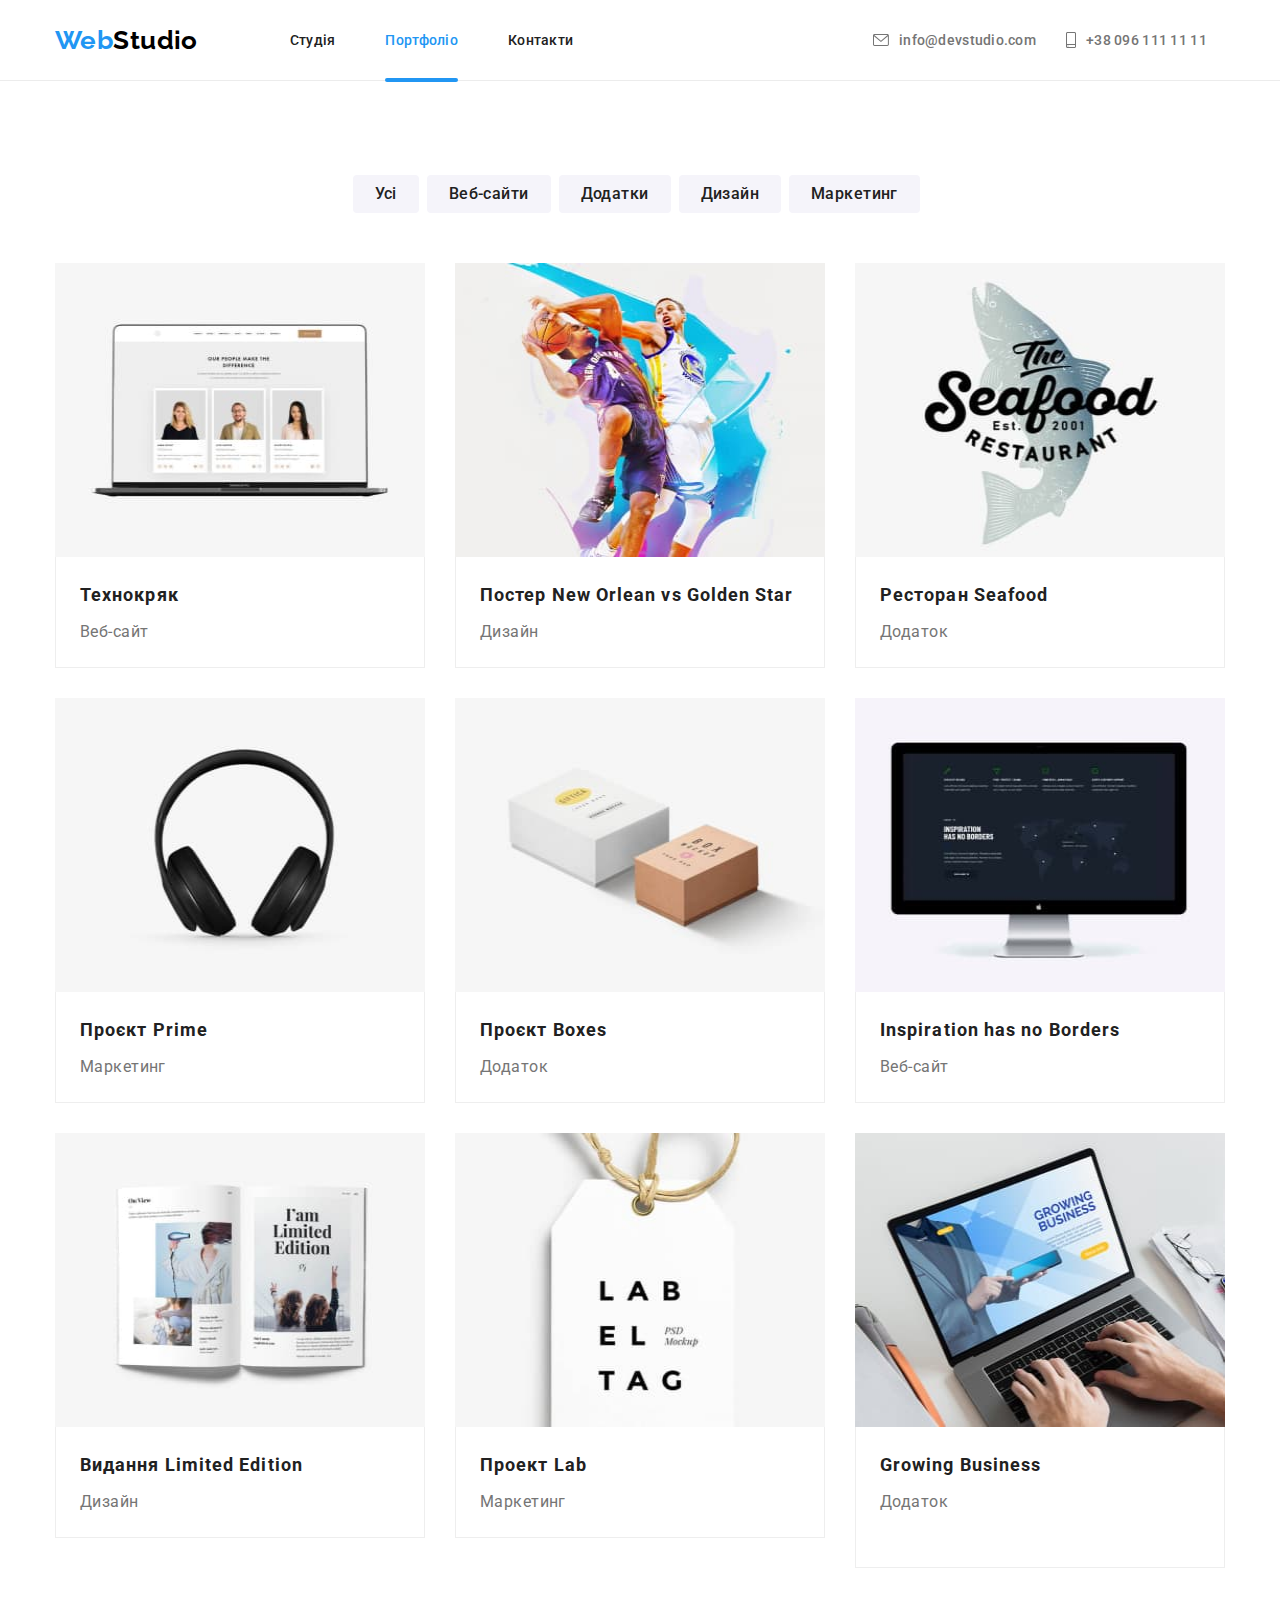
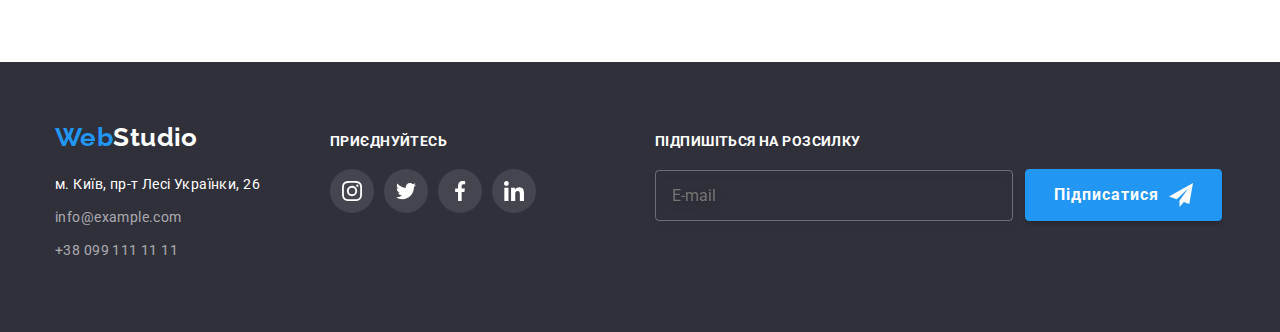
==== commit 140e03b5: "checbox" ====
--- a/portfolio.html
+++ b/portfolio.html
@@ -171,17 +171,18 @@
                       src="./images/portfolio/desktop/img1.jpg"
                       alt="Технокряк"
                       width="450"
-                    />
-                  </picture>
-
-                  <p class="overlay__text">
-                    Ресурс пропонує комплексні пропозиції з різним рівнем
-                    функціоналу та сервісів. Все це дозволить відвідувачу
-                    отримати вичерпні відомості про компанію чи приватну особу.
-                  </p>
-                </div>
-
-                <div class="portfolio__wraper portfolio__wraper--pb">
+                      height="294"
+                    />
+                  </picture>
+
+                  <p class="overlay__text">
+                    Ресурс пропонує комплексні пропозиції з різним рівнем
+                    функціоналу та сервісів. Все це дозволить відвідувачу
+                    отримати вичерпні відомості про компанію чи приватну особу.
+                  </p>
+                </div>
+
+                <div class="portfolio__wraper">
                   <h2 class="portfolio__title">Технокряк</h2>
                   <p class="portfolio__descr">Веб-сайт</p>
                 </div>
@@ -216,6 +217,7 @@
                       src="./images/portfolio/desktop/img2.jpg"
                       alt="Постер Новий Орлеан проти Золотої Зірки"
                       width="450"
+                      height="294"
                     />
                   </picture>
 
@@ -263,6 +265,7 @@
                       src="./images/portfolio/desktop/img3.jpg"
                       alt="Ресторан морепродуктів"
                       width="450"
+                      height="294"
                     />
                   </picture>
 
@@ -310,6 +313,7 @@
                       src="./images/portfolio/desktop/img4.jpg"
                       alt="Головний проєкт"
                       width="450"
+                      height="294"
                     />
                   </picture>
 
@@ -357,6 +361,7 @@
                       src="./images/portfolio/desktop/img5.jpg"
                       alt="Проєкт коробок"
                       width="450"
+                      height="294"
                     />
                   </picture>
 
@@ -404,6 +409,7 @@
                       src="./images/portfolio/desktop/img6.jpg"
                       alt="Натхнення не має меж"
                       width="450"
+                      height="294"
                     />
                   </picture>
 
@@ -451,6 +457,7 @@
                       src="./images/portfolio/desktop/img7.jpg"
                       alt="Обмежене видання"
                       width="450"
+                      height="294"
                     />
                   </picture>
 
@@ -498,6 +505,7 @@
                       src="./images/portfolio/desktop/img8.jpg"
                       alt="Проектна лабораторія"
                       width="450"
+                      height="294"
                     />
                   </picture>
 
@@ -544,6 +552,7 @@
                       src="./images/portfolio/desktop/img9.jpg"
                       alt="Зростаючий бізнес"
                       width="450"
+                      height="294"
                     />
                   </picture>
 
--- a/css/main.min.css
+++ b/css/main.min.css
@@ -1 +1 @@
-h1,h2,h3,p,ul{margin:0;padding:0}img{display:block;max-width:100%;height:auto}a{display:block}a,a:visited,a:hover{text-decoration:none}ul,ol{list-style:none}:focus,:active{outline:none}a:focus,a:active{outline:none}:root{--text-color-theme-dark: #ffffff;--text-color-theme-light: #757575;--title-text-color: #212121;--contacts-color: rgba(255, 255, 255, 0.6);--logo-color: #000000;--accent-color: #2196f3;--btn-active-color: #188ce8;--background-dark: #2f303a;--background-light: #f5f4fa;--gap: 30px;--fill-color: #afb1b8;--footer-soc-background-color: rgba(255, 255, 255, 0.1);--bg-gradient: linear-gradient(rgba(47, 48, 58, 0.4), rgba(47, 48, 58, 0.4))}.portfolio .title-hidden,.feature-title{position:absolute;width:1px;margin:-1px;height:1px;padding:0;overflow:hidden;border:0;clip:rect(0 0 0 0)}body{font-family:"Roboto",sans-serif;color:var(--text-color-theme-light);font-size:14px;letter-spacing:.03em}.container{width:100%;padding:0 15px;margin:0 auto}@media screen and (min-width: 480px){.container{width:480px}}@media screen and (min-width: 768px){.container{width:768px}}@media screen and (min-width: 1200px){.container{width:1200px}}.section{padding:60px 0}@media screen and (min-width: 1200px){.section{padding:94px 0}}.section__title{font-size:28px;line-height:1.179;margin-bottom:30px;color:var(--title-text-color);text-align:center}@media screen and (min-width: 1200px){.section__title{font-size:36px;line-height:1.167;margin-bottom:50px}}.logo,.footer__logo,.mobile__logo,.nav__logo{font-family:"Raleway",sans-serif;font-weight:700;font-size:26px;line-height:1.192}.logo-accent{color:var(--accent-color)}.header{background:var(--text-color-theme-dark);border-bottom:1px solid #ececec}@media screen and (min-width: 768px){.header__list{display:-webkit-box;display:-ms-flexbox;display:flex;-webkit-box-orient:vertical;-webkit-box-direction:normal;-ms-flex-direction:column;flex-direction:column;gap:10px}}@media screen and (min-width: 1200px){.header__list{-webkit-box-orient:horizontal;-webkit-box-direction:normal;-ms-flex-direction:row;flex-direction:row;margin-left:auto;gap:30px;width:352px;-webkit-box-align:center;-ms-flex-align:center;align-items:center}}.header__link--top{padding-top:18px}.header__link--bottom{padding-bottom:18px}.header__link{font-weight:500;line-height:1.143;letter-spacing:.02em;color:var(--text-color-theme-light);-webkit-transition-property:color;transition-property:color;-webkit-transition-duration:250ms;transition-duration:250ms;-webkit-transition-timing-function:cubic-bezier(0.4, 0, 0.2, 1);transition-timing-function:cubic-bezier(0.4, 0, 0.2, 1);display:-webkit-box;display:-ms-flexbox;display:flex;-webkit-box-align:center;-ms-flex-align:center;align-items:center}.header__link:focus,.header__link:hover{color:var(--accent-color)}@media screen and (min-width: 1200px){.header__link{padding:32px 0}}.header__icon{fill:currentColor;margin-right:10px}.nav__logo{color:var(--logo-color);padding:24px 0}@media screen and (min-width: 768px){.nav__logo{font-size:24px;line-height:1.167}}@media screen and (min-width: 1200px){.nav__logo{font-size:26px}}.nav__list{-webkit-box-pack:justify;-ms-flex-pack:justify;justify-content:space-between;-webkit-box-align:center;-ms-flex-align:center;align-items:center;gap:50px}.nav__link{font-weight:500;line-height:1.143;letter-spacing:.02em;color:var(--title-text-color);padding:32px 0;-webkit-transition-property:color;transition-property:color;-webkit-transition-duration:250ms;transition-duration:250ms;-webkit-transition-timing-function:cubic-bezier(0.4, 0, 0.2, 1);transition-timing-function:cubic-bezier(0.4, 0, 0.2, 1);position:relative}.nav__link:focus,.nav__link:hover{color:var(--accent-color)}.header__wraper{display:none}@media screen and (min-width: 768px){.header__wraper{display:-webkit-box;display:-ms-flexbox;display:flex;-webkit-box-pack:justify;-ms-flex-pack:justify;justify-content:space-between;-webkit-box-align:center;-ms-flex-align:center;align-items:center}.header__wraper .nav,.header__wraper .nav__list{display:-webkit-box;display:-ms-flexbox;display:flex;-webkit-box-align:center;-ms-flex-align:center;align-items:center}.header__wraper .nav__list{margin-left:87px}}@media screen and (min-width: 1200px){.header__wraper .nav__list{margin-left:92px}}.mobile{display:-webkit-box;display:-ms-flexbox;display:flex;-webkit-box-pack:justify;-ms-flex-pack:justify;justify-content:space-between;-webkit-box-align:center;-ms-flex-align:center;align-items:center}@media screen and (min-width: 768px){.mobile{display:none}}.mobile__logo{color:var(--logo-color);margin:16px 0;font-size:24px;line-height:1.167}.mobile__menu-open{padding:0;border:none;background-color:var(--text-color-theme-dark);cursor:pointer}.mobile__menu-open:hover,.mobile__menu-open:focus{fill:var(--accent-color)}.mobile__menu{position:fixed;background-color:var(--text-color-theme-dark);width:100%;height:100%;left:0;top:0;z-index:1;opacity:1;padding:48px 40px;display:-webkit-box;display:-ms-flexbox;display:flex;-webkit-box-orient:vertical;-webkit-box-direction:normal;-ms-flex-direction:column;flex-direction:column;-webkit-box-pack:justify;-ms-flex-pack:justify;justify-content:space-between}.mobile__menu.is-hidden{visibility:hidden;opacity:0;pointer-events:none}.mobile__top{position:relative}.mobile__close{position:absolute;top:10px;right:15px;background-color:var(--text-color-theme-dark);padding:0;border:none;cursor:pointer}.mobile__close:hover,.mobile__close:focus{fill:var(--accent-color)}.mobile__list{display:-webkit-box;display:-ms-flexbox;display:flex;-webkit-box-orient:vertical;-webkit-box-direction:normal;-ms-flex-direction:column;flex-direction:column;gap:32px}.mobile__list>li{position:relative}.mobile__link{font-weight:500;font-size:40px;line-height:1.175;letter-spacing:.02em;color:var(--title-text-color)}.mobile__link:hover,.mobile__link:focus{color:var(--accent-color)}.current-mobile{color:var(--accent-color)}.mobile__tell-link{font-weight:500;font-size:34px;line-height:1.176;letter-spacing:.02em;color:var(--accent-color);margin-bottom:32px}.mobile__email-link{font-weight:500;font-size:24px;line-height:1.167;letter-spacing:.02em;color:var(--text-color-theme-light);margin-bottom:64px}.menu-soc{display:-webkit-box;display:-ms-flexbox;display:flex;gap:10px;-ms-flex-wrap:wrap;flex-wrap:wrap}.menu-soc__link{font-weight:500;font-size:18px;line-height:1.222;letter-spacing:.02em;padding-right:10px}.menu-soc__link>a{color:var(--accent-color)}.menu-soc__link:not(:last-child){border-right:1px solid rgba(33,33,33,.2)}.current{color:var(--accent-color)}.current::after{content:"";position:absolute;width:100%;height:4px;background:var(--accent-color);border-radius:2px;bottom:-1.5px;left:0}.hero{background:var(--background-dark);padding:100px 0;text-align:center;width:100%;max-width:1600px;margin:0 auto;background-size:cover;background-position:center;background-repeat:no-repeat;background-image:var(--bg-gradient),url(../images/studio/mobile/hero-mob.jpg)}@media(min-device-pixel-ratio: 2),(-webkit-min-device-pixel-ratio: 2),(min-resolution: 192dpi),(min-resolution: 2dppx){.hero{background-image:var(--bg-gradient),url(../images/studio/mobile/hero-mob-2x.jpg)}}@media screen and (min-width: 768px){.hero{padding:118px 0;background-image:var(--bg-gradient),url(../images/studio/tablet/hero-tab.jpg)}}@media screen and (min-width: 768px)and (min-device-pixel-ratio: 2),screen and (min-width: 768px)and (-webkit-min-device-pixel-ratio: 2),screen and (min-width: 768px)and (min-resolution: 192dpi),screen and (min-width: 768px)and (min-resolution: 2dppx){.hero{background-image:var(--bg-gradient),url(../images/studio/tablet/hero-tab-2x.jpg)}}@media screen and (min-width: 1200px){.hero{padding:200px 0;background-image:var(--bg-gradient),url(../images/studio/desktop/hero.jpg)}}@media screen and (min-width: 1200px)and (min-device-pixel-ratio: 2),screen and (min-width: 1200px)and (-webkit-min-device-pixel-ratio: 2),screen and (min-width: 1200px)and (min-resolution: 192dpi),screen and (min-width: 1200px)and (min-resolution: 2dppx){.hero{background-image:var(--bg-gradient),url(../images/studio/desktop/hero-2x.jpg)}}.hero__title{font-weight:900;font-size:26px;line-height:1.364;letter-spacing:.06em;text-transform:uppercase;color:var(--text-color-theme-dark);text-align:center;max-width:360px;margin-bottom:30px;margin-left:auto;margin-right:auto}@media screen and (min-width: 1200px){.hero__title{font-size:44px;max-width:696px}}.hero__btn{font-family:inherit;font-weight:700;font-size:16px;line-height:1.875;letter-spacing:.06em;color:var(--text-color-theme-dark);background:var(--accent-color);border:none;cursor:pointer;border-radius:4px;border-color:var(--accent-color);padding:10px 32px;-webkit-transition-property:background-color;transition-property:background-color;-webkit-transition-duration:250ms;transition-duration:250ms;-webkit-transition-timing-function:cubic-bezier(0.4, 0, 0.2, 1);transition-timing-function:cubic-bezier(0.4, 0, 0.2, 1)}.hero__btn:hover,.hero__btn:focus{background-color:var(--btn-active-color)}.backdrop{position:fixed;width:100%;height:100%;background-color:rgba(0,0,0,.2);left:0;top:0;z-index:1;opacity:1;-webkit-transition:opacity 250ms;transition:opacity 250ms}.backdrop.is-hidden{visibility:hidden;opacity:0;pointer-events:none;-webkit-transition:opacity 250ms,visibility 250ms;transition:opacity 250ms,visibility 250ms}.backdrop.is-hidden.is-hidden .modal{-webkit-transform:scale(4);transform:scale(4);-webkit-transition:visibility 250ms,-webkit-transform 250ms;transition:visibility 250ms,-webkit-transform 250ms;transition:transform 250ms,visibility 250ms;transition:transform 250ms,visibility 250ms,-webkit-transform 250ms}.modal{position:absolute;top:50%;left:50%;-webkit-transform:translate(-50%, -50%);transform:translate(-50%, -50%);max-width:96%;width:450px;background-color:var(--text-color-theme-dark);border-radius:4px;-webkit-box-shadow:0px 1px 3px rgba(0,0,0,.12),0px 1px 1px rgba(0,0,0,.14),0px 2px 1px rgba(0,0,0,.2);box-shadow:0px 1px 3px rgba(0,0,0,.12),0px 1px 1px rgba(0,0,0,.14),0px 2px 1px rgba(0,0,0,.2);-webkit-transition:-webkit-transform 250ms;transition:-webkit-transform 250ms;transition:transform 250ms;transition:transform 250ms, -webkit-transform 250ms;padding:40px}@media screen and (min-width: 1200px){.modal{width:528px}}.modal__btn{position:absolute;top:8px;right:8px;padding:5px;border:1px solid rgba(0,0,0,.1);border-radius:50%;background-color:var(--text-color-theme-dark);display:-webkit-box;display:-ms-flexbox;display:flex;-webkit-box-align:center;-ms-flex-align:center;align-items:center;-webkit-box-pack:center;-ms-flex-pack:center;justify-content:center}.modal__icon{fill:currentColor;-webkit-transition:fill 250ms cubic-bezier(0.4, 0, 0.2, 1);transition:fill 250ms cubic-bezier(0.4, 0, 0.2, 1)}.modal__icon:hover,.modal__icon:focus{fill:var(--accent-color)}.modal__btn:hover .modal__icon,.modal__btn:focus .modal__icon{fill:var(--accent-color)}.modal__title{font-weight:700;font-size:20px;line-height:1.15;text-align:center;color:var(--title-text-color);margin-bottom:12px;padding:0 19px}.modal__label{font-size:12px;line-height:1.667;letter-spacing:.01em;color:var(--text-color-theme-light);display:-webkit-box;display:-ms-flexbox;display:flex;-webkit-box-orient:vertical;-webkit-box-direction:normal;-ms-flex-direction:column;flex-direction:column;margin-bottom:10px;text-align:left;position:relative}.modal__label--bottom{margin-bottom:20px}.modal__input-icon{position:absolute;left:12px;bottom:11px;-webkit-transition:fill 250ms cubic-bezier(0.4, 0, 0.2, 1);transition:fill 250ms cubic-bezier(0.4, 0, 0.2, 1)}.modal__input:focus+.modal__input-icon{fill:var(--accent-color)}.modal__input,.modal__comment{border:1px solid rgba(33,33,33,.2);border-radius:4px}.modal__input{width:100%;padding:12px 42px;-webkit-transition:border-color 250ms cubic-bezier(0.4, 0, 0.2, 1);transition:border-color 250ms cubic-bezier(0.4, 0, 0.2, 1)}.modal__input:focus{border-color:var(--accent-color)}.modal__comment{resize:none;padding:12px 16px;height:120px}.modal__comment:focus{border-color:var(--accent-color)}.modal__comment::-webkit-input-placeholder{color:rgba(117,117,117,.5)}.modal__comment::-moz-placeholder{color:rgba(117,117,117,.5)}.modal__comment:-ms-input-placeholder{color:rgba(117,117,117,.5)}.modal__comment::-ms-input-placeholder{color:rgba(117,117,117,.5)}.modal__comment::placeholder,.modal__comment,.modal__input{color:rgba(117,117,117,.5)}.modal__policy{display:inline-block;font-size:12px;line-height:1.167;margin-bottom:30px}@media screen and (min-width: 1200px){.modal__policy{font-size:14px;line-height:1.7}}.modal__policy span{margin-left:8px}.modal__checkbox{position:absolute;width:1px;height:1px;margin:-1px;padding:0;border:0;clip:rect(0 0 0 0);overflow:hidden}.modal__checbox-icon{vertical-align:text-bottom;cursor:pointer;border:2px solid var(--title-text-color);fill:var(--text-color-theme-dark);border-radius:2px;-webkit-transition:border-color 250ms cubic-bezier(0.4, 0, 0.2, 1),background-color 250ms cubic-bezier(0.4, 0, 0.2, 1);transition:border-color 250ms cubic-bezier(0.4, 0, 0.2, 1),background-color 250ms cubic-bezier(0.4, 0, 0.2, 1)}@media screen and (min-width: 1200px){.modal__checbox-icon{vertical-align:text-top}}.modal__checbox-link{display:inline;vertical-align:middle;text-decoration:underline;margin-left:8px;color:var(--accent-color)}.modal__checkbox:checked+.modal__checbox-icon{background-color:var(--accent-color);border-color:rgba(0,0,0,0)}.modal__checkbox:focus+.modal__checbox-icon{border:1px solid var(--accent-color)}.modal__form-btn{padding:10px 52px;background-color:var(--accent-color);-webkit-box-shadow:0px 4px 4px rgba(0,0,0,.15);box-shadow:0px 4px 4px rgba(0,0,0,.15);border-radius:4px;border-color:var(--accent-color);font-weight:700;font-size:16px;line-height:1.875;letter-spacing:.06em;color:var(--text-color-theme-dark);-webkit-transition:background-color 250ms cubic-bezier(0.4, 0, 0.2, 1),-webkit-box-shadow 250ms cubic-bezier(0.4, 0, 0.2, 1);transition:background-color 250ms cubic-bezier(0.4, 0, 0.2, 1),-webkit-box-shadow 250ms cubic-bezier(0.4, 0, 0.2, 1);transition:box-shadow 250ms cubic-bezier(0.4, 0, 0.2, 1),background-color 250ms cubic-bezier(0.4, 0, 0.2, 1);transition:box-shadow 250ms cubic-bezier(0.4, 0, 0.2, 1),background-color 250ms cubic-bezier(0.4, 0, 0.2, 1),-webkit-box-shadow 250ms cubic-bezier(0.4, 0, 0.2, 1)}.modal__form-btn:hover,.modal__form-btn:focus{background-color:var(--btn-active-color);-webkit-box-shadow:0px 4px 4px rgba(0,0,0,.15);box-shadow:0px 4px 4px rgba(0,0,0,.15)}.features{background-color:var(--text-color-theme-dark)}@media screen and (min-width: 768px){.features__list{display:-webkit-box;display:-ms-flexbox;display:flex;-ms-flex-wrap:wrap;flex-wrap:wrap;gap:30px}}.features__item{margin-bottom:30px}.features__item:last-child{margin-bottom:0}@media screen and (min-width: 768px){.features__item{width:calc((100% - var(--gap)*1)/2);margin-bottom:0}}@media screen and (min-width: 1200px){.features__item{width:calc((100% - var(--gap)*3)/4);margin-bottom:0}}.features__icon-wraper{display:-webkit-box;display:-ms-flexbox;display:flex;-webkit-box-pack:center;-ms-flex-pack:center;justify-content:center;-webkit-box-align:center;-ms-flex-align:center;align-items:center;height:120px;margin-bottom:30px;border-radius:4px;background-color:#f5f4fa;-webkit-transition-property:-webkit-filter;transition-property:-webkit-filter;transition-property:filter;transition-property:filter, -webkit-filter;-webkit-transition-duration:250ms;transition-duration:250ms;-webkit-transition-timing-function:cubic-bezier(0.4, 0, 0.2, 1);transition-timing-function:cubic-bezier(0.4, 0, 0.2, 1)}.features__icon-wraper:hover{-webkit-filter:drop-shadow(0px 4px 4px rgba(0, 0, 0, 0.25));filter:drop-shadow(0px 4px 4px rgba(0, 0, 0, 0.25))}.features__title{font-size:14px;line-height:1.143;text-transform:uppercase;color:var(--title-text-color);margin-bottom:10px;text-align:center}@media screen and (min-width: 768px){.features__title{text-align:left}}.features__descr{line-height:1.714;color:var(--text-color-theme-light)}.services{padding-top:0;display:none}.services__item{position:relative}.services__description{position:absolute;width:100%;height:70px;font-weight:700;line-height:1.143;text-transform:uppercase;color:var(--text-color-theme-dark);background-color:#2f303a;opacity:80%;bottom:0;display:-webkit-box;display:-ms-flexbox;display:flex;-webkit-box-pack:center;-ms-flex-pack:center;justify-content:center;-webkit-box-align:center;-ms-flex-align:center;align-items:center;text-align:center}@media screen and (min-width: 1200px){.services{display:block}.services__list{display:-webkit-box;display:-ms-flexbox;display:flex;gap:30px}}.our-team{background:var(--background-light);width:100%}@media screen and (min-width: 768px){.our-team__list{display:-webkit-box;display:-ms-flexbox;display:flex;-ms-flex-wrap:wrap;flex-wrap:wrap;gap:30px}}.our-team__item{margin-bottom:30px;background:var(--text-color-theme-dark);border-radius:0px 0px 4px 4px;-webkit-box-shadow:0px 1px 3px rgba(0,0,0,.12),0px 1px 1px rgba(0,0,0,.14),0px 2px 1px rgba(0,0,0,.2);box-shadow:0px 1px 3px rgba(0,0,0,.12),0px 1px 1px rgba(0,0,0,.14),0px 2px 1px rgba(0,0,0,.2)}.our-team__item:last-child{margin-bottom:0}@media screen and (min-width: 768px){.our-team__item{width:calc((100% - var(--gap)*1)/2);margin-bottom:0}}@media screen and (min-width: 1200px){.our-team__item{width:calc((100% - var(--gap)*3)/4);margin-bottom:0}}.our-team__content{padding:30px 32px}.our-team__name{font-weight:500;font-size:16px;line-height:1.188;color:var(--title-text-color);text-align:center}.our-team__descr{font-size:16px;line-height:1.188;color:var(--text-color-theme-light);text-align:center;margin-top:10px}.our-soc{display:-webkit-box;display:-ms-flexbox;display:flex;-webkit-box-align:center;-ms-flex-align:center;align-items:center;-webkit-box-pack:center;-ms-flex-pack:center;justify-content:center;gap:10px;margin-top:16px}.our-soc__item{width:44px;height:44px;display:-webkit-box;display:-ms-flexbox;display:flex;gap:10px}.our-soc__link{display:-webkit-box;display:-ms-flexbox;display:flex;-webkit-box-pack:center;-ms-flex-pack:center;justify-content:center;-webkit-box-align:center;-ms-flex-align:center;align-items:center;width:100%;height:100%;border-radius:50%;background-color:var(--text-color-theme-dark);fill:var(--fill-color);-webkit-transition-property:background-color;transition-property:background-color;-webkit-transition-duration:250ms;transition-duration:250ms;-webkit-transition-timing-function:cubic-bezier(0.4, 0, 0.2, 1);transition-timing-function:cubic-bezier(0.4, 0, 0.2, 1)}.our-soc__link:hover,.our-soc__link:focus{background-color:var(--accent-color)}.our-soc__icon{-webkit-transition-property:fill;transition-property:fill;-webkit-transition-duration:250ms;transition-duration:250ms;-webkit-transition-timing-function:cubic-bezier(0.4, 0, 0.2, 1);transition-timing-function:cubic-bezier(0.4, 0, 0.2, 1)}.our-soc__icon:hover,.our-soc__icon:focus{fill:var(--text-color-theme-dark)}.our-soc__link:hover .our-soc__icon,.our-soc__link:focus .our-soc__icon{fill:var(--text-color-theme-dark)}.clients{display:-webkit-box;display:-ms-flexbox;display:flex;-ms-flex-wrap:wrap;flex-wrap:wrap;gap:30px}.clients li{width:calc((100% - var(--gap)*1)/2)}@media screen and (min-width: 768px){.clients li{width:calc((100% - var(--gap)*2)/3)}}@media screen and (min-width: 1200px){.clients li{width:calc((100% - var(--gap)*5)/6)}}.clients__link{display:-webkit-box;display:-ms-flexbox;display:flex;-webkit-box-align:center;-ms-flex-align:center;align-items:center;-webkit-box-pack:center;-ms-flex-pack:center;justify-content:center;height:92px;border:1px solid #afb1b8;border-radius:4px;-webkit-transition-property:border-color;transition-property:border-color;-webkit-transition-duration:250ms;transition-duration:250ms;-webkit-transition-timing-function:cubic-bezier(0.4, 0, 0.2, 1);transition-timing-function:cubic-bezier(0.4, 0, 0.2, 1)}.clients__link:hover,.clients__link:focus{border-color:var(--accent-color)}.clients__logo{fill:var(--fill-color);-webkit-transition-property:fill;transition-property:fill;-webkit-transition-duration:250ms;transition-duration:250ms;-webkit-transition-timing-function:cubic-bezier(0.4, 0, 0.2, 1);transition-timing-function:cubic-bezier(0.4, 0, 0.2, 1)}.clients__logo:hover,.clients__logo:focus{fill:var(--accent-color)}.clients__link:hover .clients__logo,.clients__link:focus .clients__logo{fill:var(--accent-color)}.footer{background:var(--background-dark);padding:60px 0}.footer__logo{color:var(--text-color-theme-dark)}.footer__wraper{text-align:center}@media screen and (min-width: 768px){.footer__wraper .footer__link-wraper{display:-webkit-box;display:-ms-flexbox;display:flex;-ms-flex-pack:distribute;justify-content:space-around;-webkit-box-align:baseline;-ms-flex-align:baseline;align-items:baseline}}@media screen and (min-width: 1200px){.footer__wraper{text-align:left;display:-webkit-box;display:-ms-flexbox;display:flex;-webkit-box-align:baseline;-ms-flex-align:baseline;align-items:baseline}}.footer__soc-link{margin-top:60px}@media screen and (min-width: 768px){.footer__soc-link{margin-top:0}}@media screen and (min-width: 1200px){.footer__soc-link{margin-left:70px}}.footer__text{font-weight:700;font-size:14px;line-height:1.143;color:var(--text-color-theme-dark);margin-bottom:20px;text-transform:uppercase}.footer__list{display:-webkit-box;display:-ms-flexbox;display:flex;-webkit-box-align:center;-ms-flex-align:center;align-items:center;-webkit-box-pack:center;-ms-flex-pack:center;justify-content:center;gap:10px}.footer__item{width:44px;height:44px;display:-webkit-box;display:-ms-flexbox;display:flex}.footer__link{width:100%;height:100%;display:-webkit-box;display:-ms-flexbox;display:flex;-webkit-box-pack:center;-ms-flex-pack:center;justify-content:center;-webkit-box-align:center;-ms-flex-align:center;align-items:center;border-radius:50%;background-color:var(--footer-soc-background-color);fill:var(--text-color-theme-dark);-webkit-transition-property:background-color;transition-property:background-color;-webkit-transition-duration:250ms;transition-duration:250ms;-webkit-transition-timing-function:cubic-bezier(0.4, 0, 0.2, 1);transition-timing-function:cubic-bezier(0.4, 0, 0.2, 1)}.footer__link:hover,.footer__link:focus{background-color:var(--accent-color)}.footer__form-wraper{width:100%;margin-top:60px}@media screen and (min-width: 768px){.footer__form-wraper{margin-left:auto;margin-right:auto}}@media screen and (min-width: 1200px){.footer__form-wraper{width:570px;display:-webkit-box;display:-ms-flexbox;display:flex;-webkit-box-orient:vertical;-webkit-box-direction:normal;-ms-flex-direction:column;flex-direction:column;margin-left:auto;margin-top:0;margin-right:0;margin-left:auto}}.footer__form{width:100%}@media screen and (min-width: 1200px){.footer__form{display:-webkit-box;display:-ms-flexbox;display:flex;-webkit-box-align:center;-ms-flex-align:center;align-items:center;gap:12px}}.footer__form-label>input{width:100%;padding:15px 16px;font-size:16px;line-height:1.25px;color:rgba(255,255,255,.6);background-color:inherit;border:1px solid rgba(255,255,255,.3);-webkit-filter:drop-shadow(0px 4px 4px rgba(0, 0, 0, 0.15));filter:drop-shadow(0px 4px 4px rgba(0, 0, 0, 0.15));border-radius:4px}.footer__form-label>input:focus{border-color:var(--accent-color)}@media screen and (min-width: 768px){.footer__form-label>input{width:450px}}@media screen and (min-width: 1200px){.footer__form-label>input{width:358px}}.footer__btn{-webkit-box-sizing:content-box;box-sizing:content-box;padding:10px 28px;margin:0 auto;border:1px solid var(--accent-color);background-color:var(--accent-color);-webkit-box-shadow:0px 4px 4px rgba(0,0,0,.15);box-shadow:0px 4px 4px rgba(0,0,0,.15);border-radius:4px;display:-webkit-box;display:-ms-flexbox;display:flex;-webkit-box-align:center;-ms-flex-align:center;align-items:center;font-weight:700;font-size:16px;line-height:1.875;letter-spacing:.06em;color:var(--text-color-theme-dark);margin-top:20px}.footer__btn:hover,.footer__btn:focus{background-color:var(--btn-active-color)}@media screen and (min-width: 1200px){.footer__btn{margin:0}}.footer__btn-icon{margin-left:10px}.address{margin-top:20px}.address__map{line-height:1.71;color:var(--text-color-theme-dark);font-style:normal;margin-bottom:9px;-webkit-transition-property:color;transition-property:color;-webkit-transition-duration:250ms;transition-duration:250ms;-webkit-transition-timing-function:cubic-bezier(0.4, 0, 0.2, 1);transition-timing-function:cubic-bezier(0.4, 0, 0.2, 1)}.address__map:hover,.address__map:focus{color:var(--accent-color)}.address__contacts{font-style:normal;line-height:1.71;color:var(--contacts-color);margin-bottom:9px;-webkit-transition-property:color;transition-property:color;-webkit-transition-duration:250ms;transition-duration:250ms;-webkit-transition-timing-function:cubic-bezier(0.4, 0, 0.2, 1);transition-timing-function:cubic-bezier(0.4, 0, 0.2, 1)}.address__contacts:hover,.address__contacts:focus{color:var(--accent-color)}.portfolio__nav{display:-webkit-box;display:-ms-flexbox;display:flex;-ms-flex-wrap:wrap;flex-wrap:wrap;gap:8px;width:326px;margin-bottom:40px}@media screen and (min-width: 768px){.portfolio__nav{width:575px;margin-bottom:30px;margin-left:auto;margin-right:auto}}@media screen and (min-width: 1200px){.portfolio__nav{margin-bottom:50px}}.portfolio__nav-list{margin-bottom:6px}@media screen and (min-width: 768px){.portfolio__nav-list{margin-bottom:0}}.portfolio__nav-btn{font-family:inherit;letter-spacing:inherit;background:var(--background-light);font-weight:500;font-size:16px;line-height:1.625;color:var(--title-text-color);border:none;cursor:pointer;text-align:center;border-radius:4px;padding:6px 22px;-webkit-transition-property:color,background-color,-webkit-box-shadow;transition-property:color,background-color,-webkit-box-shadow;transition-property:color,background-color,box-shadow;transition-property:color,background-color,box-shadow,-webkit-box-shadow;-webkit-transition-duration:250ms;transition-duration:250ms;-webkit-transition-timing-function:cubic-bezier(0.4, 0, 0.2, 1);transition-timing-function:cubic-bezier(0.4, 0, 0.2, 1)}.portfolio__nav-btn:hover,.portfolio__nav-btn:focus{color:var(--text-color-theme-dark);background-color:var(--accent-color);outline:none;-webkit-box-shadow:0px 1px 1px rgba(0,0,0,.12),0px 4px 4px rgba(0,0,0,.06),1px 4px 6px rgba(0,0,0,.16);box-shadow:0px 1px 1px rgba(0,0,0,.12),0px 4px 4px rgba(0,0,0,.06),1px 4px 6px rgba(0,0,0,.16)}.portfolio__set{display:-webkit-box;display:-ms-flexbox;display:flex;-ms-flex-wrap:wrap;flex-wrap:wrap;margin-left:auto;margin-right:auto;margin:0;padding:0}@media screen and (min-width: 768px){.portfolio__set{-webkit-box-pack:justify;-ms-flex-pack:justify;justify-content:space-between}}.portfolio__item:not(:last-child){margin-bottom:30px}@media screen and (min-width: 768px){.portfolio__item{width:calc((100% - var(--gap)*1)/2)}}@media screen and (min-width: 1200px){.portfolio__item{width:calc((100% - var(--gap)*2)/3)}}.portfolio__link{display:block;-webkit-transition-property:-webkit-box-shadow;transition-property:-webkit-box-shadow;transition-property:box-shadow;transition-property:box-shadow, -webkit-box-shadow;-webkit-transition-duration:250ms;transition-duration:250ms;-webkit-transition-timing-function:cubic-bezier(0.4, 0, 0.2, 1);transition-timing-function:cubic-bezier(0.4, 0, 0.2, 1)}.portfolio__link:hover,.portfolio__link:focus{-webkit-box-shadow:0px 1px 3px rgba(0,0,0,.12),0px 1px 1px rgba(0,0,0,.14),0px 2px 1px rgba(0,0,0,.2);box-shadow:0px 1px 3px rgba(0,0,0,.12),0px 1px 1px rgba(0,0,0,.14),0px 2px 1px rgba(0,0,0,.2)}.portfolio__wraper{padding:20px 24px;border-left:1px solid #eee;border-right:1px solid #eee;border-bottom:1px solid #eee}@media screen and (min-width: 768px){.portfolio .portfolio__wraper--pb{padding-bottom:56px}}@media screen and (min-width: 1200px){.portfolio .portfolio__wraper--pb{padding-bottom:20px}}.portfolio__title{font-weight:700;font-size:18px;line-height:2;letter-spacing:.06em;color:var(--title-text-color);margin-bottom:4px}.portfolio__descr{font-size:16px;line-height:1.875;color:var(--text-color-theme-light)}.overlay{position:relative;overflow:hidden}.overlay__text{position:absolute;left:0;top:0;background-color:rgba(33,150,243,.9);width:100%;height:100%;padding:63px 24px;font-size:18px;line-height:1.556;color:var(--text-color-theme-dark);-webkit-transform:translateY(101%);transform:translateY(101%);-webkit-transition-property:-webkit-transform;transition-property:-webkit-transform;transition-property:transform;transition-property:transform, -webkit-transform;-webkit-transition-duration:250ms;transition-duration:250ms;-webkit-transition-timing-function:cubic-bezier(0.4, 0, 0.2, 1);transition-timing-function:cubic-bezier(0.4, 0, 0.2, 1)}.portfolio__link:hover .overlay__text{-webkit-transform:translateY(0);transform:translateY(0)}/*# sourceMappingURL=main.min.css.map */+h1,h2,h3,p,ul{margin:0;padding:0}img{display:block;max-width:100%}a{display:block}a,a:visited,a:hover{text-decoration:none}ul,ol{list-style:none}:focus,:active{outline:none}a:focus,a:active{outline:none}:root{--text-color-theme-dark: #ffffff;--text-color-theme-light: #757575;--title-text-color: #212121;--contacts-color: rgba(255, 255, 255, 0.6);--logo-color: #000000;--accent-color: #2196f3;--btn-active-color: #188ce8;--background-dark: #2f303a;--background-light: #f5f4fa;--gap: 30px;--fill-color: #afb1b8;--footer-soc-background-color: rgba(255, 255, 255, 0.1);--bg-gradient: linear-gradient(rgba(47, 48, 58, 0.4), rgba(47, 48, 58, 0.4))}.portfolio .title-hidden,.feature-title{position:absolute;width:1px;margin:-1px;height:1px;padding:0;overflow:hidden;border:0;clip:rect(0 0 0 0)}body{font-family:"Roboto",sans-serif;color:var(--text-color-theme-light);font-size:14px;letter-spacing:.03em}.container{width:100%;padding:0 15px;margin:0 auto}@media screen and (min-width: 480px){.container{width:480px}}@media screen and (min-width: 768px){.container{width:768px}}@media screen and (min-width: 1200px){.container{width:1200px}}.section{padding:60px 0}@media screen and (min-width: 1200px){.section{padding:94px 0}}.section__title{font-size:28px;line-height:1.179;margin-bottom:30px;color:var(--title-text-color);text-align:center}@media screen and (min-width: 1200px){.section__title{font-size:36px;line-height:1.167;margin-bottom:50px}}.logo,.footer__logo,.mobile__logo,.nav__logo{font-family:"Raleway",sans-serif;font-weight:700;font-size:26px;line-height:1.192}.logo-accent{color:var(--accent-color)}.header{background:var(--text-color-theme-dark);border-bottom:1px solid #ececec}@media screen and (min-width: 768px){.header__list{display:-webkit-box;display:-ms-flexbox;display:flex;-webkit-box-orient:vertical;-webkit-box-direction:normal;-ms-flex-direction:column;flex-direction:column;gap:10px}}@media screen and (min-width: 1200px){.header__list{-webkit-box-orient:horizontal;-webkit-box-direction:normal;-ms-flex-direction:row;flex-direction:row;margin-left:auto;gap:30px;width:352px;-webkit-box-align:center;-ms-flex-align:center;align-items:center}}.header__link--top{padding-top:18px}.header__link--bottom{padding-bottom:18px}.header__link{font-weight:500;line-height:1.143;letter-spacing:.02em;color:var(--text-color-theme-light);-webkit-transition-property:color;transition-property:color;-webkit-transition-duration:250ms;transition-duration:250ms;-webkit-transition-timing-function:cubic-bezier(0.4, 0, 0.2, 1);transition-timing-function:cubic-bezier(0.4, 0, 0.2, 1);display:-webkit-box;display:-ms-flexbox;display:flex;-webkit-box-align:center;-ms-flex-align:center;align-items:center}.header__link:focus,.header__link:hover{color:var(--accent-color)}@media screen and (min-width: 1200px){.header__link{padding:32px 0}}.header__icon{fill:currentColor;margin-right:10px}.nav__logo{color:var(--logo-color);padding:24px 0}@media screen and (min-width: 768px){.nav__logo{font-size:24px;line-height:1.167}}@media screen and (min-width: 1200px){.nav__logo{font-size:26px}}.nav__list{-webkit-box-pack:justify;-ms-flex-pack:justify;justify-content:space-between;-webkit-box-align:center;-ms-flex-align:center;align-items:center;gap:50px}.nav__link{font-weight:500;line-height:1.143;letter-spacing:.02em;color:var(--title-text-color);padding:32px 0;-webkit-transition-property:color;transition-property:color;-webkit-transition-duration:250ms;transition-duration:250ms;-webkit-transition-timing-function:cubic-bezier(0.4, 0, 0.2, 1);transition-timing-function:cubic-bezier(0.4, 0, 0.2, 1);position:relative}.nav__link:focus,.nav__link:hover{color:var(--accent-color)}.header__wraper{display:none}@media screen and (min-width: 768px){.header__wraper{display:-webkit-box;display:-ms-flexbox;display:flex;-webkit-box-pack:justify;-ms-flex-pack:justify;justify-content:space-between;-webkit-box-align:center;-ms-flex-align:center;align-items:center}.header__wraper .nav,.header__wraper .nav__list{display:-webkit-box;display:-ms-flexbox;display:flex;-webkit-box-align:center;-ms-flex-align:center;align-items:center}.header__wraper .nav__list{margin-left:87px}}@media screen and (min-width: 1200px){.header__wraper .nav__list{margin-left:92px}}.mobile{display:-webkit-box;display:-ms-flexbox;display:flex;-webkit-box-pack:justify;-ms-flex-pack:justify;justify-content:space-between;-webkit-box-align:center;-ms-flex-align:center;align-items:center}@media screen and (min-width: 768px){.mobile{display:none}}.mobile__logo{color:var(--logo-color);margin:16px 0;font-size:24px;line-height:1.167}.mobile__menu-open{padding:0;border:none;background-color:var(--text-color-theme-dark);cursor:pointer;-webkit-transition:fill 500ms cubic-bezier(0.4, 0, 0.2, 1);transition:fill 500ms cubic-bezier(0.4, 0, 0.2, 1)}.mobile__menu-open:hover,.mobile__menu-open:focus{fill:var(--accent-color)}.mobile__menu{position:fixed;background-color:var(--text-color-theme-dark);width:100%;height:100%;left:0;top:0;z-index:1;opacity:1;padding:48px 40px;-webkit-transition:opacity 500ms;transition:opacity 500ms;display:-webkit-box;display:-ms-flexbox;display:flex;-webkit-box-orient:vertical;-webkit-box-direction:normal;-ms-flex-direction:column;flex-direction:column;-webkit-box-pack:justify;-ms-flex-pack:justify;justify-content:space-between}.mobile__menu.is-hidden{visibility:hidden;opacity:0;pointer-events:none;-webkit-transition:opacity 500ms,visibility 500ms;transition:opacity 500ms,visibility 500ms}.mobile__top{position:relative}.mobile__close{position:absolute;top:10px;right:15px;background-color:var(--text-color-theme-dark);padding:0;border:none;cursor:pointer;-webkit-transition:fill 500ms cubic-bezier(0.4, 0, 0.2, 1);transition:fill 500ms cubic-bezier(0.4, 0, 0.2, 1)}.mobile__close:hover,.mobile__close:focus{fill:var(--accent-color)}.mobile__list{display:-webkit-box;display:-ms-flexbox;display:flex;-webkit-box-orient:vertical;-webkit-box-direction:normal;-ms-flex-direction:column;flex-direction:column;gap:32px}.mobile__list>li{position:relative}.mobile__link{font-weight:500;font-size:40px;line-height:1.175;letter-spacing:.02em;color:var(--title-text-color);-webkit-transition:color 500ms cubic-bezier(0.4, 0, 0.2, 1);transition:color 500ms cubic-bezier(0.4, 0, 0.2, 1)}.mobile__link:hover,.mobile__link:focus{color:var(--accent-color)}.current-mobile{color:var(--accent-color)}.mobile__tell-link{font-weight:500;font-size:34px;line-height:1.176;letter-spacing:.02em;color:var(--accent-color);margin-bottom:32px;-webkit-transition:color 500ms cubic-bezier(0.4, 0, 0.2, 1);transition:color 500ms cubic-bezier(0.4, 0, 0.2, 1)}.mobile__tell-link:focus,.mobile__tell-link:hover{color:var(--text-color-theme-lightk)}.mobile__email-link{font-weight:500;font-size:24px;line-height:1.167;letter-spacing:.02em;color:var(--text-color-theme-light);margin-bottom:64px;-webkit-transition:color 500ms cubic-bezier(0.4, 0, 0.2, 1);transition:color 500ms cubic-bezier(0.4, 0, 0.2, 1)}.mobile__email-link:focus,.mobile__email-link:hover{color:var(--accent-color)}.menu-soc{display:-webkit-box;display:-ms-flexbox;display:flex;gap:10px;-ms-flex-wrap:wrap;flex-wrap:wrap}.menu-soc__link{font-weight:500;font-size:18px;line-height:1.222;letter-spacing:.02em;padding-right:10px}.menu-soc__link>a{color:var(--accent-color);-webkit-transition:color 500ms cubic-bezier(0.4, 0, 0.2, 1);transition:color 500ms cubic-bezier(0.4, 0, 0.2, 1)}.menu-soc__link>a:focus,.menu-soc__link>a:hover{color:var(--text-color-theme-light)}.menu-soc__link:not(:last-child){border-right:1px solid rgba(33,33,33,.2)}.current{color:var(--accent-color)}.current::after{content:"";position:absolute;width:100%;height:4px;background:var(--accent-color);border-radius:2px;bottom:-1.5px;left:0}.hero{background:var(--background-dark);padding:100px 0;text-align:center;width:100%;max-width:1600px;margin:0 auto;background-size:cover;background-position:center;background-repeat:no-repeat;background-image:var(--bg-gradient),url(../images/studio/mobile/hero-mob.jpg)}@media(min-device-pixel-ratio: 2),(-webkit-min-device-pixel-ratio: 2),(min-resolution: 192dpi),(min-resolution: 2dppx){.hero{background-image:var(--bg-gradient),url(../images/studio/mobile/hero-mob-2x.jpg)}}@media screen and (min-width: 768px){.hero{padding:118px 0;background-image:var(--bg-gradient),url(../images/studio/tablet/hero-tab.jpg)}}@media screen and (min-width: 768px)and (min-device-pixel-ratio: 2),screen and (min-width: 768px)and (-webkit-min-device-pixel-ratio: 2),screen and (min-width: 768px)and (min-resolution: 192dpi),screen and (min-width: 768px)and (min-resolution: 2dppx){.hero{background-image:var(--bg-gradient),url(../images/studio/tablet/hero-tab-2x.jpg)}}@media screen and (min-width: 1200px){.hero{padding:200px 0;background-image:var(--bg-gradient),url(../images/studio/desktop/hero.jpg)}}@media screen and (min-width: 1200px)and (min-device-pixel-ratio: 2),screen and (min-width: 1200px)and (-webkit-min-device-pixel-ratio: 2),screen and (min-width: 1200px)and (min-resolution: 192dpi),screen and (min-width: 1200px)and (min-resolution: 2dppx){.hero{background-image:var(--bg-gradient),url(../images/studio/desktop/hero-2x.jpg)}}.hero__title{font-weight:900;font-size:26px;line-height:1.364;letter-spacing:.06em;text-transform:uppercase;color:var(--text-color-theme-dark);text-align:center;max-width:360px;margin-bottom:30px;margin-left:auto;margin-right:auto}@media screen and (min-width: 1200px){.hero__title{font-size:44px;max-width:696px}}.hero__btn{font-family:inherit;font-weight:700;font-size:16px;line-height:1.875;letter-spacing:.06em;color:var(--text-color-theme-dark);background:var(--accent-color);border:none;cursor:pointer;border-radius:4px;border-color:var(--accent-color);padding:10px 32px;-webkit-transition-property:background-color;transition-property:background-color;-webkit-transition-duration:250ms;transition-duration:250ms;-webkit-transition-timing-function:cubic-bezier(0.4, 0, 0.2, 1);transition-timing-function:cubic-bezier(0.4, 0, 0.2, 1)}.hero__btn:hover,.hero__btn:focus{background-color:var(--btn-active-color)}.backdrop{position:fixed;width:100%;height:100%;background-color:rgba(0,0,0,.2);left:0;top:0;z-index:1;opacity:1;-webkit-transition:opacity 250ms;transition:opacity 250ms}.backdrop.is-hidden{visibility:hidden;opacity:0;pointer-events:none;-webkit-transition:opacity 250ms,visibility 250ms;transition:opacity 250ms,visibility 250ms}.backdrop.is-hidden.is-hidden .modal{-webkit-transform:scale(4);transform:scale(4);-webkit-transition:visibility 250ms,-webkit-transform 250ms;transition:visibility 250ms,-webkit-transform 250ms;transition:transform 250ms,visibility 250ms;transition:transform 250ms,visibility 250ms,-webkit-transform 250ms}.modal{position:absolute;top:50%;left:50%;-webkit-transform:translate(-50%, -50%);transform:translate(-50%, -50%);max-width:96%;width:450px;background-color:var(--text-color-theme-dark);border-radius:4px;-webkit-box-shadow:0px 1px 3px rgba(0,0,0,.12),0px 1px 1px rgba(0,0,0,.14),0px 2px 1px rgba(0,0,0,.2);box-shadow:0px 1px 3px rgba(0,0,0,.12),0px 1px 1px rgba(0,0,0,.14),0px 2px 1px rgba(0,0,0,.2);-webkit-transition:-webkit-transform 250ms;transition:-webkit-transform 250ms;transition:transform 250ms;transition:transform 250ms, -webkit-transform 250ms;padding:40px}@media screen and (min-width: 1200px){.modal{width:528px}}.modal__btn{position:absolute;top:8px;right:8px;padding:5px;border:1px solid rgba(0,0,0,.1);border-radius:50%;background-color:var(--text-color-theme-dark);display:-webkit-box;display:-ms-flexbox;display:flex;-webkit-box-align:center;-ms-flex-align:center;align-items:center;-webkit-box-pack:center;-ms-flex-pack:center;justify-content:center}.modal__icon{fill:currentColor;-webkit-transition:fill 250ms cubic-bezier(0.4, 0, 0.2, 1);transition:fill 250ms cubic-bezier(0.4, 0, 0.2, 1)}.modal__icon:hover,.modal__icon:focus{fill:var(--accent-color)}.modal__btn:hover .modal__icon,.modal__btn:focus .modal__icon{fill:var(--accent-color)}.modal__title{font-weight:700;font-size:20px;line-height:1.15;text-align:center;color:var(--title-text-color);margin-bottom:12px;padding:0 19px}.modal__label{font-size:12px;line-height:1.667;letter-spacing:.01em;color:var(--text-color-theme-light);display:-webkit-box;display:-ms-flexbox;display:flex;-webkit-box-orient:vertical;-webkit-box-direction:normal;-ms-flex-direction:column;flex-direction:column;margin-bottom:10px;text-align:left;position:relative}.modal__label--bottom{margin-bottom:20px}.modal__input-icon{position:absolute;left:12px;bottom:11px;-webkit-transition:fill 250ms cubic-bezier(0.4, 0, 0.2, 1);transition:fill 250ms cubic-bezier(0.4, 0, 0.2, 1)}.modal__input:focus+.modal__input-icon{fill:var(--accent-color)}.modal__input,.modal__comment{border:1px solid rgba(33,33,33,.2);border-radius:4px}.modal__input{width:100%;padding:12px 42px;-webkit-transition:border-color 250ms cubic-bezier(0.4, 0, 0.2, 1);transition:border-color 250ms cubic-bezier(0.4, 0, 0.2, 1)}.modal__input:focus{border-color:var(--accent-color)}.modal__comment{resize:none;padding:12px 16px;height:120px}.modal__comment:focus{border-color:var(--accent-color)}.modal__comment::-webkit-input-placeholder{color:rgba(117,117,117,.5)}.modal__comment::-moz-placeholder{color:rgba(117,117,117,.5)}.modal__comment:-ms-input-placeholder{color:rgba(117,117,117,.5)}.modal__comment::-ms-input-placeholder{color:rgba(117,117,117,.5)}.modal__comment::placeholder,.modal__comment,.modal__input{color:rgba(117,117,117,.5)}.modal__policy{display:inline-block;font-size:12px;line-height:1.167;margin-bottom:30px}@media screen and (min-width: 1200px){.modal__policy{font-size:14px;line-height:1.7}}.modal__policy span{margin-left:8px}.modal__checkbox{position:absolute;width:1px;height:1px;margin:-1px;padding:0;border:0;clip:rect(0 0 0 0);overflow:hidden}.modal__checbox-icon{vertical-align:text-bottom;cursor:pointer;border:2px solid var(--title-text-color);fill:var(--text-color-theme-dark);border-radius:2px;-webkit-transition:border-color 250ms cubic-bezier(0.4, 0, 0.2, 1),background-color 250ms cubic-bezier(0.4, 0, 0.2, 1);transition:border-color 250ms cubic-bezier(0.4, 0, 0.2, 1),background-color 250ms cubic-bezier(0.4, 0, 0.2, 1)}@media screen and (min-width: 1200px){.modal__checbox-icon{vertical-align:text-top}}.modal__checbox-link{display:inline;vertical-align:middle;text-decoration:underline;margin-left:8px;color:var(--accent-color);-webkit-transition:outline 500ms cubic-bezier(0.4, 0, 0.2, 1);transition:outline 500ms cubic-bezier(0.4, 0, 0.2, 1)}.modal__checbox-link:focus,.modal__checbox-link:hover{outline:1px solid var(--accent-color)}.modal__checkbox:checked+.modal__checbox-icon{background-color:var(--accent-color);border-color:rgba(0,0,0,0)}.modal__checkbox:focus+.modal__checbox-icon{border:1px solid var(--accent-color)}.modal__form-btn{padding:10px 52px;background-color:var(--accent-color);-webkit-box-shadow:0px 4px 4px rgba(0,0,0,.15);box-shadow:0px 4px 4px rgba(0,0,0,.15);border-radius:4px;border-color:var(--accent-color);font-weight:700;font-size:16px;line-height:1.875;letter-spacing:.06em;color:var(--text-color-theme-dark);-webkit-transition:background-color 250ms cubic-bezier(0.4, 0, 0.2, 1),-webkit-box-shadow 250ms cubic-bezier(0.4, 0, 0.2, 1);transition:background-color 250ms cubic-bezier(0.4, 0, 0.2, 1),-webkit-box-shadow 250ms cubic-bezier(0.4, 0, 0.2, 1);transition:box-shadow 250ms cubic-bezier(0.4, 0, 0.2, 1),background-color 250ms cubic-bezier(0.4, 0, 0.2, 1);transition:box-shadow 250ms cubic-bezier(0.4, 0, 0.2, 1),background-color 250ms cubic-bezier(0.4, 0, 0.2, 1),-webkit-box-shadow 250ms cubic-bezier(0.4, 0, 0.2, 1);-webkit-transition:background-color 500ms cubic-bezier(0.4, 0, 0.2, 1),-webkit-box-shadow 500ms cubic-bezier(0.4, 0, 0.2, 1);transition:background-color 500ms cubic-bezier(0.4, 0, 0.2, 1),-webkit-box-shadow 500ms cubic-bezier(0.4, 0, 0.2, 1);transition:background-color 500ms cubic-bezier(0.4, 0, 0.2, 1),box-shadow 500ms cubic-bezier(0.4, 0, 0.2, 1);transition:background-color 500ms cubic-bezier(0.4, 0, 0.2, 1),box-shadow 500ms cubic-bezier(0.4, 0, 0.2, 1),-webkit-box-shadow 500ms cubic-bezier(0.4, 0, 0.2, 1)}.modal__form-btn:hover,.modal__form-btn:focus{background-color:var(--btn-active-color);-webkit-box-shadow:0px 4px 4px rgba(0,0,0,.15);box-shadow:0px 4px 4px rgba(0,0,0,.15)}.features{background-color:var(--text-color-theme-dark)}@media screen and (min-width: 768px){.features__list{display:-webkit-box;display:-ms-flexbox;display:flex;-ms-flex-wrap:wrap;flex-wrap:wrap;gap:30px}}.features__item{margin-bottom:30px}.features__item:last-child{margin-bottom:0}@media screen and (min-width: 768px){.features__item{width:calc((100% - var(--gap)*1)/2);margin-bottom:0}}@media screen and (min-width: 1200px){.features__item{width:calc((100% - var(--gap)*3)/4);margin-bottom:0}}.features__icon-wraper{display:-webkit-box;display:-ms-flexbox;display:flex;-webkit-box-pack:center;-ms-flex-pack:center;justify-content:center;-webkit-box-align:center;-ms-flex-align:center;align-items:center;height:120px;margin-bottom:30px;border-radius:4px;background-color:#f5f4fa;-webkit-transition-property:-webkit-filter;transition-property:-webkit-filter;transition-property:filter;transition-property:filter, -webkit-filter;-webkit-transition-duration:250ms;transition-duration:250ms;-webkit-transition-timing-function:cubic-bezier(0.4, 0, 0.2, 1);transition-timing-function:cubic-bezier(0.4, 0, 0.2, 1)}.features__icon-wraper:hover{-webkit-filter:drop-shadow(0px 4px 4px rgba(0, 0, 0, 0.25));filter:drop-shadow(0px 4px 4px rgba(0, 0, 0, 0.25))}.features__title{font-size:14px;line-height:1.143;text-transform:uppercase;color:var(--title-text-color);margin-bottom:10px;text-align:center}@media screen and (min-width: 768px){.features__title{text-align:left}}.features__descr{line-height:1.714;color:var(--text-color-theme-light)}.services{padding-top:0;display:none}.services__item{position:relative}.services__description{position:absolute;width:100%;height:70px;font-weight:700;line-height:1.143;text-transform:uppercase;color:var(--text-color-theme-dark);background-color:#2f303a;opacity:80%;bottom:0;display:-webkit-box;display:-ms-flexbox;display:flex;-webkit-box-pack:center;-ms-flex-pack:center;justify-content:center;-webkit-box-align:center;-ms-flex-align:center;align-items:center;text-align:center}@media screen and (min-width: 1200px){.services{display:block}.services__list{display:-webkit-box;display:-ms-flexbox;display:flex;gap:30px}}.our-team{background:var(--background-light);width:100%}@media screen and (min-width: 768px){.our-team__list{display:-webkit-box;display:-ms-flexbox;display:flex;-ms-flex-wrap:wrap;flex-wrap:wrap;gap:30px}}.our-team__item{margin-bottom:30px;background:var(--text-color-theme-dark);border-radius:0px 0px 4px 4px;-webkit-box-shadow:0px 1px 3px rgba(0,0,0,.12),0px 1px 1px rgba(0,0,0,.14),0px 2px 1px rgba(0,0,0,.2);box-shadow:0px 1px 3px rgba(0,0,0,.12),0px 1px 1px rgba(0,0,0,.14),0px 2px 1px rgba(0,0,0,.2)}.our-team__item:last-child{margin-bottom:0}@media screen and (min-width: 768px){.our-team__item{width:calc((100% - var(--gap)*1)/2);margin-bottom:0}}@media screen and (min-width: 1200px){.our-team__item{width:calc((100% - var(--gap)*3)/4);margin-bottom:0}}.our-team__content{padding:30px 32px}.our-team__name{font-weight:500;font-size:16px;line-height:1.188;color:var(--title-text-color);text-align:center}.our-team__descr{font-size:16px;line-height:1.188;color:var(--text-color-theme-light);text-align:center;margin-top:10px}.our-soc{display:-webkit-box;display:-ms-flexbox;display:flex;-webkit-box-align:center;-ms-flex-align:center;align-items:center;-webkit-box-pack:center;-ms-flex-pack:center;justify-content:center;gap:10px;margin-top:16px}.our-soc__item{width:44px;height:44px;display:-webkit-box;display:-ms-flexbox;display:flex;gap:10px}.our-soc__link{display:-webkit-box;display:-ms-flexbox;display:flex;-webkit-box-pack:center;-ms-flex-pack:center;justify-content:center;-webkit-box-align:center;-ms-flex-align:center;align-items:center;width:100%;height:100%;border-radius:50%;background-color:var(--text-color-theme-dark);fill:var(--fill-color);-webkit-transition-property:background-color;transition-property:background-color;-webkit-transition-duration:250ms;transition-duration:250ms;-webkit-transition-timing-function:cubic-bezier(0.4, 0, 0.2, 1);transition-timing-function:cubic-bezier(0.4, 0, 0.2, 1)}.our-soc__link:hover,.our-soc__link:focus{background-color:var(--accent-color)}.our-soc__icon{-webkit-transition-property:fill;transition-property:fill;-webkit-transition-duration:250ms;transition-duration:250ms;-webkit-transition-timing-function:cubic-bezier(0.4, 0, 0.2, 1);transition-timing-function:cubic-bezier(0.4, 0, 0.2, 1)}.our-soc__icon:hover,.our-soc__icon:focus{fill:var(--text-color-theme-dark)}.our-soc__link:hover .our-soc__icon,.our-soc__link:focus .our-soc__icon{fill:var(--text-color-theme-dark)}.clients{display:-webkit-box;display:-ms-flexbox;display:flex;-ms-flex-wrap:wrap;flex-wrap:wrap;gap:30px}.clients li{width:calc((100% - var(--gap)*1)/2)}@media screen and (min-width: 768px){.clients li{width:calc((100% - var(--gap)*2)/3)}}@media screen and (min-width: 1200px){.clients li{width:calc((100% - var(--gap)*5)/6)}}.clients__link{display:-webkit-box;display:-ms-flexbox;display:flex;-webkit-box-align:center;-ms-flex-align:center;align-items:center;-webkit-box-pack:center;-ms-flex-pack:center;justify-content:center;height:92px;border:1px solid #afb1b8;border-radius:4px;-webkit-transition-property:border-color;transition-property:border-color;-webkit-transition-duration:250ms;transition-duration:250ms;-webkit-transition-timing-function:cubic-bezier(0.4, 0, 0.2, 1);transition-timing-function:cubic-bezier(0.4, 0, 0.2, 1)}.clients__link:hover,.clients__link:focus{border-color:var(--accent-color)}.clients__logo{fill:var(--fill-color);-webkit-transition-property:fill;transition-property:fill;-webkit-transition-duration:250ms;transition-duration:250ms;-webkit-transition-timing-function:cubic-bezier(0.4, 0, 0.2, 1);transition-timing-function:cubic-bezier(0.4, 0, 0.2, 1)}.clients__logo:hover,.clients__logo:focus{fill:var(--accent-color)}.clients__link:hover .clients__logo,.clients__link:focus .clients__logo{fill:var(--accent-color)}.footer{background:var(--background-dark);padding:60px 0}.footer__logo{color:var(--text-color-theme-dark)}.footer__wraper{text-align:center}@media screen and (min-width: 768px){.footer__wraper .footer__link-wraper{display:-webkit-box;display:-ms-flexbox;display:flex;-ms-flex-pack:distribute;justify-content:space-around;-webkit-box-align:baseline;-ms-flex-align:baseline;align-items:baseline}}@media screen and (min-width: 1200px){.footer__wraper{text-align:left;display:-webkit-box;display:-ms-flexbox;display:flex;-webkit-box-align:baseline;-ms-flex-align:baseline;align-items:baseline}}.footer__soc-link{margin-top:60px}@media screen and (min-width: 768px){.footer__soc-link{margin-top:0}}@media screen and (min-width: 1200px){.footer__soc-link{margin-left:70px}}.footer__text{font-weight:700;font-size:14px;line-height:1.143;color:var(--text-color-theme-dark);margin-bottom:20px;text-transform:uppercase}.footer__list{display:-webkit-box;display:-ms-flexbox;display:flex;-webkit-box-align:center;-ms-flex-align:center;align-items:center;-webkit-box-pack:center;-ms-flex-pack:center;justify-content:center;gap:10px}.footer__item{width:44px;height:44px;display:-webkit-box;display:-ms-flexbox;display:flex}.footer__link{width:100%;height:100%;display:-webkit-box;display:-ms-flexbox;display:flex;-webkit-box-pack:center;-ms-flex-pack:center;justify-content:center;-webkit-box-align:center;-ms-flex-align:center;align-items:center;border-radius:50%;background-color:var(--footer-soc-background-color);fill:var(--text-color-theme-dark);-webkit-transition-property:background-color;transition-property:background-color;-webkit-transition-duration:250ms;transition-duration:250ms;-webkit-transition-timing-function:cubic-bezier(0.4, 0, 0.2, 1);transition-timing-function:cubic-bezier(0.4, 0, 0.2, 1)}.footer__link:hover,.footer__link:focus{background-color:var(--accent-color)}.footer__form-wraper{width:100%;margin-top:60px}@media screen and (min-width: 768px){.footer__form-wraper{margin-left:auto;margin-right:auto}}@media screen and (min-width: 1200px){.footer__form-wraper{width:570px;display:-webkit-box;display:-ms-flexbox;display:flex;-webkit-box-orient:vertical;-webkit-box-direction:normal;-ms-flex-direction:column;flex-direction:column;margin-left:auto;margin-top:0;margin-right:0;margin-left:auto}}.footer__form{width:100%}@media screen and (min-width: 1200px){.footer__form{display:-webkit-box;display:-ms-flexbox;display:flex;-webkit-box-align:center;-ms-flex-align:center;align-items:center;gap:12px}}.footer__form-label>input{width:100%;padding:15px 16px;font-size:16px;line-height:1.25px;color:rgba(255,255,255,.6);background-color:inherit;border:1px solid rgba(255,255,255,.3);-webkit-filter:drop-shadow(0px 4px 4px rgba(0, 0, 0, 0.15));filter:drop-shadow(0px 4px 4px rgba(0, 0, 0, 0.15));border-radius:4px}.footer__form-label>input:focus{border-color:var(--accent-color)}@media screen and (min-width: 768px){.footer__form-label>input{width:450px}}@media screen and (min-width: 1200px){.footer__form-label>input{width:358px}}.footer__btn{-webkit-box-sizing:content-box;box-sizing:content-box;padding:10px 28px;margin:0 auto;border:1px solid var(--accent-color);background-color:var(--accent-color);-webkit-box-shadow:0px 4px 4px rgba(0,0,0,.15);box-shadow:0px 4px 4px rgba(0,0,0,.15);border-radius:4px;display:-webkit-box;display:-ms-flexbox;display:flex;-webkit-box-align:center;-ms-flex-align:center;align-items:center;font-weight:700;font-size:16px;line-height:1.875;letter-spacing:.06em;color:var(--text-color-theme-dark);margin-top:20px}.footer__btn:hover,.footer__btn:focus{background-color:var(--btn-active-color)}@media screen and (min-width: 1200px){.footer__btn{margin:0}}.footer__btn-icon{margin-left:10px}.address{margin-top:20px}.address__map{line-height:1.71;color:var(--text-color-theme-dark);font-style:normal;margin-bottom:9px;-webkit-transition-property:color;transition-property:color;-webkit-transition-duration:250ms;transition-duration:250ms;-webkit-transition-timing-function:cubic-bezier(0.4, 0, 0.2, 1);transition-timing-function:cubic-bezier(0.4, 0, 0.2, 1)}.address__map:hover,.address__map:focus{color:var(--accent-color)}.address__contacts{font-style:normal;line-height:1.71;color:var(--contacts-color);margin-bottom:9px;-webkit-transition-property:color;transition-property:color;-webkit-transition-duration:250ms;transition-duration:250ms;-webkit-transition-timing-function:cubic-bezier(0.4, 0, 0.2, 1);transition-timing-function:cubic-bezier(0.4, 0, 0.2, 1)}.address__contacts:hover,.address__contacts:focus{color:var(--accent-color)}.portfolio__nav{display:-webkit-box;display:-ms-flexbox;display:flex;-ms-flex-wrap:wrap;flex-wrap:wrap;gap:8px;width:326px;margin-bottom:40px}@media screen and (min-width: 768px){.portfolio__nav{width:575px;margin-bottom:30px;margin-left:auto;margin-right:auto}}@media screen and (min-width: 1200px){.portfolio__nav{margin-bottom:50px}}.portfolio__nav-list{margin-bottom:6px}@media screen and (min-width: 768px){.portfolio__nav-list{margin-bottom:0}}.portfolio__nav-btn{font-family:inherit;letter-spacing:inherit;background:var(--background-light);font-weight:500;font-size:16px;line-height:1.625;color:var(--title-text-color);border:none;cursor:pointer;text-align:center;border-radius:4px;padding:6px 22px;-webkit-transition-property:color,background-color,-webkit-box-shadow;transition-property:color,background-color,-webkit-box-shadow;transition-property:color,background-color,box-shadow;transition-property:color,background-color,box-shadow,-webkit-box-shadow;-webkit-transition-duration:250ms;transition-duration:250ms;-webkit-transition-timing-function:cubic-bezier(0.4, 0, 0.2, 1);transition-timing-function:cubic-bezier(0.4, 0, 0.2, 1)}.portfolio__nav-btn:hover,.portfolio__nav-btn:focus{color:var(--text-color-theme-dark);background-color:var(--accent-color);outline:none;-webkit-box-shadow:0px 1px 1px rgba(0,0,0,.12),0px 4px 4px rgba(0,0,0,.06),1px 4px 6px rgba(0,0,0,.16);box-shadow:0px 1px 1px rgba(0,0,0,.12),0px 4px 4px rgba(0,0,0,.06),1px 4px 6px rgba(0,0,0,.16)}.portfolio__set{display:-webkit-box;display:-ms-flexbox;display:flex;-ms-flex-wrap:wrap;flex-wrap:wrap;margin-left:auto;margin-right:auto;margin:0;padding:0}@media screen and (min-width: 768px){.portfolio__set{-webkit-box-pack:justify;-ms-flex-pack:justify;justify-content:space-between}}.portfolio__item:not(:last-child){margin-bottom:30px}@media screen and (min-width: 768px){.portfolio__item{width:calc((100% - var(--gap)*1)/2)}}@media screen and (min-width: 1200px){.portfolio__item{width:calc((100% - var(--gap)*2)/3)}}.portfolio__link{display:-webkit-box;display:-ms-flexbox;display:flex;-webkit-box-orient:vertical;-webkit-box-direction:normal;-ms-flex-direction:column;flex-direction:column;height:100%;-webkit-transition-property:-webkit-box-shadow;transition-property:-webkit-box-shadow;transition-property:box-shadow;transition-property:box-shadow, -webkit-box-shadow;-webkit-transition-duration:250ms;transition-duration:250ms;-webkit-transition-timing-function:cubic-bezier(0.4, 0, 0.2, 1);transition-timing-function:cubic-bezier(0.4, 0, 0.2, 1)}.portfolio__link:hover,.portfolio__link:focus{-webkit-box-shadow:0px 1px 3px rgba(0,0,0,.12),0px 1px 1px rgba(0,0,0,.14),0px 2px 1px rgba(0,0,0,.2);box-shadow:0px 1px 3px rgba(0,0,0,.12),0px 1px 1px rgba(0,0,0,.14),0px 2px 1px rgba(0,0,0,.2)}.portfolio__wraper{padding:20px 24px;border-left:1px solid #eee;border-right:1px solid #eee;border-bottom:1px solid #eee;-webkit-box-flex:1;-ms-flex-positive:1;flex-grow:1}.portfolio__title{font-weight:700;font-size:18px;line-height:2;letter-spacing:.06em;color:var(--title-text-color);margin-bottom:4px}.portfolio__descr{font-size:16px;line-height:1.875;color:var(--text-color-theme-light)}.overlay{position:relative;overflow:hidden}.overlay__text{position:absolute;left:0;top:0;background-color:rgba(33,150,243,.9);width:100%;height:100%;padding:63px 24px;font-size:18px;line-height:1.556;color:var(--text-color-theme-dark);-webkit-transform:translateY(101%);transform:translateY(101%);-webkit-transition-property:-webkit-transform;transition-property:-webkit-transform;transition-property:transform;transition-property:transform, -webkit-transform;-webkit-transition-duration:250ms;transition-duration:250ms;-webkit-transition-timing-function:cubic-bezier(0.4, 0, 0.2, 1);transition-timing-function:cubic-bezier(0.4, 0, 0.2, 1)}.portfolio__link:hover .overlay__text{-webkit-transform:translateY(0);transform:translateY(0)}/*# sourceMappingURL=main.min.css.map */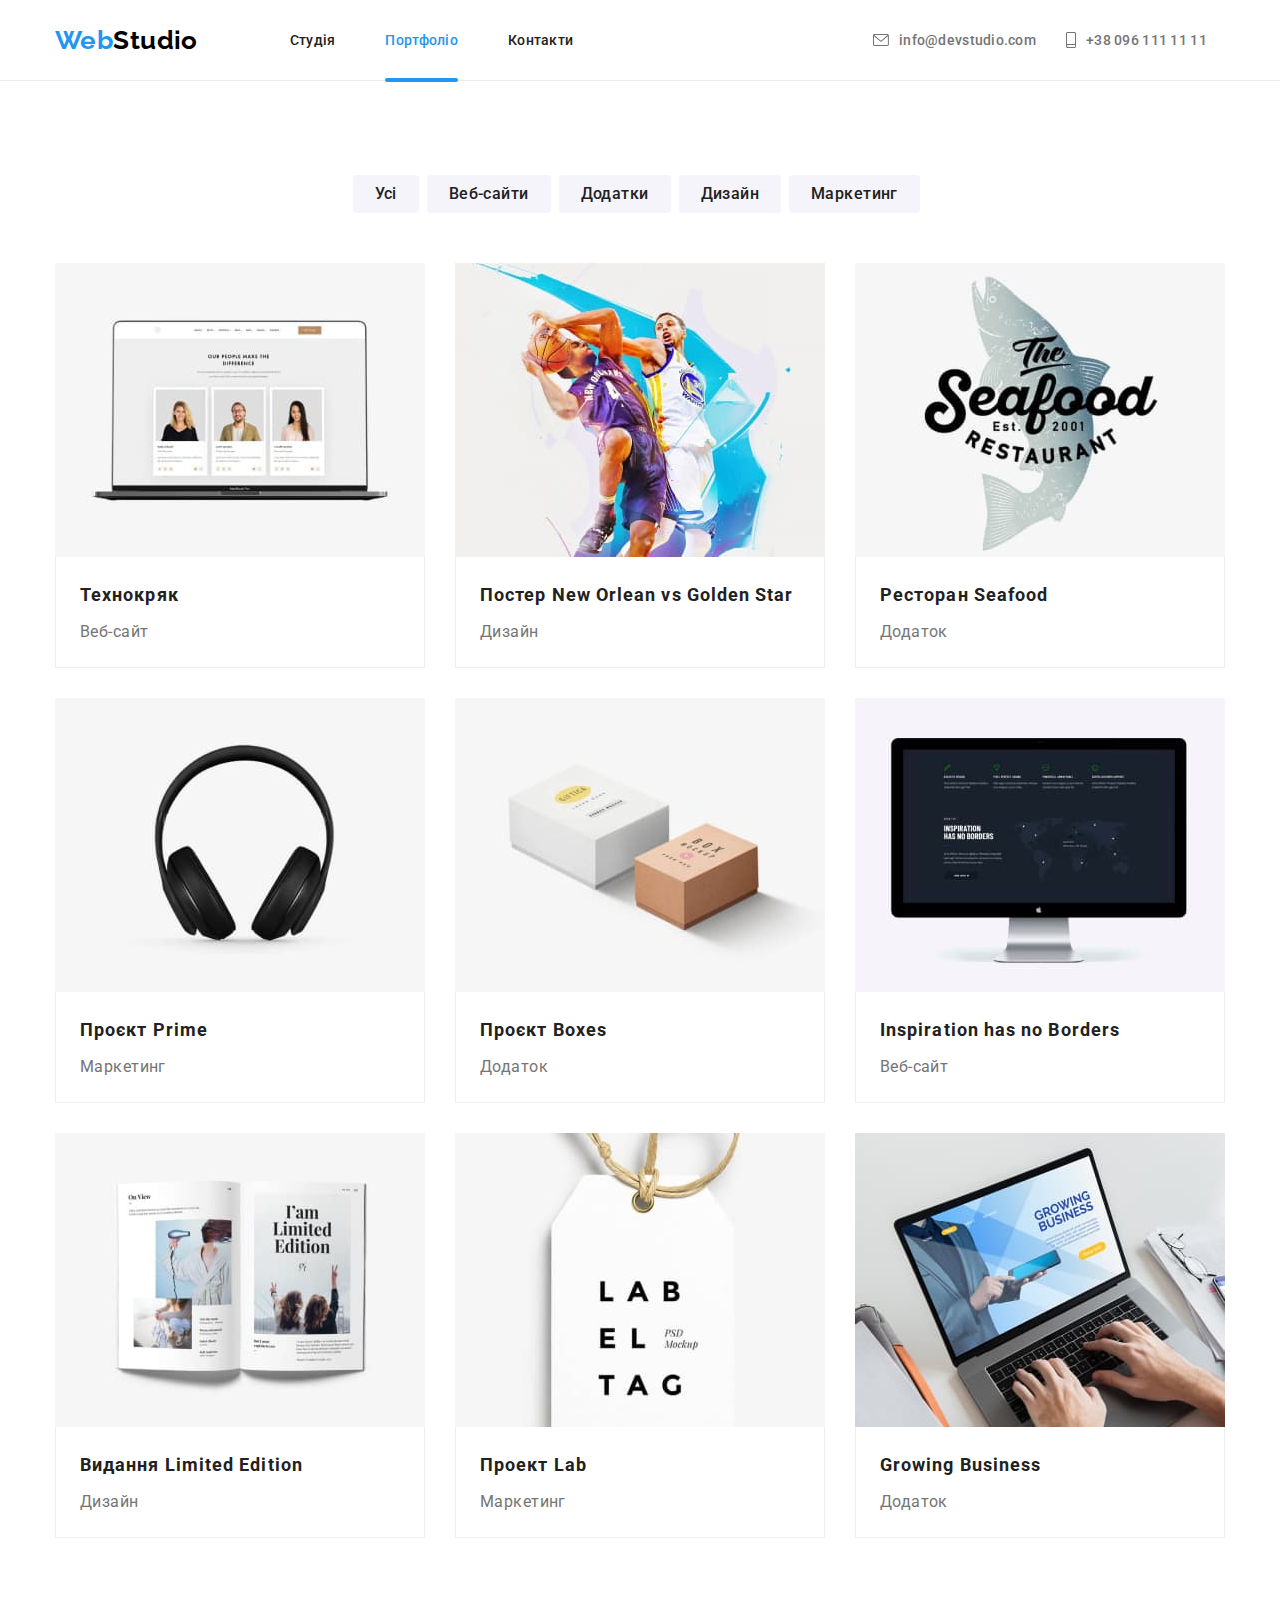
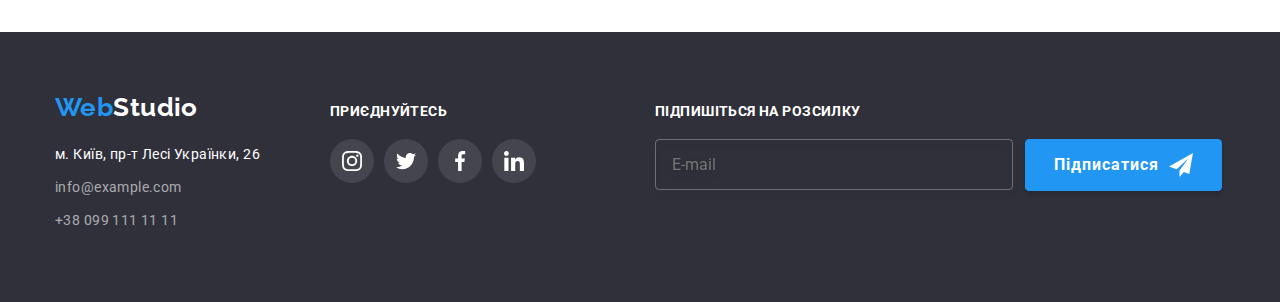
==== commit d40bf40f: "img-height" ====
--- a/portfolio.html
+++ b/portfolio.html
@@ -148,25 +148,25 @@
                   <picture>
                     <source
                       srcset="
+                        ./images/portfolio/desktop/img1.jpg    1x,
+                        ./images/portfolio/desktop/img1-2x.jpg 2x
+                      "
+                      media="(min-width: 1200px)"
+                    />
+                    <source
+                      srcset="
+                        ./images/portfolio/tablet/img1-tab.jpg    1x,
+                        ./images/portfolio/tablet/img1-tab-2x.jpg 2x
+                      "
+                      media="(min-width: 768px)"
+                    />
+                    <source
+                      srcset="
                         ./images/portfolio/mobile/img1-mob.jpg    1x,
                         ./images/portfolio/mobile/img1-mob-2x.jpg 2x
                       "
                       media="(max-width: 767px)"
                     />
-                    <source
-                      srcset="
-                        ./images/portfolio/tablet/img1-tab.jpg    1x,
-                        ./images/portfolio/tablet/img1-tab-2x.jpg 2x
-                      "
-                      media="(min-width: 768px)"
-                    />
-                    <source
-                      srcset="
-                        ./images/portfolio/desktop/img1.jpg    1x,
-                        ./images/portfolio/desktop/img1-2x.jpg 2x
-                      "
-                      media="(min-width: 1200px)"
-                    />
                     <img
                       src="./images/portfolio/desktop/img1.jpg"
                       alt="Технокряк"
@@ -194,24 +194,24 @@
                   <picture>
                     <source
                       srcset="
+                        ./images/portfolio/desktop/img2.jpg    1x,
+                        ./images/portfolio/desktop/img2-2x.jpg 2x
+                      "
+                      media="(min-width: 1200px)"
+                    />
+                    <source
+                      srcset="
+                        ./images/portfolio/tablet/img2-tab.jpg    1x,
+                        ./images/portfolio/tablet/img2-tab-2x.jpg 2x
+                      "
+                      media="(min-width: 768px)"
+                    />
+                    <source
+                      srcset="
                         ./images/portfolio/mobile/img2-mob.jpg    1x,
                         ./images/portfolio/mobile/img2-mob-2x.jpg 2x
                       "
                       media="(max-width: 767px)"
-                    />
-                    <source
-                      srcset="
-                        ./images/portfolio/tablet/img2-tab.jpg    1x,
-                        ./images/portfolio/tablet/img2-tab-2x.jpg 2x
-                      "
-                      media="(min-width: 768px)"
-                    />
-                    <source
-                      srcset="
-                        ./images/portfolio/desktop/img2.jpg    1x,
-                        ./images/portfolio/desktop/img2-2x.jpg 2x
-                      "
-                      media="(min-width: 1200px)"
                     />
                     <img
                       src="./images/portfolio/desktop/img2.jpg"
@@ -242,24 +242,24 @@
                   <picture>
                     <source
                       srcset="
+                        ./images/portfolio/desktop/img3.jpg    1x,
+                        ./images/portfolio/desktop/img3-2x.jpg 2x
+                      "
+                      media="(min-width: 1200px)"
+                    />
+                    <source
+                      srcset="
+                        ./images/portfolio/tablet/img3-tab.jpg    1x,
+                        ./images/portfolio/tablet/img3-tab-2x.jpg 2x
+                      "
+                      media="(min-width: 768px)"
+                    />
+                    <source
+                      srcset="
                         ./images/portfolio/mobile/img3-mob.jpg    1x,
                         ./images/portfolio/mobile/img3-mob-2x.jpg 2x
                       "
                       media="(max-width: 767px)"
-                    />
-                    <source
-                      srcset="
-                        ./images/portfolio/tablet/img3-tab.jpg    1x,
-                        ./images/portfolio/tablet/img3-tab-2x.jpg 2x
-                      "
-                      media="(min-width: 768px)"
-                    />
-                    <source
-                      srcset="
-                        ./images/portfolio/desktop/img3.jpg    1x,
-                        ./images/portfolio/desktop/img3-2x.jpg 2x
-                      "
-                      media="(min-width: 1200px)"
                     />
                     <img
                       src="./images/portfolio/desktop/img3.jpg"
@@ -290,24 +290,24 @@
                   <picture>
                     <source
                       srcset="
+                        ./images/portfolio/desktop/img4.jpg    1x,
+                        ./images/portfolio/desktop/img4-2x.jpg 2x
+                      "
+                      media="(min-width: 1200px)"
+                    />
+                    <source
+                      srcset="
+                        ./images/portfolio/tablet/img4-tab.jpg    1x,
+                        ./images/portfolio/tablet/img4-tab-2x.jpg 2x
+                      "
+                      media="(min-width: 768px)"
+                    />
+                    <source
+                      srcset="
                         ./images/portfolio/mobile/img4-mob.jpg    1x,
                         ./images/portfolio/mobile/img4-mob-2x.jpg 2x
                       "
                       media="(max-width: 767px)"
-                    />
-                    <source
-                      srcset="
-                        ./images/portfolio/tablet/img4-tab.jpg    1x,
-                        ./images/portfolio/tablet/img4-tab-2x.jpg 2x
-                      "
-                      media="(min-width: 768px)"
-                    />
-                    <source
-                      srcset="
-                        ./images/portfolio/desktop/img4.jpg    1x,
-                        ./images/portfolio/desktop/img4-2x.jpg 2x
-                      "
-                      media="(min-width: 1200px)"
                     />
                     <img
                       src="./images/portfolio/desktop/img4.jpg"
@@ -338,24 +338,24 @@
                   <picture>
                     <source
                       srcset="
+                        ./images/portfolio/desktop/img5.jpg    1x,
+                        ./images/portfolio/desktop/img5-2x.jpg 2x
+                      "
+                      media="(min-width: 1200px)"
+                    />
+                    <source
+                      srcset="
+                        ./images/portfolio/tablet/img5-tab.jpg    1x,
+                        ./images/portfolio/tablet/img5-tab-2x.jpg 2x
+                      "
+                      media="(min-width: 768px)"
+                    />
+                    <source
+                      srcset="
                         ./images/portfolio/mobile/img5-mob.jpg    1x,
                         ./images/portfolio/mobile/img5-mob-2x.jpg 2x
                       "
                       media="(max-width: 767px)"
-                    />
-                    <source
-                      srcset="
-                        ./images/portfolio/tablet/img5-tab.jpg    1x,
-                        ./images/portfolio/tablet/img5-tab-2x.jpg 2x
-                      "
-                      media="(min-width: 768px)"
-                    />
-                    <source
-                      srcset="
-                        ./images/portfolio/desktop/img5.jpg    1x,
-                        ./images/portfolio/desktop/img5-2x.jpg 2x
-                      "
-                      media="(min-width: 1200px)"
                     />
                     <img
                       src="./images/portfolio/desktop/img5.jpg"
@@ -386,24 +386,24 @@
                   <picture>
                     <source
                       srcset="
+                        ./images/portfolio/desktop/img6.jpg    1x,
+                        ./images/portfolio/desktop/img6-2x.jpg 2x
+                      "
+                      media="(min-width: 1200px)"
+                    />
+                    <source
+                      srcset="
+                        ./images/portfolio/tablet/img6-tab.jpg    1x,
+                        ./images/portfolio/tablet/img6-tab-2x.jpg 2x
+                      "
+                      media="(min-width: 768px)"
+                    />
+                    <source
+                      srcset="
                         ./images/portfolio/mobile/img6-mob.jpg    1x,
                         ./images/portfolio/mobile/img6-mob-2x.jpg 2x
                       "
                       media="(max-width: 767px)"
-                    />
-                    <source
-                      srcset="
-                        ./images/portfolio/tablet/img6-tab.jpg    1x,
-                        ./images/portfolio/tablet/img6-tab-2x.jpg 2x
-                      "
-                      media="(min-width: 768px)"
-                    />
-                    <source
-                      srcset="
-                        ./images/portfolio/desktop/img6.jpg    1x,
-                        ./images/portfolio/desktop/img6-2x.jpg 2x
-                      "
-                      media="(min-width: 1200px)"
                     />
                     <img
                       src="./images/portfolio/desktop/img6.jpg"
@@ -434,24 +434,24 @@
                   <picture>
                     <source
                       srcset="
+                        ./images/portfolio/desktop/img7.jpg    1x,
+                        ./images/portfolio/desktop/img7-2x.jpg 2x
+                      "
+                      media="(min-width: 1200px)"
+                    />
+                    <source
+                      srcset="
+                        ./images/portfolio/tablet/img7-tab.jpg    1x,
+                        ./images/portfolio/tablet/img7-tab-2x.jpg 2x
+                      "
+                      media="(min-width: 768px)"
+                    />
+                    <source
+                      srcset="
                         ./images/portfolio/mobile/img7-mob.jpg    1x,
                         ./images/portfolio/mobile/img7-mob-2x.jpg 2x
                       "
                       media="(max-width: 767px)"
-                    />
-                    <source
-                      srcset="
-                        ./images/portfolio/tablet/img7-tab.jpg    1x,
-                        ./images/portfolio/tablet/img7-tab-2x.jpg 2x
-                      "
-                      media="(min-width: 768px)"
-                    />
-                    <source
-                      srcset="
-                        ./images/portfolio/desktop/img7.jpg    1x,
-                        ./images/portfolio/desktop/img7-2x.jpg 2x
-                      "
-                      media="(min-width: 1200px)"
                     />
                     <img
                       src="./images/portfolio/desktop/img7.jpg"
@@ -482,24 +482,24 @@
                   <picture>
                     <source
                       srcset="
+                        ./images/portfolio/desktop/img8.jpg    1x,
+                        ./images/portfolio/desktop/img8-2x.jpg 2x
+                      "
+                      media="(min-width: 1200px)"
+                    />
+                    <source
+                      srcset="
+                        ./images/portfolio/tablet/img8-tab.jpg    1x,
+                        ./images/portfolio/tablet/img8-tab-2x.jpg 2x
+                      "
+                      media="(min-width: 768px)"
+                    />
+                    <source
+                      srcset="
                         ./images/portfolio/mobile/img8-mob.jpg    1x,
                         ./images/portfolio/mobile/img8-mob-2x.jpg 2x
                       "
                       media="(max-width: 767px)"
-                    />
-                    <source
-                      srcset="
-                        ./images/portfolio/tablet/img8-tab.jpg    1x,
-                        ./images/portfolio/tablet/img8-tab-2x.jpg 2x
-                      "
-                      media="(min-width: 768px)"
-                    />
-                    <source
-                      srcset="
-                        ./images/portfolio/desktop/img8.jpg    1x,
-                        ./images/portfolio/desktop/img8-2x.jpg 2x
-                      "
-                      media="(min-width: 1200px)"
                     />
                     <img
                       src="./images/portfolio/desktop/img8.jpg"
@@ -529,24 +529,24 @@
                   <picture>
                     <source
                       srcset="
+                        ./images/portfolio/desktop/img9.jpg    1x,
+                        ./images/portfolio/desktop/img9-2x.jpg 2x
+                      "
+                      media="(min-width: 1200px)"
+                    />
+                    <source
+                      srcset="
+                        ./images/portfolio/tablet/img9-tab.jpg    1x,
+                        ./images/portfolio/tablet/img9-tab-2x.jpg 2x
+                      "
+                      media="(min-width: 768px)"
+                    />
+                    <source
+                      srcset="
                         ./images/portfolio/mobile/img9-mob.jpg    1x,
                         ./images/portfolio/mobile/img9-mob-2x.jpg 2x
                       "
                       media="(max-width: 767px)"
-                    />
-                    <source
-                      srcset="
-                        ./images/portfolio/tablet/img9-tab.jpg    1x,
-                        ./images/portfolio/tablet/img9-tab-2x.jpg 2x
-                      "
-                      media="(min-width: 768px)"
-                    />
-                    <source
-                      srcset="
-                        ./images/portfolio/desktop/img9.jpg    1x,
-                        ./images/portfolio/desktop/img9-2x.jpg 2x
-                      "
-                      media="(min-width: 1200px)"
                     />
                     <img
                       src="./images/portfolio/desktop/img9.jpg"
--- a/css/main.min.css
+++ b/css/main.min.css
@@ -1 +1 @@
-h1,h2,h3,p,ul{margin:0;padding:0}img{display:block;max-width:100%}a{display:block}a,a:visited,a:hover{text-decoration:none}ul,ol{list-style:none}:focus,:active{outline:none}a:focus,a:active{outline:none}:root{--text-color-theme-dark: #ffffff;--text-color-theme-light: #757575;--title-text-color: #212121;--contacts-color: rgba(255, 255, 255, 0.6);--logo-color: #000000;--accent-color: #2196f3;--btn-active-color: #188ce8;--background-dark: #2f303a;--background-light: #f5f4fa;--gap: 30px;--fill-color: #afb1b8;--footer-soc-background-color: rgba(255, 255, 255, 0.1);--bg-gradient: linear-gradient(rgba(47, 48, 58, 0.4), rgba(47, 48, 58, 0.4))}.portfolio .title-hidden,.feature-title{position:absolute;width:1px;margin:-1px;height:1px;padding:0;overflow:hidden;border:0;clip:rect(0 0 0 0)}body{font-family:"Roboto",sans-serif;color:var(--text-color-theme-light);font-size:14px;letter-spacing:.03em}.container{width:100%;padding:0 15px;margin:0 auto}@media screen and (min-width: 480px){.container{width:480px}}@media screen and (min-width: 768px){.container{width:768px}}@media screen and (min-width: 1200px){.container{width:1200px}}.section{padding:60px 0}@media screen and (min-width: 1200px){.section{padding:94px 0}}.section__title{font-size:28px;line-height:1.179;margin-bottom:30px;color:var(--title-text-color);text-align:center}@media screen and (min-width: 1200px){.section__title{font-size:36px;line-height:1.167;margin-bottom:50px}}.logo,.footer__logo,.mobile__logo,.nav__logo{font-family:"Raleway",sans-serif;font-weight:700;font-size:26px;line-height:1.192}.logo-accent{color:var(--accent-color)}.header{background:var(--text-color-theme-dark);border-bottom:1px solid #ececec}@media screen and (min-width: 768px){.header__list{display:-webkit-box;display:-ms-flexbox;display:flex;-webkit-box-orient:vertical;-webkit-box-direction:normal;-ms-flex-direction:column;flex-direction:column;gap:10px}}@media screen and (min-width: 1200px){.header__list{-webkit-box-orient:horizontal;-webkit-box-direction:normal;-ms-flex-direction:row;flex-direction:row;margin-left:auto;gap:30px;width:352px;-webkit-box-align:center;-ms-flex-align:center;align-items:center}}.header__link--top{padding-top:18px}.header__link--bottom{padding-bottom:18px}.header__link{font-weight:500;line-height:1.143;letter-spacing:.02em;color:var(--text-color-theme-light);-webkit-transition-property:color;transition-property:color;-webkit-transition-duration:250ms;transition-duration:250ms;-webkit-transition-timing-function:cubic-bezier(0.4, 0, 0.2, 1);transition-timing-function:cubic-bezier(0.4, 0, 0.2, 1);display:-webkit-box;display:-ms-flexbox;display:flex;-webkit-box-align:center;-ms-flex-align:center;align-items:center}.header__link:focus,.header__link:hover{color:var(--accent-color)}@media screen and (min-width: 1200px){.header__link{padding:32px 0}}.header__icon{fill:currentColor;margin-right:10px}.nav__logo{color:var(--logo-color);padding:24px 0}@media screen and (min-width: 768px){.nav__logo{font-size:24px;line-height:1.167}}@media screen and (min-width: 1200px){.nav__logo{font-size:26px}}.nav__list{-webkit-box-pack:justify;-ms-flex-pack:justify;justify-content:space-between;-webkit-box-align:center;-ms-flex-align:center;align-items:center;gap:50px}.nav__link{font-weight:500;line-height:1.143;letter-spacing:.02em;color:var(--title-text-color);padding:32px 0;-webkit-transition-property:color;transition-property:color;-webkit-transition-duration:250ms;transition-duration:250ms;-webkit-transition-timing-function:cubic-bezier(0.4, 0, 0.2, 1);transition-timing-function:cubic-bezier(0.4, 0, 0.2, 1);position:relative}.nav__link:focus,.nav__link:hover{color:var(--accent-color)}.header__wraper{display:none}@media screen and (min-width: 768px){.header__wraper{display:-webkit-box;display:-ms-flexbox;display:flex;-webkit-box-pack:justify;-ms-flex-pack:justify;justify-content:space-between;-webkit-box-align:center;-ms-flex-align:center;align-items:center}.header__wraper .nav,.header__wraper .nav__list{display:-webkit-box;display:-ms-flexbox;display:flex;-webkit-box-align:center;-ms-flex-align:center;align-items:center}.header__wraper .nav__list{margin-left:87px}}@media screen and (min-width: 1200px){.header__wraper .nav__list{margin-left:92px}}.mobile{display:-webkit-box;display:-ms-flexbox;display:flex;-webkit-box-pack:justify;-ms-flex-pack:justify;justify-content:space-between;-webkit-box-align:center;-ms-flex-align:center;align-items:center}@media screen and (min-width: 768px){.mobile{display:none}}.mobile__logo{color:var(--logo-color);margin:16px 0;font-size:24px;line-height:1.167}.mobile__menu-open{padding:0;border:none;background-color:var(--text-color-theme-dark);cursor:pointer;-webkit-transition:fill 500ms cubic-bezier(0.4, 0, 0.2, 1);transition:fill 500ms cubic-bezier(0.4, 0, 0.2, 1)}.mobile__menu-open:hover,.mobile__menu-open:focus{fill:var(--accent-color)}.mobile__menu{position:fixed;background-color:var(--text-color-theme-dark);width:100%;height:100%;left:0;top:0;z-index:1;opacity:1;padding:48px 40px;-webkit-transition:opacity 500ms;transition:opacity 500ms;display:-webkit-box;display:-ms-flexbox;display:flex;-webkit-box-orient:vertical;-webkit-box-direction:normal;-ms-flex-direction:column;flex-direction:column;-webkit-box-pack:justify;-ms-flex-pack:justify;justify-content:space-between}.mobile__menu.is-hidden{visibility:hidden;opacity:0;pointer-events:none;-webkit-transition:opacity 500ms,visibility 500ms;transition:opacity 500ms,visibility 500ms}.mobile__top{position:relative}.mobile__close{position:absolute;top:10px;right:15px;background-color:var(--text-color-theme-dark);padding:0;border:none;cursor:pointer;-webkit-transition:fill 500ms cubic-bezier(0.4, 0, 0.2, 1);transition:fill 500ms cubic-bezier(0.4, 0, 0.2, 1)}.mobile__close:hover,.mobile__close:focus{fill:var(--accent-color)}.mobile__list{display:-webkit-box;display:-ms-flexbox;display:flex;-webkit-box-orient:vertical;-webkit-box-direction:normal;-ms-flex-direction:column;flex-direction:column;gap:32px}.mobile__list>li{position:relative}.mobile__link{font-weight:500;font-size:40px;line-height:1.175;letter-spacing:.02em;color:var(--title-text-color);-webkit-transition:color 500ms cubic-bezier(0.4, 0, 0.2, 1);transition:color 500ms cubic-bezier(0.4, 0, 0.2, 1)}.mobile__link:hover,.mobile__link:focus{color:var(--accent-color)}.current-mobile{color:var(--accent-color)}.mobile__tell-link{font-weight:500;font-size:34px;line-height:1.176;letter-spacing:.02em;color:var(--accent-color);margin-bottom:32px;-webkit-transition:color 500ms cubic-bezier(0.4, 0, 0.2, 1);transition:color 500ms cubic-bezier(0.4, 0, 0.2, 1)}.mobile__tell-link:focus,.mobile__tell-link:hover{color:var(--text-color-theme-lightk)}.mobile__email-link{font-weight:500;font-size:24px;line-height:1.167;letter-spacing:.02em;color:var(--text-color-theme-light);margin-bottom:64px;-webkit-transition:color 500ms cubic-bezier(0.4, 0, 0.2, 1);transition:color 500ms cubic-bezier(0.4, 0, 0.2, 1)}.mobile__email-link:focus,.mobile__email-link:hover{color:var(--accent-color)}.menu-soc{display:-webkit-box;display:-ms-flexbox;display:flex;gap:10px;-ms-flex-wrap:wrap;flex-wrap:wrap}.menu-soc__link{font-weight:500;font-size:18px;line-height:1.222;letter-spacing:.02em;padding-right:10px}.menu-soc__link>a{color:var(--accent-color);-webkit-transition:color 500ms cubic-bezier(0.4, 0, 0.2, 1);transition:color 500ms cubic-bezier(0.4, 0, 0.2, 1)}.menu-soc__link>a:focus,.menu-soc__link>a:hover{color:var(--text-color-theme-light)}.menu-soc__link:not(:last-child){border-right:1px solid rgba(33,33,33,.2)}.current{color:var(--accent-color)}.current::after{content:"";position:absolute;width:100%;height:4px;background:var(--accent-color);border-radius:2px;bottom:-1.5px;left:0}.hero{background:var(--background-dark);padding:100px 0;text-align:center;width:100%;max-width:1600px;margin:0 auto;background-size:cover;background-position:center;background-repeat:no-repeat;background-image:var(--bg-gradient),url(../images/studio/mobile/hero-mob.jpg)}@media(min-device-pixel-ratio: 2),(-webkit-min-device-pixel-ratio: 2),(min-resolution: 192dpi),(min-resolution: 2dppx){.hero{background-image:var(--bg-gradient),url(../images/studio/mobile/hero-mob-2x.jpg)}}@media screen and (min-width: 768px){.hero{padding:118px 0;background-image:var(--bg-gradient),url(../images/studio/tablet/hero-tab.jpg)}}@media screen and (min-width: 768px)and (min-device-pixel-ratio: 2),screen and (min-width: 768px)and (-webkit-min-device-pixel-ratio: 2),screen and (min-width: 768px)and (min-resolution: 192dpi),screen and (min-width: 768px)and (min-resolution: 2dppx){.hero{background-image:var(--bg-gradient),url(../images/studio/tablet/hero-tab-2x.jpg)}}@media screen and (min-width: 1200px){.hero{padding:200px 0;background-image:var(--bg-gradient),url(../images/studio/desktop/hero.jpg)}}@media screen and (min-width: 1200px)and (min-device-pixel-ratio: 2),screen and (min-width: 1200px)and (-webkit-min-device-pixel-ratio: 2),screen and (min-width: 1200px)and (min-resolution: 192dpi),screen and (min-width: 1200px)and (min-resolution: 2dppx){.hero{background-image:var(--bg-gradient),url(../images/studio/desktop/hero-2x.jpg)}}.hero__title{font-weight:900;font-size:26px;line-height:1.364;letter-spacing:.06em;text-transform:uppercase;color:var(--text-color-theme-dark);text-align:center;max-width:360px;margin-bottom:30px;margin-left:auto;margin-right:auto}@media screen and (min-width: 1200px){.hero__title{font-size:44px;max-width:696px}}.hero__btn{font-family:inherit;font-weight:700;font-size:16px;line-height:1.875;letter-spacing:.06em;color:var(--text-color-theme-dark);background:var(--accent-color);border:none;cursor:pointer;border-radius:4px;border-color:var(--accent-color);padding:10px 32px;-webkit-transition-property:background-color;transition-property:background-color;-webkit-transition-duration:250ms;transition-duration:250ms;-webkit-transition-timing-function:cubic-bezier(0.4, 0, 0.2, 1);transition-timing-function:cubic-bezier(0.4, 0, 0.2, 1)}.hero__btn:hover,.hero__btn:focus{background-color:var(--btn-active-color)}.backdrop{position:fixed;width:100%;height:100%;background-color:rgba(0,0,0,.2);left:0;top:0;z-index:1;opacity:1;-webkit-transition:opacity 250ms;transition:opacity 250ms}.backdrop.is-hidden{visibility:hidden;opacity:0;pointer-events:none;-webkit-transition:opacity 250ms,visibility 250ms;transition:opacity 250ms,visibility 250ms}.backdrop.is-hidden.is-hidden .modal{-webkit-transform:scale(4);transform:scale(4);-webkit-transition:visibility 250ms,-webkit-transform 250ms;transition:visibility 250ms,-webkit-transform 250ms;transition:transform 250ms,visibility 250ms;transition:transform 250ms,visibility 250ms,-webkit-transform 250ms}.modal{position:absolute;top:50%;left:50%;-webkit-transform:translate(-50%, -50%);transform:translate(-50%, -50%);max-width:96%;width:450px;background-color:var(--text-color-theme-dark);border-radius:4px;-webkit-box-shadow:0px 1px 3px rgba(0,0,0,.12),0px 1px 1px rgba(0,0,0,.14),0px 2px 1px rgba(0,0,0,.2);box-shadow:0px 1px 3px rgba(0,0,0,.12),0px 1px 1px rgba(0,0,0,.14),0px 2px 1px rgba(0,0,0,.2);-webkit-transition:-webkit-transform 250ms;transition:-webkit-transform 250ms;transition:transform 250ms;transition:transform 250ms, -webkit-transform 250ms;padding:40px}@media screen and (min-width: 1200px){.modal{width:528px}}.modal__btn{position:absolute;top:8px;right:8px;padding:5px;border:1px solid rgba(0,0,0,.1);border-radius:50%;background-color:var(--text-color-theme-dark);display:-webkit-box;display:-ms-flexbox;display:flex;-webkit-box-align:center;-ms-flex-align:center;align-items:center;-webkit-box-pack:center;-ms-flex-pack:center;justify-content:center}.modal__icon{fill:currentColor;-webkit-transition:fill 250ms cubic-bezier(0.4, 0, 0.2, 1);transition:fill 250ms cubic-bezier(0.4, 0, 0.2, 1)}.modal__icon:hover,.modal__icon:focus{fill:var(--accent-color)}.modal__btn:hover .modal__icon,.modal__btn:focus .modal__icon{fill:var(--accent-color)}.modal__title{font-weight:700;font-size:20px;line-height:1.15;text-align:center;color:var(--title-text-color);margin-bottom:12px;padding:0 19px}.modal__label{font-size:12px;line-height:1.667;letter-spacing:.01em;color:var(--text-color-theme-light);display:-webkit-box;display:-ms-flexbox;display:flex;-webkit-box-orient:vertical;-webkit-box-direction:normal;-ms-flex-direction:column;flex-direction:column;margin-bottom:10px;text-align:left;position:relative}.modal__label--bottom{margin-bottom:20px}.modal__input-icon{position:absolute;left:12px;bottom:11px;-webkit-transition:fill 250ms cubic-bezier(0.4, 0, 0.2, 1);transition:fill 250ms cubic-bezier(0.4, 0, 0.2, 1)}.modal__input:focus+.modal__input-icon{fill:var(--accent-color)}.modal__input,.modal__comment{border:1px solid rgba(33,33,33,.2);border-radius:4px}.modal__input{width:100%;padding:12px 42px;-webkit-transition:border-color 250ms cubic-bezier(0.4, 0, 0.2, 1);transition:border-color 250ms cubic-bezier(0.4, 0, 0.2, 1)}.modal__input:focus{border-color:var(--accent-color)}.modal__comment{resize:none;padding:12px 16px;height:120px}.modal__comment:focus{border-color:var(--accent-color)}.modal__comment::-webkit-input-placeholder{color:rgba(117,117,117,.5)}.modal__comment::-moz-placeholder{color:rgba(117,117,117,.5)}.modal__comment:-ms-input-placeholder{color:rgba(117,117,117,.5)}.modal__comment::-ms-input-placeholder{color:rgba(117,117,117,.5)}.modal__comment::placeholder,.modal__comment,.modal__input{color:rgba(117,117,117,.5)}.modal__policy{display:inline-block;font-size:12px;line-height:1.167;margin-bottom:30px}@media screen and (min-width: 1200px){.modal__policy{font-size:14px;line-height:1.7}}.modal__policy span{margin-left:8px}.modal__checkbox{position:absolute;width:1px;height:1px;margin:-1px;padding:0;border:0;clip:rect(0 0 0 0);overflow:hidden}.modal__checbox-icon{vertical-align:text-bottom;cursor:pointer;border:2px solid var(--title-text-color);fill:var(--text-color-theme-dark);border-radius:2px;-webkit-transition:border-color 250ms cubic-bezier(0.4, 0, 0.2, 1),background-color 250ms cubic-bezier(0.4, 0, 0.2, 1);transition:border-color 250ms cubic-bezier(0.4, 0, 0.2, 1),background-color 250ms cubic-bezier(0.4, 0, 0.2, 1)}@media screen and (min-width: 1200px){.modal__checbox-icon{vertical-align:text-top}}.modal__checbox-link{display:inline;vertical-align:middle;text-decoration:underline;margin-left:8px;color:var(--accent-color);-webkit-transition:outline 500ms cubic-bezier(0.4, 0, 0.2, 1);transition:outline 500ms cubic-bezier(0.4, 0, 0.2, 1)}.modal__checbox-link:focus,.modal__checbox-link:hover{outline:1px solid var(--accent-color)}.modal__checkbox:checked+.modal__checbox-icon{background-color:var(--accent-color);border-color:rgba(0,0,0,0)}.modal__checkbox:focus+.modal__checbox-icon{border:1px solid var(--accent-color)}.modal__form-btn{padding:10px 52px;background-color:var(--accent-color);-webkit-box-shadow:0px 4px 4px rgba(0,0,0,.15);box-shadow:0px 4px 4px rgba(0,0,0,.15);border-radius:4px;border-color:var(--accent-color);font-weight:700;font-size:16px;line-height:1.875;letter-spacing:.06em;color:var(--text-color-theme-dark);-webkit-transition:background-color 250ms cubic-bezier(0.4, 0, 0.2, 1),-webkit-box-shadow 250ms cubic-bezier(0.4, 0, 0.2, 1);transition:background-color 250ms cubic-bezier(0.4, 0, 0.2, 1),-webkit-box-shadow 250ms cubic-bezier(0.4, 0, 0.2, 1);transition:box-shadow 250ms cubic-bezier(0.4, 0, 0.2, 1),background-color 250ms cubic-bezier(0.4, 0, 0.2, 1);transition:box-shadow 250ms cubic-bezier(0.4, 0, 0.2, 1),background-color 250ms cubic-bezier(0.4, 0, 0.2, 1),-webkit-box-shadow 250ms cubic-bezier(0.4, 0, 0.2, 1);-webkit-transition:background-color 500ms cubic-bezier(0.4, 0, 0.2, 1),-webkit-box-shadow 500ms cubic-bezier(0.4, 0, 0.2, 1);transition:background-color 500ms cubic-bezier(0.4, 0, 0.2, 1),-webkit-box-shadow 500ms cubic-bezier(0.4, 0, 0.2, 1);transition:background-color 500ms cubic-bezier(0.4, 0, 0.2, 1),box-shadow 500ms cubic-bezier(0.4, 0, 0.2, 1);transition:background-color 500ms cubic-bezier(0.4, 0, 0.2, 1),box-shadow 500ms cubic-bezier(0.4, 0, 0.2, 1),-webkit-box-shadow 500ms cubic-bezier(0.4, 0, 0.2, 1)}.modal__form-btn:hover,.modal__form-btn:focus{background-color:var(--btn-active-color);-webkit-box-shadow:0px 4px 4px rgba(0,0,0,.15);box-shadow:0px 4px 4px rgba(0,0,0,.15)}.features{background-color:var(--text-color-theme-dark)}@media screen and (min-width: 768px){.features__list{display:-webkit-box;display:-ms-flexbox;display:flex;-ms-flex-wrap:wrap;flex-wrap:wrap;gap:30px}}.features__item{margin-bottom:30px}.features__item:last-child{margin-bottom:0}@media screen and (min-width: 768px){.features__item{width:calc((100% - var(--gap)*1)/2);margin-bottom:0}}@media screen and (min-width: 1200px){.features__item{width:calc((100% - var(--gap)*3)/4);margin-bottom:0}}.features__icon-wraper{display:-webkit-box;display:-ms-flexbox;display:flex;-webkit-box-pack:center;-ms-flex-pack:center;justify-content:center;-webkit-box-align:center;-ms-flex-align:center;align-items:center;height:120px;margin-bottom:30px;border-radius:4px;background-color:#f5f4fa;-webkit-transition-property:-webkit-filter;transition-property:-webkit-filter;transition-property:filter;transition-property:filter, -webkit-filter;-webkit-transition-duration:250ms;transition-duration:250ms;-webkit-transition-timing-function:cubic-bezier(0.4, 0, 0.2, 1);transition-timing-function:cubic-bezier(0.4, 0, 0.2, 1)}.features__icon-wraper:hover{-webkit-filter:drop-shadow(0px 4px 4px rgba(0, 0, 0, 0.25));filter:drop-shadow(0px 4px 4px rgba(0, 0, 0, 0.25))}.features__title{font-size:14px;line-height:1.143;text-transform:uppercase;color:var(--title-text-color);margin-bottom:10px;text-align:center}@media screen and (min-width: 768px){.features__title{text-align:left}}.features__descr{line-height:1.714;color:var(--text-color-theme-light)}.services{padding-top:0;display:none}.services__item{position:relative}.services__description{position:absolute;width:100%;height:70px;font-weight:700;line-height:1.143;text-transform:uppercase;color:var(--text-color-theme-dark);background-color:#2f303a;opacity:80%;bottom:0;display:-webkit-box;display:-ms-flexbox;display:flex;-webkit-box-pack:center;-ms-flex-pack:center;justify-content:center;-webkit-box-align:center;-ms-flex-align:center;align-items:center;text-align:center}@media screen and (min-width: 1200px){.services{display:block}.services__list{display:-webkit-box;display:-ms-flexbox;display:flex;gap:30px}}.our-team{background:var(--background-light);width:100%}@media screen and (min-width: 768px){.our-team__list{display:-webkit-box;display:-ms-flexbox;display:flex;-ms-flex-wrap:wrap;flex-wrap:wrap;gap:30px}}.our-team__item{margin-bottom:30px;background:var(--text-color-theme-dark);border-radius:0px 0px 4px 4px;-webkit-box-shadow:0px 1px 3px rgba(0,0,0,.12),0px 1px 1px rgba(0,0,0,.14),0px 2px 1px rgba(0,0,0,.2);box-shadow:0px 1px 3px rgba(0,0,0,.12),0px 1px 1px rgba(0,0,0,.14),0px 2px 1px rgba(0,0,0,.2)}.our-team__item:last-child{margin-bottom:0}@media screen and (min-width: 768px){.our-team__item{width:calc((100% - var(--gap)*1)/2);margin-bottom:0}}@media screen and (min-width: 1200px){.our-team__item{width:calc((100% - var(--gap)*3)/4);margin-bottom:0}}.our-team__content{padding:30px 32px}.our-team__name{font-weight:500;font-size:16px;line-height:1.188;color:var(--title-text-color);text-align:center}.our-team__descr{font-size:16px;line-height:1.188;color:var(--text-color-theme-light);text-align:center;margin-top:10px}.our-soc{display:-webkit-box;display:-ms-flexbox;display:flex;-webkit-box-align:center;-ms-flex-align:center;align-items:center;-webkit-box-pack:center;-ms-flex-pack:center;justify-content:center;gap:10px;margin-top:16px}.our-soc__item{width:44px;height:44px;display:-webkit-box;display:-ms-flexbox;display:flex;gap:10px}.our-soc__link{display:-webkit-box;display:-ms-flexbox;display:flex;-webkit-box-pack:center;-ms-flex-pack:center;justify-content:center;-webkit-box-align:center;-ms-flex-align:center;align-items:center;width:100%;height:100%;border-radius:50%;background-color:var(--text-color-theme-dark);fill:var(--fill-color);-webkit-transition-property:background-color;transition-property:background-color;-webkit-transition-duration:250ms;transition-duration:250ms;-webkit-transition-timing-function:cubic-bezier(0.4, 0, 0.2, 1);transition-timing-function:cubic-bezier(0.4, 0, 0.2, 1)}.our-soc__link:hover,.our-soc__link:focus{background-color:var(--accent-color)}.our-soc__icon{-webkit-transition-property:fill;transition-property:fill;-webkit-transition-duration:250ms;transition-duration:250ms;-webkit-transition-timing-function:cubic-bezier(0.4, 0, 0.2, 1);transition-timing-function:cubic-bezier(0.4, 0, 0.2, 1)}.our-soc__icon:hover,.our-soc__icon:focus{fill:var(--text-color-theme-dark)}.our-soc__link:hover .our-soc__icon,.our-soc__link:focus .our-soc__icon{fill:var(--text-color-theme-dark)}.clients{display:-webkit-box;display:-ms-flexbox;display:flex;-ms-flex-wrap:wrap;flex-wrap:wrap;gap:30px}.clients li{width:calc((100% - var(--gap)*1)/2)}@media screen and (min-width: 768px){.clients li{width:calc((100% - var(--gap)*2)/3)}}@media screen and (min-width: 1200px){.clients li{width:calc((100% - var(--gap)*5)/6)}}.clients__link{display:-webkit-box;display:-ms-flexbox;display:flex;-webkit-box-align:center;-ms-flex-align:center;align-items:center;-webkit-box-pack:center;-ms-flex-pack:center;justify-content:center;height:92px;border:1px solid #afb1b8;border-radius:4px;-webkit-transition-property:border-color;transition-property:border-color;-webkit-transition-duration:250ms;transition-duration:250ms;-webkit-transition-timing-function:cubic-bezier(0.4, 0, 0.2, 1);transition-timing-function:cubic-bezier(0.4, 0, 0.2, 1)}.clients__link:hover,.clients__link:focus{border-color:var(--accent-color)}.clients__logo{fill:var(--fill-color);-webkit-transition-property:fill;transition-property:fill;-webkit-transition-duration:250ms;transition-duration:250ms;-webkit-transition-timing-function:cubic-bezier(0.4, 0, 0.2, 1);transition-timing-function:cubic-bezier(0.4, 0, 0.2, 1)}.clients__logo:hover,.clients__logo:focus{fill:var(--accent-color)}.clients__link:hover .clients__logo,.clients__link:focus .clients__logo{fill:var(--accent-color)}.footer{background:var(--background-dark);padding:60px 0}.footer__logo{color:var(--text-color-theme-dark)}.footer__wraper{text-align:center}@media screen and (min-width: 768px){.footer__wraper .footer__link-wraper{display:-webkit-box;display:-ms-flexbox;display:flex;-ms-flex-pack:distribute;justify-content:space-around;-webkit-box-align:baseline;-ms-flex-align:baseline;align-items:baseline}}@media screen and (min-width: 1200px){.footer__wraper{text-align:left;display:-webkit-box;display:-ms-flexbox;display:flex;-webkit-box-align:baseline;-ms-flex-align:baseline;align-items:baseline}}.footer__soc-link{margin-top:60px}@media screen and (min-width: 768px){.footer__soc-link{margin-top:0}}@media screen and (min-width: 1200px){.footer__soc-link{margin-left:70px}}.footer__text{font-weight:700;font-size:14px;line-height:1.143;color:var(--text-color-theme-dark);margin-bottom:20px;text-transform:uppercase}.footer__list{display:-webkit-box;display:-ms-flexbox;display:flex;-webkit-box-align:center;-ms-flex-align:center;align-items:center;-webkit-box-pack:center;-ms-flex-pack:center;justify-content:center;gap:10px}.footer__item{width:44px;height:44px;display:-webkit-box;display:-ms-flexbox;display:flex}.footer__link{width:100%;height:100%;display:-webkit-box;display:-ms-flexbox;display:flex;-webkit-box-pack:center;-ms-flex-pack:center;justify-content:center;-webkit-box-align:center;-ms-flex-align:center;align-items:center;border-radius:50%;background-color:var(--footer-soc-background-color);fill:var(--text-color-theme-dark);-webkit-transition-property:background-color;transition-property:background-color;-webkit-transition-duration:250ms;transition-duration:250ms;-webkit-transition-timing-function:cubic-bezier(0.4, 0, 0.2, 1);transition-timing-function:cubic-bezier(0.4, 0, 0.2, 1)}.footer__link:hover,.footer__link:focus{background-color:var(--accent-color)}.footer__form-wraper{width:100%;margin-top:60px}@media screen and (min-width: 768px){.footer__form-wraper{margin-left:auto;margin-right:auto}}@media screen and (min-width: 1200px){.footer__form-wraper{width:570px;display:-webkit-box;display:-ms-flexbox;display:flex;-webkit-box-orient:vertical;-webkit-box-direction:normal;-ms-flex-direction:column;flex-direction:column;margin-left:auto;margin-top:0;margin-right:0;margin-left:auto}}.footer__form{width:100%}@media screen and (min-width: 1200px){.footer__form{display:-webkit-box;display:-ms-flexbox;display:flex;-webkit-box-align:center;-ms-flex-align:center;align-items:center;gap:12px}}.footer__form-label>input{width:100%;padding:15px 16px;font-size:16px;line-height:1.25px;color:rgba(255,255,255,.6);background-color:inherit;border:1px solid rgba(255,255,255,.3);-webkit-filter:drop-shadow(0px 4px 4px rgba(0, 0, 0, 0.15));filter:drop-shadow(0px 4px 4px rgba(0, 0, 0, 0.15));border-radius:4px}.footer__form-label>input:focus{border-color:var(--accent-color)}@media screen and (min-width: 768px){.footer__form-label>input{width:450px}}@media screen and (min-width: 1200px){.footer__form-label>input{width:358px}}.footer__btn{-webkit-box-sizing:content-box;box-sizing:content-box;padding:10px 28px;margin:0 auto;border:1px solid var(--accent-color);background-color:var(--accent-color);-webkit-box-shadow:0px 4px 4px rgba(0,0,0,.15);box-shadow:0px 4px 4px rgba(0,0,0,.15);border-radius:4px;display:-webkit-box;display:-ms-flexbox;display:flex;-webkit-box-align:center;-ms-flex-align:center;align-items:center;font-weight:700;font-size:16px;line-height:1.875;letter-spacing:.06em;color:var(--text-color-theme-dark);margin-top:20px}.footer__btn:hover,.footer__btn:focus{background-color:var(--btn-active-color)}@media screen and (min-width: 1200px){.footer__btn{margin:0}}.footer__btn-icon{margin-left:10px}.address{margin-top:20px}.address__map{line-height:1.71;color:var(--text-color-theme-dark);font-style:normal;margin-bottom:9px;-webkit-transition-property:color;transition-property:color;-webkit-transition-duration:250ms;transition-duration:250ms;-webkit-transition-timing-function:cubic-bezier(0.4, 0, 0.2, 1);transition-timing-function:cubic-bezier(0.4, 0, 0.2, 1)}.address__map:hover,.address__map:focus{color:var(--accent-color)}.address__contacts{font-style:normal;line-height:1.71;color:var(--contacts-color);margin-bottom:9px;-webkit-transition-property:color;transition-property:color;-webkit-transition-duration:250ms;transition-duration:250ms;-webkit-transition-timing-function:cubic-bezier(0.4, 0, 0.2, 1);transition-timing-function:cubic-bezier(0.4, 0, 0.2, 1)}.address__contacts:hover,.address__contacts:focus{color:var(--accent-color)}.portfolio__nav{display:-webkit-box;display:-ms-flexbox;display:flex;-ms-flex-wrap:wrap;flex-wrap:wrap;gap:8px;width:326px;margin-bottom:40px}@media screen and (min-width: 768px){.portfolio__nav{width:575px;margin-bottom:30px;margin-left:auto;margin-right:auto}}@media screen and (min-width: 1200px){.portfolio__nav{margin-bottom:50px}}.portfolio__nav-list{margin-bottom:6px}@media screen and (min-width: 768px){.portfolio__nav-list{margin-bottom:0}}.portfolio__nav-btn{font-family:inherit;letter-spacing:inherit;background:var(--background-light);font-weight:500;font-size:16px;line-height:1.625;color:var(--title-text-color);border:none;cursor:pointer;text-align:center;border-radius:4px;padding:6px 22px;-webkit-transition-property:color,background-color,-webkit-box-shadow;transition-property:color,background-color,-webkit-box-shadow;transition-property:color,background-color,box-shadow;transition-property:color,background-color,box-shadow,-webkit-box-shadow;-webkit-transition-duration:250ms;transition-duration:250ms;-webkit-transition-timing-function:cubic-bezier(0.4, 0, 0.2, 1);transition-timing-function:cubic-bezier(0.4, 0, 0.2, 1)}.portfolio__nav-btn:hover,.portfolio__nav-btn:focus{color:var(--text-color-theme-dark);background-color:var(--accent-color);outline:none;-webkit-box-shadow:0px 1px 1px rgba(0,0,0,.12),0px 4px 4px rgba(0,0,0,.06),1px 4px 6px rgba(0,0,0,.16);box-shadow:0px 1px 1px rgba(0,0,0,.12),0px 4px 4px rgba(0,0,0,.06),1px 4px 6px rgba(0,0,0,.16)}.portfolio__set{display:-webkit-box;display:-ms-flexbox;display:flex;-ms-flex-wrap:wrap;flex-wrap:wrap;margin-left:auto;margin-right:auto;margin:0;padding:0}@media screen and (min-width: 768px){.portfolio__set{-webkit-box-pack:justify;-ms-flex-pack:justify;justify-content:space-between}}.portfolio__item:not(:last-child){margin-bottom:30px}@media screen and (min-width: 768px){.portfolio__item{width:calc((100% - var(--gap)*1)/2)}}@media screen and (min-width: 1200px){.portfolio__item{width:calc((100% - var(--gap)*2)/3)}}.portfolio__link{display:-webkit-box;display:-ms-flexbox;display:flex;-webkit-box-orient:vertical;-webkit-box-direction:normal;-ms-flex-direction:column;flex-direction:column;height:100%;-webkit-transition-property:-webkit-box-shadow;transition-property:-webkit-box-shadow;transition-property:box-shadow;transition-property:box-shadow, -webkit-box-shadow;-webkit-transition-duration:250ms;transition-duration:250ms;-webkit-transition-timing-function:cubic-bezier(0.4, 0, 0.2, 1);transition-timing-function:cubic-bezier(0.4, 0, 0.2, 1)}.portfolio__link:hover,.portfolio__link:focus{-webkit-box-shadow:0px 1px 3px rgba(0,0,0,.12),0px 1px 1px rgba(0,0,0,.14),0px 2px 1px rgba(0,0,0,.2);box-shadow:0px 1px 3px rgba(0,0,0,.12),0px 1px 1px rgba(0,0,0,.14),0px 2px 1px rgba(0,0,0,.2)}.portfolio__wraper{padding:20px 24px;border-left:1px solid #eee;border-right:1px solid #eee;border-bottom:1px solid #eee;-webkit-box-flex:1;-ms-flex-positive:1;flex-grow:1}.portfolio__title{font-weight:700;font-size:18px;line-height:2;letter-spacing:.06em;color:var(--title-text-color);margin-bottom:4px}.portfolio__descr{font-size:16px;line-height:1.875;color:var(--text-color-theme-light)}.overlay{position:relative;overflow:hidden}.overlay__text{position:absolute;left:0;top:0;background-color:rgba(33,150,243,.9);width:100%;height:100%;padding:63px 24px;font-size:18px;line-height:1.556;color:var(--text-color-theme-dark);-webkit-transform:translateY(101%);transform:translateY(101%);-webkit-transition-property:-webkit-transform;transition-property:-webkit-transform;transition-property:transform;transition-property:transform, -webkit-transform;-webkit-transition-duration:250ms;transition-duration:250ms;-webkit-transition-timing-function:cubic-bezier(0.4, 0, 0.2, 1);transition-timing-function:cubic-bezier(0.4, 0, 0.2, 1)}.portfolio__link:hover .overlay__text{-webkit-transform:translateY(0);transform:translateY(0)}/*# sourceMappingURL=main.min.css.map */+h1,h2,h3,p,ul{margin:0;padding:0}img{display:block;max-width:100%;height:auto}a{display:block}a,a:visited,a:hover{text-decoration:none}ul,ol{list-style:none}:root{--text-color-theme-dark: #ffffff;--text-color-theme-light: #757575;--title-text-color: #212121;--contacts-color: rgba(255, 255, 255, 0.6);--logo-color: #000000;--accent-color: #2196f3;--btn-active-color: #188ce8;--background-dark: #2f303a;--background-light: #f5f4fa;--gap: 30px;--fill-color: #afb1b8;--footer-soc-background-color: rgba(255, 255, 255, 0.1);--bg-gradient: linear-gradient(rgba(47, 48, 58, 0.4), rgba(47, 48, 58, 0.4))}.portfolio .title-hidden,.feature-title{position:absolute;width:1px;margin:-1px;height:1px;padding:0;overflow:hidden;border:0;clip:rect(0 0 0 0)}body{font-family:"Roboto",sans-serif;color:var(--text-color-theme-light);font-size:14px;letter-spacing:.03em}:focus,:active{outline:1px solid var(--accent-color)}.container{width:100%;padding:0 15px;margin:0 auto}@media screen and (min-width: 480px){.container{width:480px}}@media screen and (min-width: 768px){.container{width:768px}}@media screen and (min-width: 1200px){.container{width:1200px}}.section{padding:60px 0}@media screen and (min-width: 1200px){.section{padding:94px 0}}.section__title{font-size:28px;line-height:1.179;margin-bottom:30px;color:var(--title-text-color);text-align:center}@media screen and (min-width: 1200px){.section__title{font-size:36px;line-height:1.167;margin-bottom:50px}}.logo,.footer__logo,.mobile__logo,.nav__logo{font-family:"Raleway",sans-serif;font-weight:700;font-size:26px;line-height:1.192}.logo-accent{color:var(--accent-color)}.header{background:var(--text-color-theme-dark);border-bottom:1px solid #ececec}@media screen and (min-width: 768px){.header__list{display:-webkit-box;display:-ms-flexbox;display:flex;-webkit-box-orient:vertical;-webkit-box-direction:normal;-ms-flex-direction:column;flex-direction:column;gap:10px}}@media screen and (min-width: 1200px){.header__list{-webkit-box-orient:horizontal;-webkit-box-direction:normal;-ms-flex-direction:row;flex-direction:row;margin-left:auto;gap:30px;width:352px;-webkit-box-align:center;-ms-flex-align:center;align-items:center}}.header__link--top{padding-top:18px}.header__link--bottom{padding-bottom:18px}.header__link{font-weight:500;line-height:1.143;letter-spacing:.02em;color:var(--text-color-theme-light);-webkit-transition-property:color;transition-property:color;-webkit-transition-duration:250ms;transition-duration:250ms;-webkit-transition-timing-function:cubic-bezier(0.4, 0, 0.2, 1);transition-timing-function:cubic-bezier(0.4, 0, 0.2, 1);display:-webkit-box;display:-ms-flexbox;display:flex;-webkit-box-align:center;-ms-flex-align:center;align-items:center}.header__link:focus,.header__link:hover{color:var(--accent-color)}@media screen and (min-width: 1200px){.header__link{padding:32px 0}}.header__icon{fill:currentColor;margin-right:10px}.nav__logo{color:var(--logo-color);padding:24px 0}@media screen and (min-width: 768px){.nav__logo{font-size:24px;line-height:1.167}}@media screen and (min-width: 1200px){.nav__logo{font-size:26px}}.nav__list{-webkit-box-pack:justify;-ms-flex-pack:justify;justify-content:space-between;-webkit-box-align:center;-ms-flex-align:center;align-items:center;gap:50px}.nav__link{font-weight:500;line-height:1.143;letter-spacing:.02em;color:var(--title-text-color);padding:32px 0;-webkit-transition-property:color;transition-property:color;-webkit-transition-duration:250ms;transition-duration:250ms;-webkit-transition-timing-function:cubic-bezier(0.4, 0, 0.2, 1);transition-timing-function:cubic-bezier(0.4, 0, 0.2, 1);position:relative}.nav__link:focus,.nav__link:hover{color:var(--accent-color)}.header__wraper{display:none}@media screen and (min-width: 768px){.header__wraper{display:-webkit-box;display:-ms-flexbox;display:flex;-webkit-box-pack:justify;-ms-flex-pack:justify;justify-content:space-between;-webkit-box-align:center;-ms-flex-align:center;align-items:center}.header__wraper .nav,.header__wraper .nav__list{display:-webkit-box;display:-ms-flexbox;display:flex;-webkit-box-align:center;-ms-flex-align:center;align-items:center}.header__wraper .nav__list{margin-left:87px}}@media screen and (min-width: 1200px){.header__wraper .nav__list{margin-left:92px}}.mobile{display:-webkit-box;display:-ms-flexbox;display:flex;-webkit-box-pack:justify;-ms-flex-pack:justify;justify-content:space-between;-webkit-box-align:center;-ms-flex-align:center;align-items:center}@media screen and (min-width: 768px){.mobile{display:none}}.mobile__logo{color:var(--logo-color);margin:16px 0;font-size:24px;line-height:1.167}.mobile__menu-open{padding:0;border:none;background-color:var(--text-color-theme-dark);cursor:pointer;-webkit-transition:fill 500ms cubic-bezier(0.4, 0, 0.2, 1);transition:fill 500ms cubic-bezier(0.4, 0, 0.2, 1)}.mobile__menu-open:hover,.mobile__menu-open:focus{fill:var(--accent-color)}.mobile__menu{position:fixed;background-color:var(--text-color-theme-dark);width:100%;height:100%;left:0;top:0;z-index:1;opacity:1;padding:48px 40px;-webkit-transition:opacity 500ms;transition:opacity 500ms;display:-webkit-box;display:-ms-flexbox;display:flex;-webkit-box-orient:vertical;-webkit-box-direction:normal;-ms-flex-direction:column;flex-direction:column;-webkit-box-pack:justify;-ms-flex-pack:justify;justify-content:space-between}.mobile__menu.is-hidden{visibility:hidden;opacity:0;pointer-events:none;-webkit-transition:opacity 500ms,visibility 500ms;transition:opacity 500ms,visibility 500ms}.mobile__top{position:relative}.mobile__close{position:absolute;top:10px;right:15px;background-color:var(--text-color-theme-dark);padding:0;border:none;cursor:pointer;-webkit-transition:fill 500ms cubic-bezier(0.4, 0, 0.2, 1);transition:fill 500ms cubic-bezier(0.4, 0, 0.2, 1)}.mobile__close:hover,.mobile__close:focus{fill:var(--accent-color)}.mobile__list{display:-webkit-box;display:-ms-flexbox;display:flex;-webkit-box-orient:vertical;-webkit-box-direction:normal;-ms-flex-direction:column;flex-direction:column;gap:32px}.mobile__list>li{position:relative}.mobile__link{font-weight:500;font-size:40px;line-height:1.175;letter-spacing:.02em;color:var(--title-text-color);-webkit-transition:color 500ms cubic-bezier(0.4, 0, 0.2, 1);transition:color 500ms cubic-bezier(0.4, 0, 0.2, 1)}.mobile__link:hover,.mobile__link:focus{color:var(--accent-color)}.current-mobile{color:var(--accent-color)}.mobile__tell-link{font-weight:500;font-size:34px;line-height:1.176;letter-spacing:.02em;color:var(--accent-color);margin-bottom:32px;-webkit-transition:color 500ms cubic-bezier(0.4, 0, 0.2, 1);transition:color 500ms cubic-bezier(0.4, 0, 0.2, 1)}.mobile__tell-link:focus,.mobile__tell-link:hover{color:var(--text-color-theme-lightk)}.mobile__email-link{font-weight:500;font-size:24px;line-height:1.167;letter-spacing:.02em;color:var(--text-color-theme-light);margin-bottom:64px;-webkit-transition:color 500ms cubic-bezier(0.4, 0, 0.2, 1);transition:color 500ms cubic-bezier(0.4, 0, 0.2, 1)}.mobile__email-link:focus,.mobile__email-link:hover{color:var(--accent-color)}.menu-soc{display:-webkit-box;display:-ms-flexbox;display:flex;gap:10px;-ms-flex-wrap:wrap;flex-wrap:wrap}.menu-soc__link{font-weight:500;font-size:18px;line-height:1.222;letter-spacing:.02em;padding-right:10px}.menu-soc__link>a{color:var(--accent-color);-webkit-transition:color 500ms cubic-bezier(0.4, 0, 0.2, 1);transition:color 500ms cubic-bezier(0.4, 0, 0.2, 1)}.menu-soc__link>a:focus,.menu-soc__link>a:hover{color:var(--text-color-theme-light)}.menu-soc__link:not(:last-child){border-right:1px solid rgba(33,33,33,.2)}.current{color:var(--accent-color)}.current::after{content:"";position:absolute;width:100%;height:4px;background:var(--accent-color);border-radius:2px;bottom:-1.5px;left:0}.hero{background:var(--background-dark);padding:100px 0;text-align:center;width:100%;max-width:1600px;margin:0 auto;background-size:cover;background-position:center;background-repeat:no-repeat;background-image:var(--bg-gradient),url(../images/studio/mobile/hero-mob.jpg)}@media(min-device-pixel-ratio: 2),(-webkit-min-device-pixel-ratio: 2),(min-resolution: 192dpi),(min-resolution: 2dppx){.hero{background-image:var(--bg-gradient),url(../images/studio/mobile/hero-mob-2x.jpg)}}@media screen and (min-width: 768px){.hero{padding:118px 0;background-image:var(--bg-gradient),url(../images/studio/tablet/hero-tab.jpg)}}@media screen and (min-width: 768px)and (min-device-pixel-ratio: 2),screen and (min-width: 768px)and (-webkit-min-device-pixel-ratio: 2),screen and (min-width: 768px)and (min-resolution: 192dpi),screen and (min-width: 768px)and (min-resolution: 2dppx){.hero{background-image:var(--bg-gradient),url(../images/studio/tablet/hero-tab-2x.jpg)}}@media screen and (min-width: 1200px){.hero{padding:200px 0;background-image:var(--bg-gradient),url(../images/studio/desktop/hero.jpg)}}@media screen and (min-width: 1200px)and (min-device-pixel-ratio: 2),screen and (min-width: 1200px)and (-webkit-min-device-pixel-ratio: 2),screen and (min-width: 1200px)and (min-resolution: 192dpi),screen and (min-width: 1200px)and (min-resolution: 2dppx){.hero{background-image:var(--bg-gradient),url(../images/studio/desktop/hero-2x.jpg)}}.hero__title{font-weight:900;font-size:26px;line-height:1.364;letter-spacing:.06em;text-transform:uppercase;color:var(--text-color-theme-dark);text-align:center;max-width:360px;margin-bottom:30px;margin-left:auto;margin-right:auto}@media screen and (min-width: 1200px){.hero__title{font-size:44px;max-width:696px}}.hero__btn{font-family:inherit;font-weight:700;font-size:16px;line-height:1.875;letter-spacing:.06em;color:var(--text-color-theme-dark);background:var(--accent-color);border:none;cursor:pointer;border-radius:4px;border-color:var(--accent-color);padding:10px 32px;-webkit-transition-property:background-color;transition-property:background-color;-webkit-transition-duration:250ms;transition-duration:250ms;-webkit-transition-timing-function:cubic-bezier(0.4, 0, 0.2, 1);transition-timing-function:cubic-bezier(0.4, 0, 0.2, 1)}.hero__btn:hover,.hero__btn:focus{background-color:var(--btn-active-color)}.backdrop{position:fixed;width:100%;height:100%;background-color:rgba(0,0,0,.2);left:0;top:0;z-index:1;opacity:1;-webkit-transition:opacity 250ms;transition:opacity 250ms}.backdrop.is-hidden{visibility:hidden;opacity:0;pointer-events:none;-webkit-transition:opacity 250ms,visibility 250ms;transition:opacity 250ms,visibility 250ms}.backdrop.is-hidden.is-hidden .modal{-webkit-transform:scale(4);transform:scale(4);-webkit-transition:visibility 250ms,-webkit-transform 250ms;transition:visibility 250ms,-webkit-transform 250ms;transition:transform 250ms,visibility 250ms;transition:transform 250ms,visibility 250ms,-webkit-transform 250ms}.modal{position:absolute;top:50%;left:50%;-webkit-transform:translate(-50%, -50%);transform:translate(-50%, -50%);max-width:96%;width:450px;background-color:var(--text-color-theme-dark);border-radius:4px;-webkit-box-shadow:0px 1px 3px rgba(0,0,0,.12),0px 1px 1px rgba(0,0,0,.14),0px 2px 1px rgba(0,0,0,.2);box-shadow:0px 1px 3px rgba(0,0,0,.12),0px 1px 1px rgba(0,0,0,.14),0px 2px 1px rgba(0,0,0,.2);-webkit-transition:-webkit-transform 250ms;transition:-webkit-transform 250ms;transition:transform 250ms;transition:transform 250ms, -webkit-transform 250ms;padding:40px}@media screen and (min-width: 1200px){.modal{width:528px}}.modal__btn{position:absolute;top:8px;right:8px;padding:5px;border:1px solid rgba(0,0,0,.1);border-radius:50%;background-color:var(--text-color-theme-dark);display:-webkit-box;display:-ms-flexbox;display:flex;-webkit-box-align:center;-ms-flex-align:center;align-items:center;-webkit-box-pack:center;-ms-flex-pack:center;justify-content:center}.modal__icon{fill:currentColor;-webkit-transition:fill 250ms cubic-bezier(0.4, 0, 0.2, 1);transition:fill 250ms cubic-bezier(0.4, 0, 0.2, 1)}.modal__icon:hover,.modal__icon:focus{fill:var(--accent-color)}.modal__btn:hover .modal__icon,.modal__btn:focus .modal__icon{fill:var(--accent-color)}.modal__title{font-weight:700;font-size:20px;line-height:1.15;text-align:center;color:var(--title-text-color);margin-bottom:12px;padding:0 19px}.modal__label{font-size:12px;line-height:1.667;letter-spacing:.01em;color:var(--text-color-theme-light);display:-webkit-box;display:-ms-flexbox;display:flex;-webkit-box-orient:vertical;-webkit-box-direction:normal;-ms-flex-direction:column;flex-direction:column;margin-bottom:10px;text-align:left;position:relative}.modal__label--bottom{margin-bottom:20px}.modal__input-icon{position:absolute;left:12px;bottom:11px;-webkit-transition:fill 250ms cubic-bezier(0.4, 0, 0.2, 1);transition:fill 250ms cubic-bezier(0.4, 0, 0.2, 1)}.modal__input:focus+.modal__input-icon{fill:var(--accent-color)}.modal__input,.modal__comment{border:1px solid rgba(33,33,33,.2);border-radius:4px}.modal__input{width:100%;padding:12px 42px;-webkit-transition:border-color 250ms cubic-bezier(0.4, 0, 0.2, 1);transition:border-color 250ms cubic-bezier(0.4, 0, 0.2, 1)}.modal__input:focus{border-color:var(--accent-color)}.modal__comment{resize:none;padding:12px 16px;height:120px}.modal__comment:focus{border-color:var(--accent-color)}.modal__comment::-webkit-input-placeholder{color:rgba(117,117,117,.5)}.modal__comment::-moz-placeholder{color:rgba(117,117,117,.5)}.modal__comment:-ms-input-placeholder{color:rgba(117,117,117,.5)}.modal__comment::-ms-input-placeholder{color:rgba(117,117,117,.5)}.modal__comment::placeholder,.modal__comment,.modal__input{color:rgba(117,117,117,.5)}.modal__policy{display:inline-block;font-size:12px;line-height:1.167;margin-bottom:30px}@media screen and (min-width: 1200px){.modal__policy{font-size:14px;line-height:1.7}}.modal__policy span{margin-left:8px}.modal__checkbox{position:absolute;width:1px;height:1px;margin:-1px;padding:0;border:0;clip:rect(0 0 0 0);overflow:hidden}.modal__checbox-icon{vertical-align:text-bottom;cursor:pointer;border:2px solid var(--title-text-color);fill:var(--text-color-theme-dark);border-radius:2px;-webkit-transition:border-color 250ms cubic-bezier(0.4, 0, 0.2, 1),background-color 250ms cubic-bezier(0.4, 0, 0.2, 1);transition:border-color 250ms cubic-bezier(0.4, 0, 0.2, 1),background-color 250ms cubic-bezier(0.4, 0, 0.2, 1)}@media screen and (min-width: 1200px){.modal__checbox-icon{vertical-align:text-top}}.modal__checbox-link{display:inline;vertical-align:middle;text-decoration:underline;margin-left:8px;color:var(--accent-color);-webkit-transition:outline 500ms cubic-bezier(0.4, 0, 0.2, 1);transition:outline 500ms cubic-bezier(0.4, 0, 0.2, 1)}.modal__checbox-link:focus,.modal__checbox-link:hover{outline:1px solid var(--accent-color)}.modal__checkbox:checked+.modal__checbox-icon{background-color:var(--accent-color);border-color:rgba(0,0,0,0)}.modal__checkbox:focus+.modal__checbox-icon{border:1px solid var(--accent-color)}.modal__form-btn{padding:10px 52px;background-color:var(--accent-color);-webkit-box-shadow:0px 4px 4px rgba(0,0,0,.15);box-shadow:0px 4px 4px rgba(0,0,0,.15);border-radius:4px;border-color:var(--accent-color);font-weight:700;font-size:16px;line-height:1.875;letter-spacing:.06em;color:var(--text-color-theme-dark);-webkit-transition:background-color 250ms cubic-bezier(0.4, 0, 0.2, 1),-webkit-box-shadow 250ms cubic-bezier(0.4, 0, 0.2, 1);transition:background-color 250ms cubic-bezier(0.4, 0, 0.2, 1),-webkit-box-shadow 250ms cubic-bezier(0.4, 0, 0.2, 1);transition:box-shadow 250ms cubic-bezier(0.4, 0, 0.2, 1),background-color 250ms cubic-bezier(0.4, 0, 0.2, 1);transition:box-shadow 250ms cubic-bezier(0.4, 0, 0.2, 1),background-color 250ms cubic-bezier(0.4, 0, 0.2, 1),-webkit-box-shadow 250ms cubic-bezier(0.4, 0, 0.2, 1);-webkit-transition:background-color 500ms cubic-bezier(0.4, 0, 0.2, 1),-webkit-box-shadow 500ms cubic-bezier(0.4, 0, 0.2, 1);transition:background-color 500ms cubic-bezier(0.4, 0, 0.2, 1),-webkit-box-shadow 500ms cubic-bezier(0.4, 0, 0.2, 1);transition:background-color 500ms cubic-bezier(0.4, 0, 0.2, 1),box-shadow 500ms cubic-bezier(0.4, 0, 0.2, 1);transition:background-color 500ms cubic-bezier(0.4, 0, 0.2, 1),box-shadow 500ms cubic-bezier(0.4, 0, 0.2, 1),-webkit-box-shadow 500ms cubic-bezier(0.4, 0, 0.2, 1)}.modal__form-btn:hover,.modal__form-btn:focus{background-color:var(--btn-active-color);-webkit-box-shadow:0px 4px 4px rgba(0,0,0,.15);box-shadow:0px 4px 4px rgba(0,0,0,.15)}.features{background-color:var(--text-color-theme-dark)}@media screen and (min-width: 768px){.features__list{display:-webkit-box;display:-ms-flexbox;display:flex;-ms-flex-wrap:wrap;flex-wrap:wrap;gap:30px}}.features__item{margin-bottom:30px}.features__item:last-child{margin-bottom:0}@media screen and (min-width: 768px){.features__item{width:calc((100% - var(--gap)*1)/2);margin-bottom:0}}@media screen and (min-width: 1200px){.features__item{width:calc((100% - var(--gap)*3)/4);margin-bottom:0}}.features__icon-wraper{display:-webkit-box;display:-ms-flexbox;display:flex;-webkit-box-pack:center;-ms-flex-pack:center;justify-content:center;-webkit-box-align:center;-ms-flex-align:center;align-items:center;height:120px;margin-bottom:30px;border-radius:4px;background-color:#f5f4fa;-webkit-transition-property:-webkit-filter;transition-property:-webkit-filter;transition-property:filter;transition-property:filter, -webkit-filter;-webkit-transition-duration:250ms;transition-duration:250ms;-webkit-transition-timing-function:cubic-bezier(0.4, 0, 0.2, 1);transition-timing-function:cubic-bezier(0.4, 0, 0.2, 1)}.features__icon-wraper:hover{-webkit-filter:drop-shadow(0px 4px 4px rgba(0, 0, 0, 0.25));filter:drop-shadow(0px 4px 4px rgba(0, 0, 0, 0.25))}.features__title{font-size:14px;line-height:1.143;text-transform:uppercase;color:var(--title-text-color);margin-bottom:10px;text-align:center}@media screen and (min-width: 768px){.features__title{text-align:left}}.features__descr{line-height:1.714;color:var(--text-color-theme-light)}.services{padding-top:0;display:none}.services__item{position:relative}.services__description{position:absolute;width:100%;height:70px;font-weight:700;line-height:1.143;text-transform:uppercase;color:var(--text-color-theme-dark);background-color:#2f303a;opacity:80%;bottom:0;display:-webkit-box;display:-ms-flexbox;display:flex;-webkit-box-pack:center;-ms-flex-pack:center;justify-content:center;-webkit-box-align:center;-ms-flex-align:center;align-items:center;text-align:center}@media screen and (min-width: 1200px){.services{display:block}.services__list{display:-webkit-box;display:-ms-flexbox;display:flex;gap:30px}}.our-team{background:var(--background-light);width:100%}@media screen and (min-width: 768px){.our-team__list{display:-webkit-box;display:-ms-flexbox;display:flex;-ms-flex-wrap:wrap;flex-wrap:wrap;gap:30px}}.our-team__item{margin-bottom:30px;background:var(--text-color-theme-dark);border-radius:0px 0px 4px 4px;-webkit-box-shadow:0px 1px 3px rgba(0,0,0,.12),0px 1px 1px rgba(0,0,0,.14),0px 2px 1px rgba(0,0,0,.2);box-shadow:0px 1px 3px rgba(0,0,0,.12),0px 1px 1px rgba(0,0,0,.14),0px 2px 1px rgba(0,0,0,.2)}.our-team__item:last-child{margin-bottom:0}@media screen and (min-width: 768px){.our-team__item{width:calc((100% - var(--gap)*1)/2);margin-bottom:0}}@media screen and (min-width: 1200px){.our-team__item{width:calc((100% - var(--gap)*3)/4);margin-bottom:0}}.our-team__content{padding:30px 32px}.our-team__name{font-weight:500;font-size:16px;line-height:1.188;color:var(--title-text-color);text-align:center}.our-team__descr{font-size:16px;line-height:1.188;color:var(--text-color-theme-light);text-align:center;margin-top:10px}.our-soc{display:-webkit-box;display:-ms-flexbox;display:flex;-webkit-box-align:center;-ms-flex-align:center;align-items:center;-webkit-box-pack:center;-ms-flex-pack:center;justify-content:center;gap:10px;margin-top:16px}.our-soc__item{width:44px;height:44px;display:-webkit-box;display:-ms-flexbox;display:flex;gap:10px}.our-soc__link{display:-webkit-box;display:-ms-flexbox;display:flex;-webkit-box-pack:center;-ms-flex-pack:center;justify-content:center;-webkit-box-align:center;-ms-flex-align:center;align-items:center;width:100%;height:100%;border-radius:50%;background-color:var(--text-color-theme-dark);fill:var(--fill-color);-webkit-transition-property:background-color;transition-property:background-color;-webkit-transition-duration:250ms;transition-duration:250ms;-webkit-transition-timing-function:cubic-bezier(0.4, 0, 0.2, 1);transition-timing-function:cubic-bezier(0.4, 0, 0.2, 1)}.our-soc__link:hover,.our-soc__link:focus{background-color:var(--accent-color)}.our-soc__icon{-webkit-transition-property:fill;transition-property:fill;-webkit-transition-duration:250ms;transition-duration:250ms;-webkit-transition-timing-function:cubic-bezier(0.4, 0, 0.2, 1);transition-timing-function:cubic-bezier(0.4, 0, 0.2, 1)}.our-soc__icon:hover,.our-soc__icon:focus{fill:var(--text-color-theme-dark)}.our-soc__link:hover .our-soc__icon,.our-soc__link:focus .our-soc__icon{fill:var(--text-color-theme-dark)}.clients{display:-webkit-box;display:-ms-flexbox;display:flex;-ms-flex-wrap:wrap;flex-wrap:wrap;gap:30px}.clients li{width:calc((100% - var(--gap)*1)/2)}@media screen and (min-width: 768px){.clients li{width:calc((100% - var(--gap)*2)/3)}}@media screen and (min-width: 1200px){.clients li{width:calc((100% - var(--gap)*5)/6)}}.clients__link{display:-webkit-box;display:-ms-flexbox;display:flex;-webkit-box-align:center;-ms-flex-align:center;align-items:center;-webkit-box-pack:center;-ms-flex-pack:center;justify-content:center;height:92px;border:1px solid #afb1b8;border-radius:4px;-webkit-transition-property:border-color;transition-property:border-color;-webkit-transition-duration:250ms;transition-duration:250ms;-webkit-transition-timing-function:cubic-bezier(0.4, 0, 0.2, 1);transition-timing-function:cubic-bezier(0.4, 0, 0.2, 1)}.clients__link:hover,.clients__link:focus{border-color:var(--accent-color)}.clients__logo{fill:var(--fill-color);-webkit-transition-property:fill;transition-property:fill;-webkit-transition-duration:250ms;transition-duration:250ms;-webkit-transition-timing-function:cubic-bezier(0.4, 0, 0.2, 1);transition-timing-function:cubic-bezier(0.4, 0, 0.2, 1)}.clients__logo:hover,.clients__logo:focus{fill:var(--accent-color)}.clients__link:hover .clients__logo,.clients__link:focus .clients__logo{fill:var(--accent-color)}.footer{background:var(--background-dark);padding:60px 0}.footer__logo{color:var(--text-color-theme-dark)}.footer__wraper{text-align:center}@media screen and (min-width: 768px){.footer__wraper .footer__link-wraper{display:-webkit-box;display:-ms-flexbox;display:flex;-ms-flex-pack:distribute;justify-content:space-around;-webkit-box-align:baseline;-ms-flex-align:baseline;align-items:baseline}}@media screen and (min-width: 1200px){.footer__wraper{text-align:left;display:-webkit-box;display:-ms-flexbox;display:flex;-webkit-box-align:baseline;-ms-flex-align:baseline;align-items:baseline}}.footer__soc-link{margin-top:60px}@media screen and (min-width: 768px){.footer__soc-link{margin-top:0}}@media screen and (min-width: 1200px){.footer__soc-link{margin-left:70px}}.footer__text{font-weight:700;font-size:14px;line-height:1.143;color:var(--text-color-theme-dark);margin-bottom:20px;text-transform:uppercase}.footer__list{display:-webkit-box;display:-ms-flexbox;display:flex;-webkit-box-align:center;-ms-flex-align:center;align-items:center;-webkit-box-pack:center;-ms-flex-pack:center;justify-content:center;gap:10px}.footer__item{width:44px;height:44px;display:-webkit-box;display:-ms-flexbox;display:flex}.footer__link{width:100%;height:100%;display:-webkit-box;display:-ms-flexbox;display:flex;-webkit-box-pack:center;-ms-flex-pack:center;justify-content:center;-webkit-box-align:center;-ms-flex-align:center;align-items:center;border-radius:50%;background-color:var(--footer-soc-background-color);fill:var(--text-color-theme-dark);-webkit-transition-property:background-color;transition-property:background-color;-webkit-transition-duration:250ms;transition-duration:250ms;-webkit-transition-timing-function:cubic-bezier(0.4, 0, 0.2, 1);transition-timing-function:cubic-bezier(0.4, 0, 0.2, 1)}.footer__link:hover,.footer__link:focus{background-color:var(--accent-color)}.footer__form-wraper{width:100%;margin-top:60px}@media screen and (min-width: 768px){.footer__form-wraper{margin-left:auto;margin-right:auto}}@media screen and (min-width: 1200px){.footer__form-wraper{width:570px;display:-webkit-box;display:-ms-flexbox;display:flex;-webkit-box-orient:vertical;-webkit-box-direction:normal;-ms-flex-direction:column;flex-direction:column;margin-left:auto;margin-top:0;margin-right:0;margin-left:auto}}.footer__form{width:100%}@media screen and (min-width: 1200px){.footer__form{display:-webkit-box;display:-ms-flexbox;display:flex;-webkit-box-align:center;-ms-flex-align:center;align-items:center;gap:12px}}.footer__form-label>input{width:100%;padding:15px 16px;font-size:16px;line-height:1.25px;color:rgba(255,255,255,.6);background-color:inherit;border:1px solid rgba(255,255,255,.3);-webkit-filter:drop-shadow(0px 4px 4px rgba(0, 0, 0, 0.15));filter:drop-shadow(0px 4px 4px rgba(0, 0, 0, 0.15));border-radius:4px}.footer__form-label>input:focus{border-color:var(--accent-color)}@media screen and (min-width: 768px){.footer__form-label>input{width:450px}}@media screen and (min-width: 1200px){.footer__form-label>input{width:358px}}.footer__btn{-webkit-box-sizing:content-box;box-sizing:content-box;padding:10px 28px;margin:0 auto;border:1px solid var(--accent-color);background-color:var(--accent-color);-webkit-box-shadow:0px 4px 4px rgba(0,0,0,.15);box-shadow:0px 4px 4px rgba(0,0,0,.15);border-radius:4px;display:-webkit-box;display:-ms-flexbox;display:flex;-webkit-box-align:center;-ms-flex-align:center;align-items:center;font-weight:700;font-size:16px;line-height:1.875;letter-spacing:.06em;color:var(--text-color-theme-dark);margin-top:20px}.footer__btn:hover,.footer__btn:focus{background-color:var(--btn-active-color)}@media screen and (min-width: 1200px){.footer__btn{margin:0}}.footer__btn-icon{margin-left:10px}.address{margin-top:20px}.address__map{line-height:1.71;color:var(--text-color-theme-dark);font-style:normal;margin-bottom:9px;-webkit-transition-property:color;transition-property:color;-webkit-transition-duration:250ms;transition-duration:250ms;-webkit-transition-timing-function:cubic-bezier(0.4, 0, 0.2, 1);transition-timing-function:cubic-bezier(0.4, 0, 0.2, 1)}.address__map:hover,.address__map:focus{color:var(--accent-color)}.address__contacts{font-style:normal;line-height:1.71;color:var(--contacts-color);margin-bottom:9px;-webkit-transition-property:color;transition-property:color;-webkit-transition-duration:250ms;transition-duration:250ms;-webkit-transition-timing-function:cubic-bezier(0.4, 0, 0.2, 1);transition-timing-function:cubic-bezier(0.4, 0, 0.2, 1)}.address__contacts:hover,.address__contacts:focus{color:var(--accent-color)}.portfolio__nav{display:-webkit-box;display:-ms-flexbox;display:flex;-ms-flex-wrap:wrap;flex-wrap:wrap;gap:8px;width:326px;margin-bottom:40px}@media screen and (min-width: 768px){.portfolio__nav{width:575px;margin-bottom:30px;margin-left:auto;margin-right:auto}}@media screen and (min-width: 1200px){.portfolio__nav{margin-bottom:50px}}.portfolio__nav-list{margin-bottom:6px}@media screen and (min-width: 768px){.portfolio__nav-list{margin-bottom:0}}.portfolio__nav-btn{font-family:inherit;letter-spacing:inherit;background:var(--background-light);font-weight:500;font-size:16px;line-height:1.625;color:var(--title-text-color);border:none;cursor:pointer;text-align:center;border-radius:4px;padding:6px 22px;-webkit-transition-property:color,background-color,-webkit-box-shadow;transition-property:color,background-color,-webkit-box-shadow;transition-property:color,background-color,box-shadow;transition-property:color,background-color,box-shadow,-webkit-box-shadow;-webkit-transition-duration:250ms;transition-duration:250ms;-webkit-transition-timing-function:cubic-bezier(0.4, 0, 0.2, 1);transition-timing-function:cubic-bezier(0.4, 0, 0.2, 1)}.portfolio__nav-btn:hover,.portfolio__nav-btn:focus{color:var(--text-color-theme-dark);background-color:var(--accent-color);outline:none;-webkit-box-shadow:0px 1px 1px rgba(0,0,0,.12),0px 4px 4px rgba(0,0,0,.06),1px 4px 6px rgba(0,0,0,.16);box-shadow:0px 1px 1px rgba(0,0,0,.12),0px 4px 4px rgba(0,0,0,.06),1px 4px 6px rgba(0,0,0,.16)}.portfolio__set{display:-webkit-box;display:-ms-flexbox;display:flex;-ms-flex-wrap:wrap;flex-wrap:wrap;margin-left:auto;margin-right:auto;margin:0;padding:0}@media screen and (min-width: 768px){.portfolio__set{gap:30px}}.portfolio__item:not(:last-child){margin-bottom:30px}@media screen and (min-width: 768px){.portfolio__item:not(:last-child){margin-bottom:0}}@media screen and (min-width: 768px){.portfolio__item{width:calc((100% - var(--gap)*1)/2)}}@media screen and (min-width: 1200px){.portfolio__item{width:calc((100% - var(--gap)*2)/3)}}.portfolio__link{display:-webkit-box;display:-ms-flexbox;display:flex;-webkit-box-orient:vertical;-webkit-box-direction:normal;-ms-flex-direction:column;flex-direction:column;height:100%;-webkit-transition-property:-webkit-box-shadow;transition-property:-webkit-box-shadow;transition-property:box-shadow;transition-property:box-shadow, -webkit-box-shadow;-webkit-transition-duration:250ms;transition-duration:250ms;-webkit-transition-timing-function:cubic-bezier(0.4, 0, 0.2, 1);transition-timing-function:cubic-bezier(0.4, 0, 0.2, 1)}.portfolio__link:hover,.portfolio__link:focus{-webkit-box-shadow:0px 1px 3px rgba(0,0,0,.12),0px 1px 1px rgba(0,0,0,.14),0px 2px 1px rgba(0,0,0,.2);box-shadow:0px 1px 3px rgba(0,0,0,.12),0px 1px 1px rgba(0,0,0,.14),0px 2px 1px rgba(0,0,0,.2)}.portfolio__wraper{padding:20px 24px;border-left:1px solid #eee;border-right:1px solid #eee;border-bottom:1px solid #eee;-webkit-box-flex:1;-ms-flex-positive:1;flex-grow:1}.portfolio__title{font-weight:700;font-size:18px;line-height:2;letter-spacing:.06em;color:var(--title-text-color);margin-bottom:4px}.portfolio__descr{font-size:16px;line-height:1.875;color:var(--text-color-theme-light)}.overlay{position:relative;overflow:hidden}.overlay__text{position:absolute;left:0;top:0;background-color:rgba(33,150,243,.9);width:100%;height:100%;padding:63px 24px;font-size:18px;line-height:1.556;color:var(--text-color-theme-dark);-webkit-transform:translateY(101%);transform:translateY(101%);-webkit-transition-property:-webkit-transform;transition-property:-webkit-transform;transition-property:transform;transition-property:transform, -webkit-transform;-webkit-transition-duration:250ms;transition-duration:250ms;-webkit-transition-timing-function:cubic-bezier(0.4, 0, 0.2, 1);transition-timing-function:cubic-bezier(0.4, 0, 0.2, 1)}.portfolio__link:hover .overlay__text{-webkit-transform:translateY(0);transform:translateY(0)}/*# sourceMappingURL=main.min.css.map */